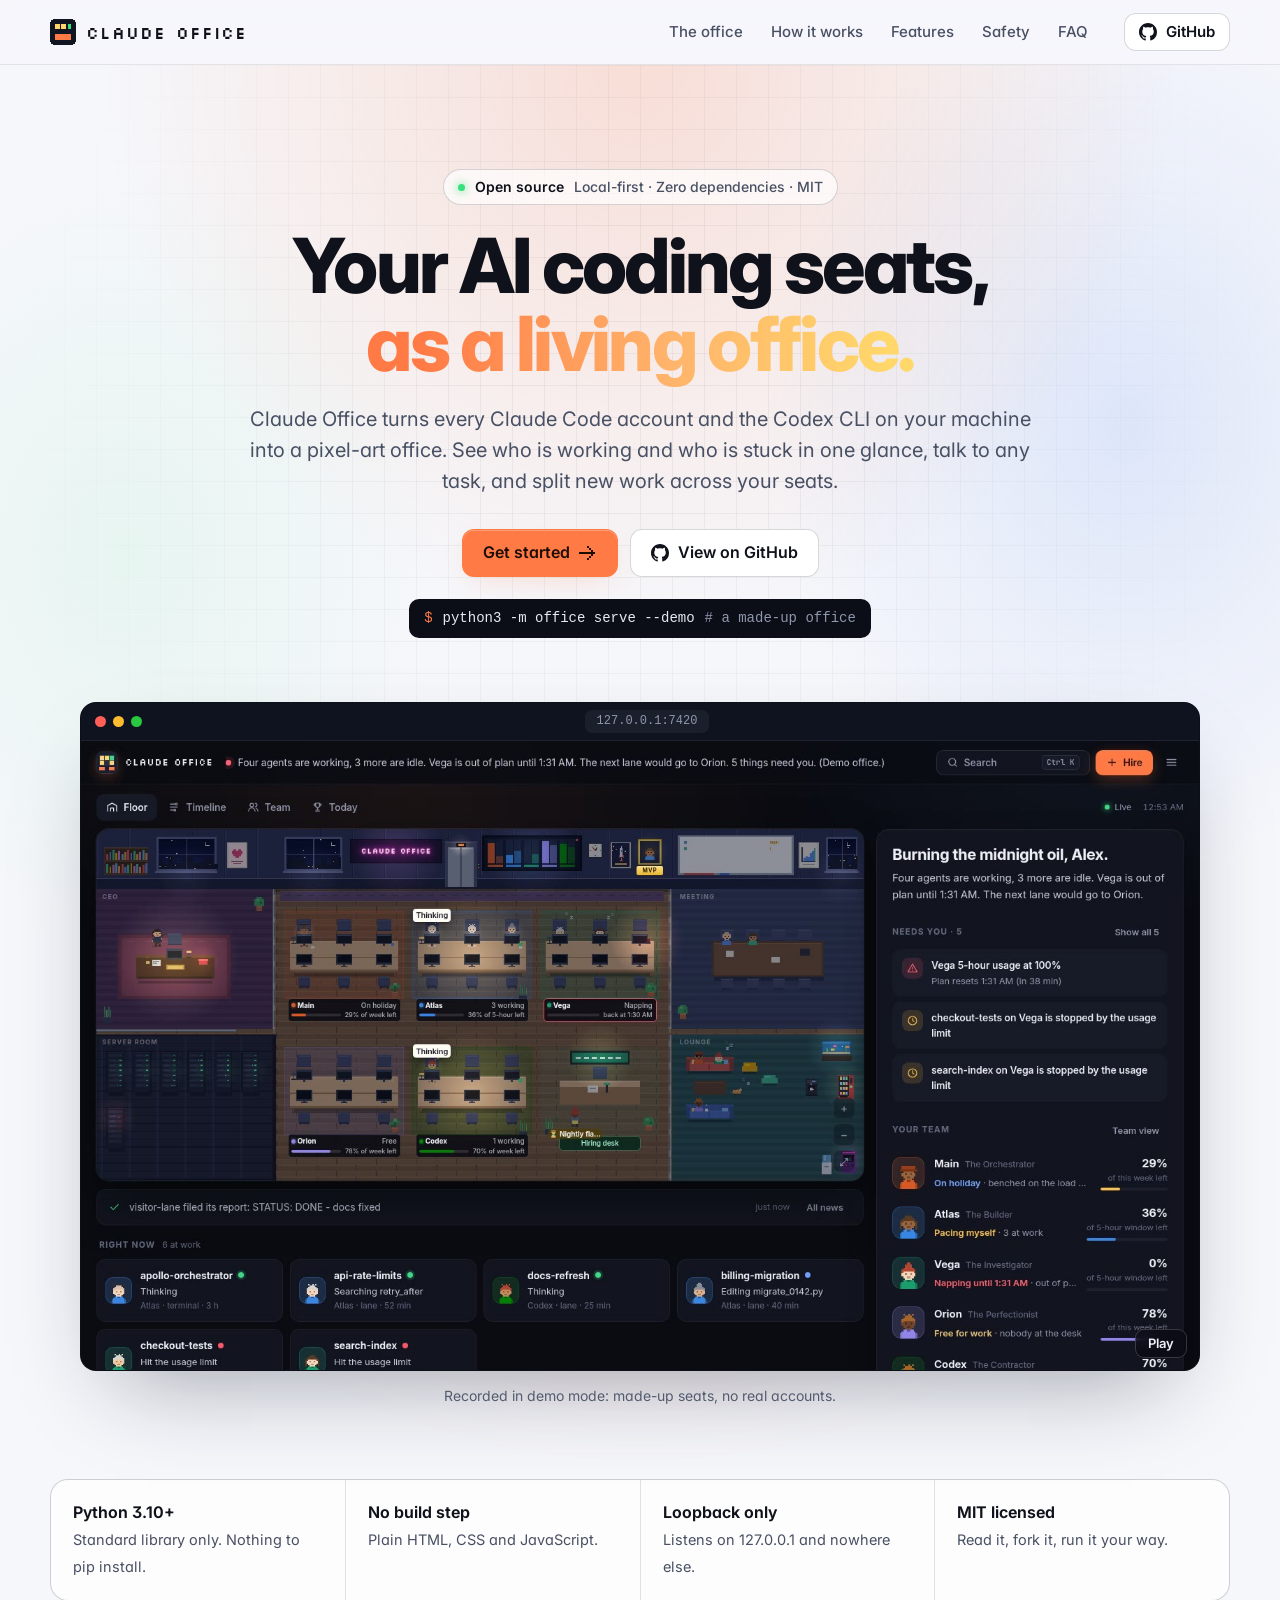
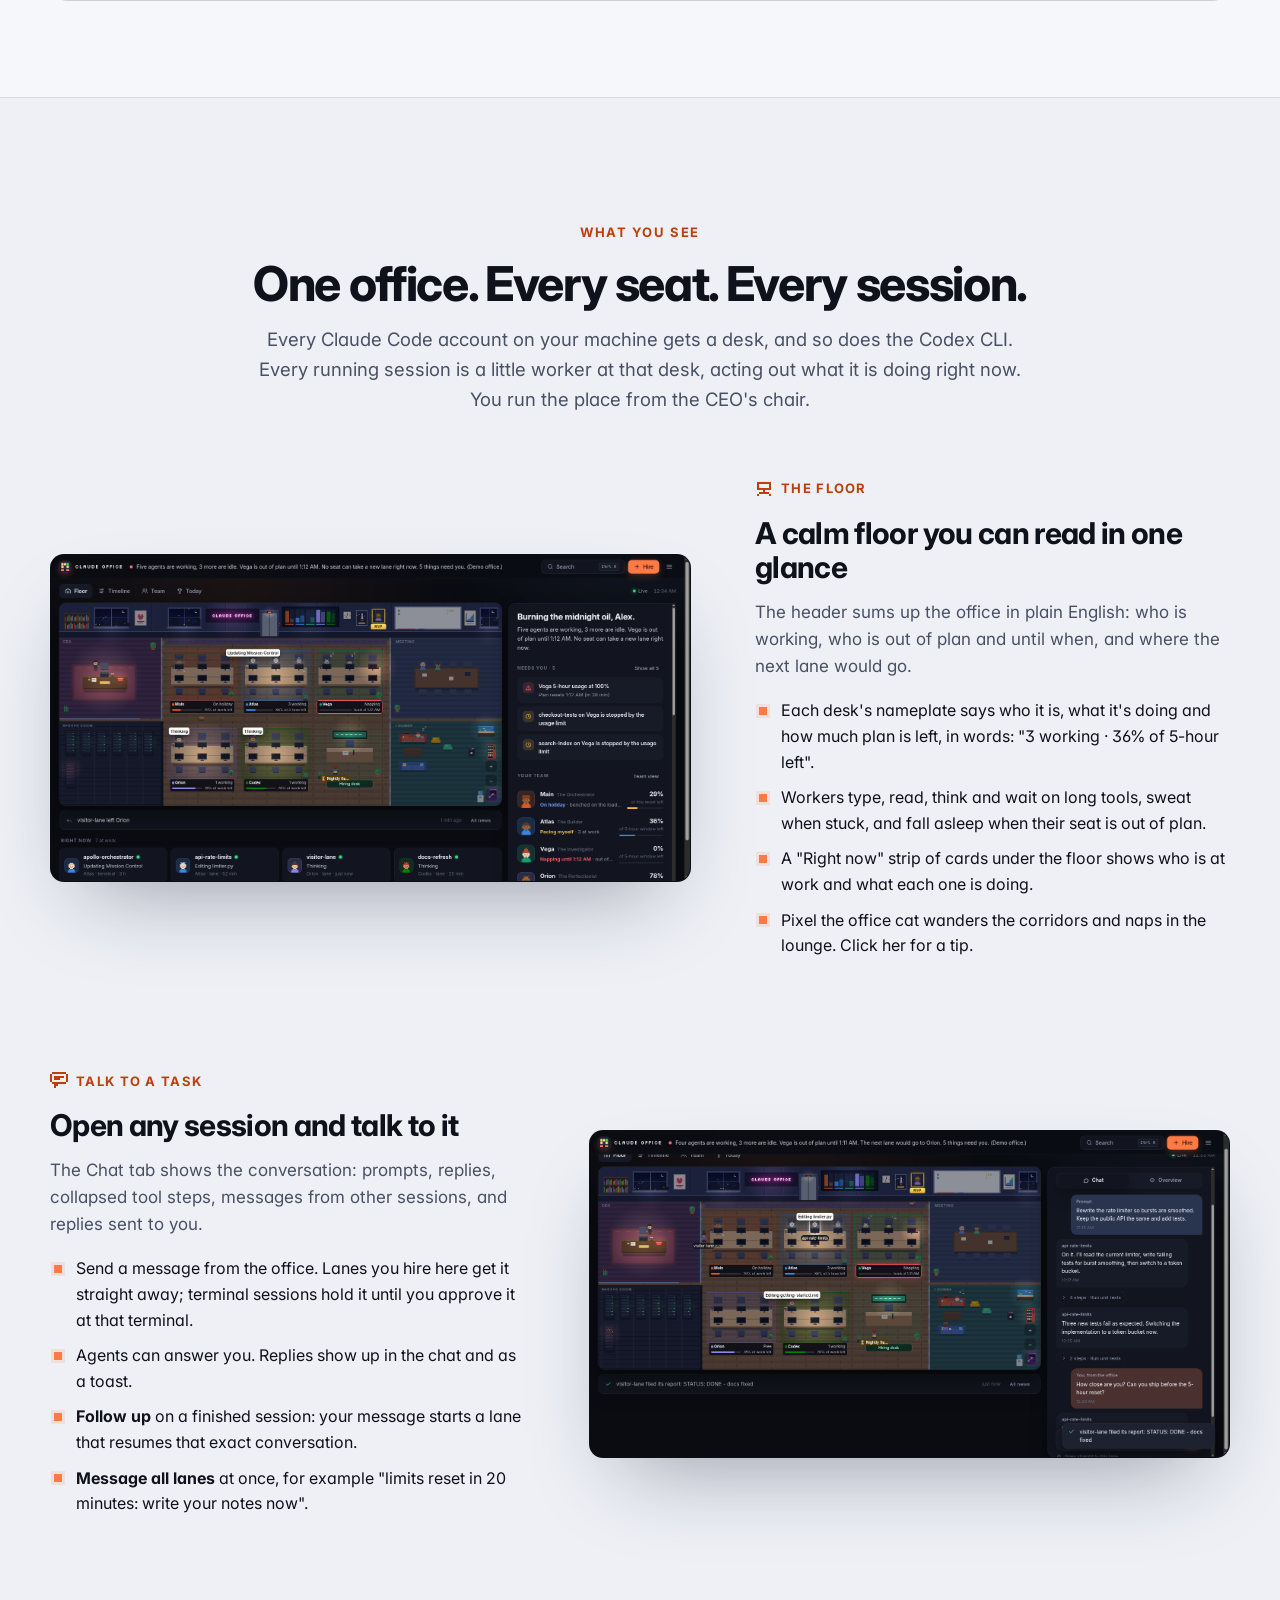
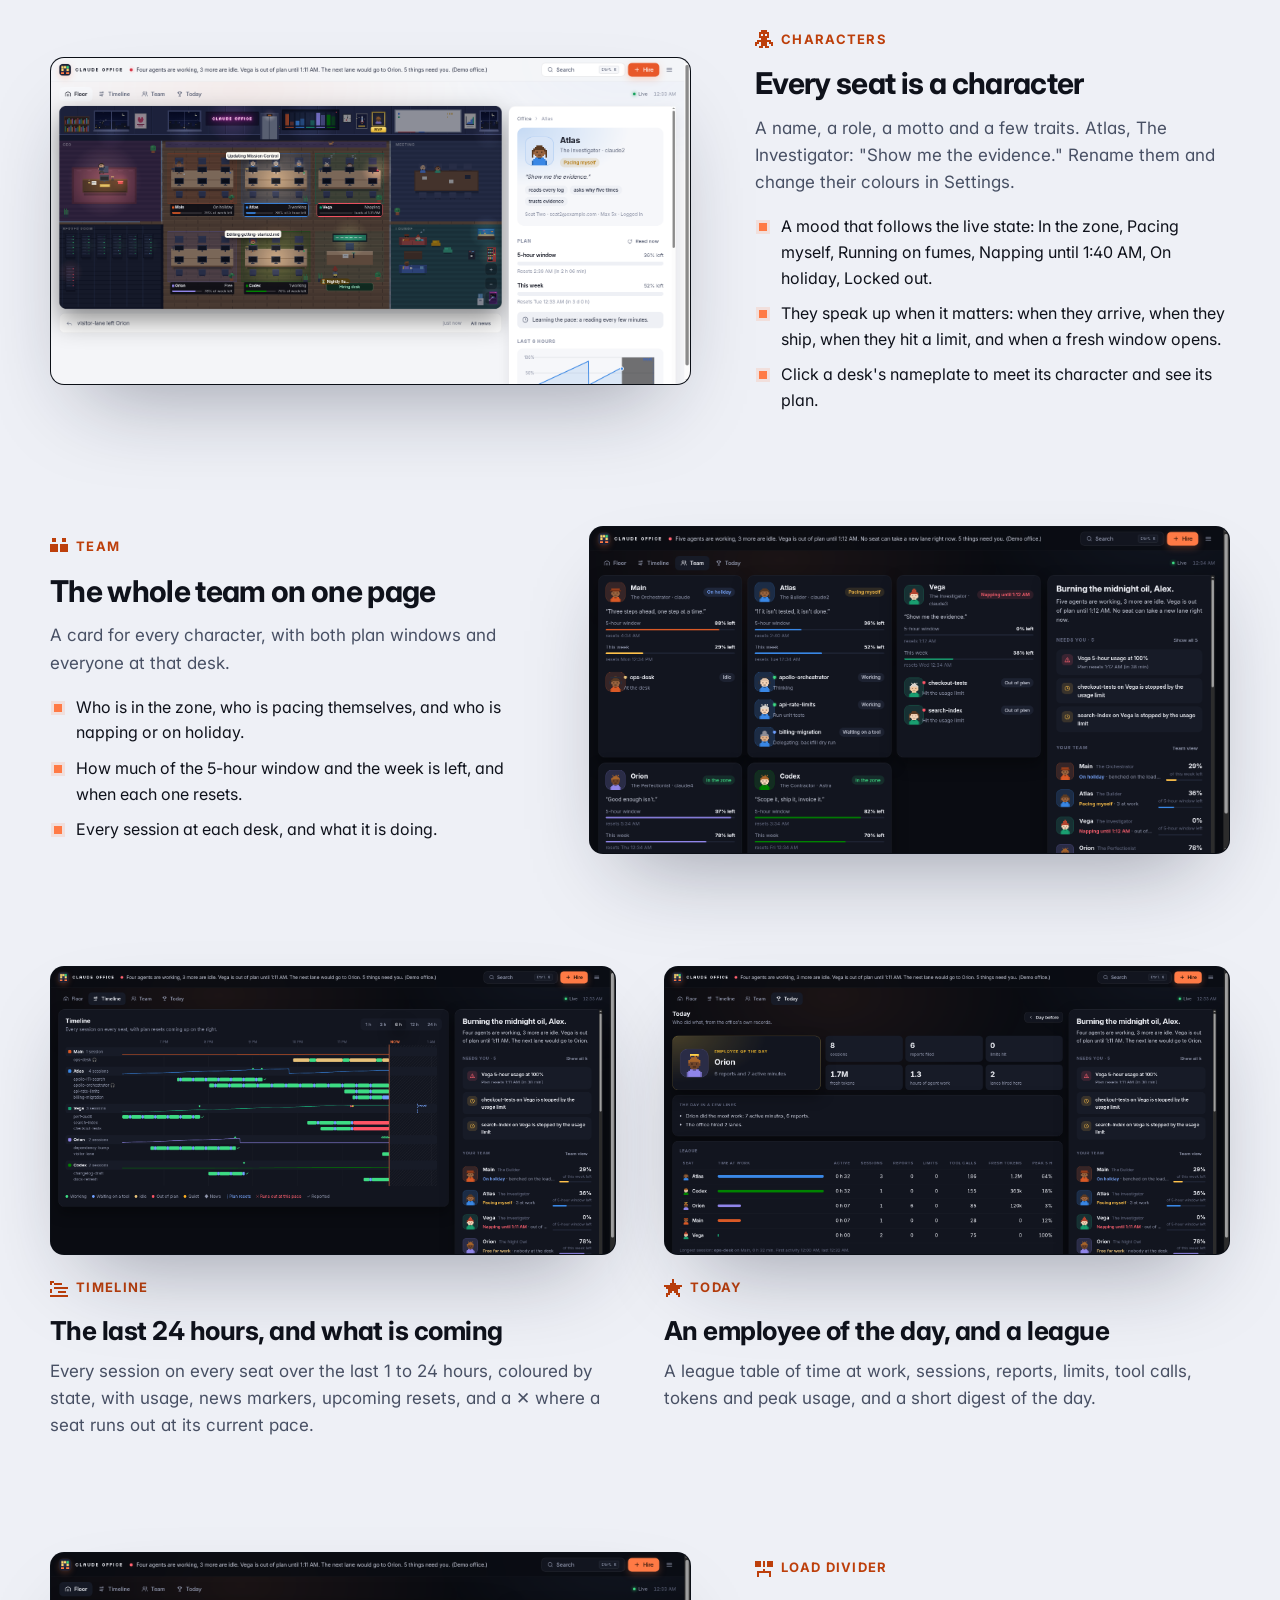
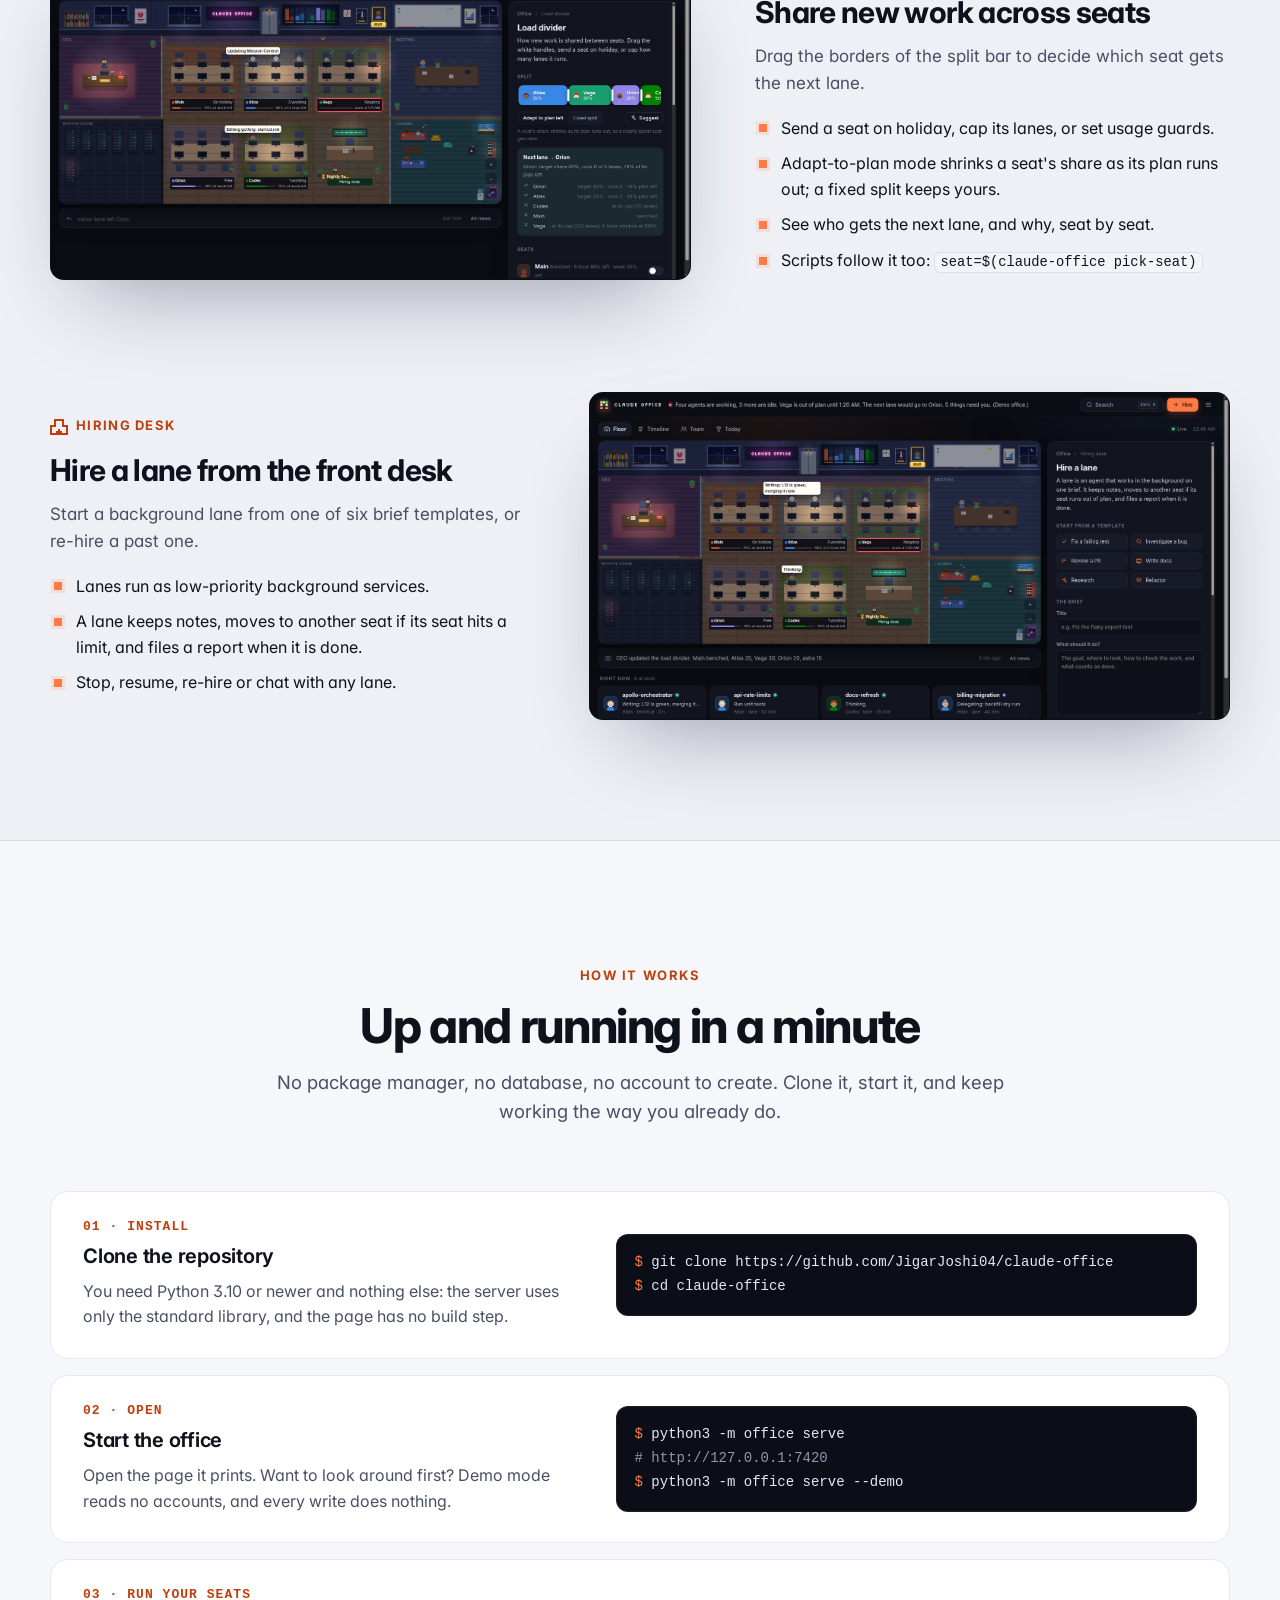
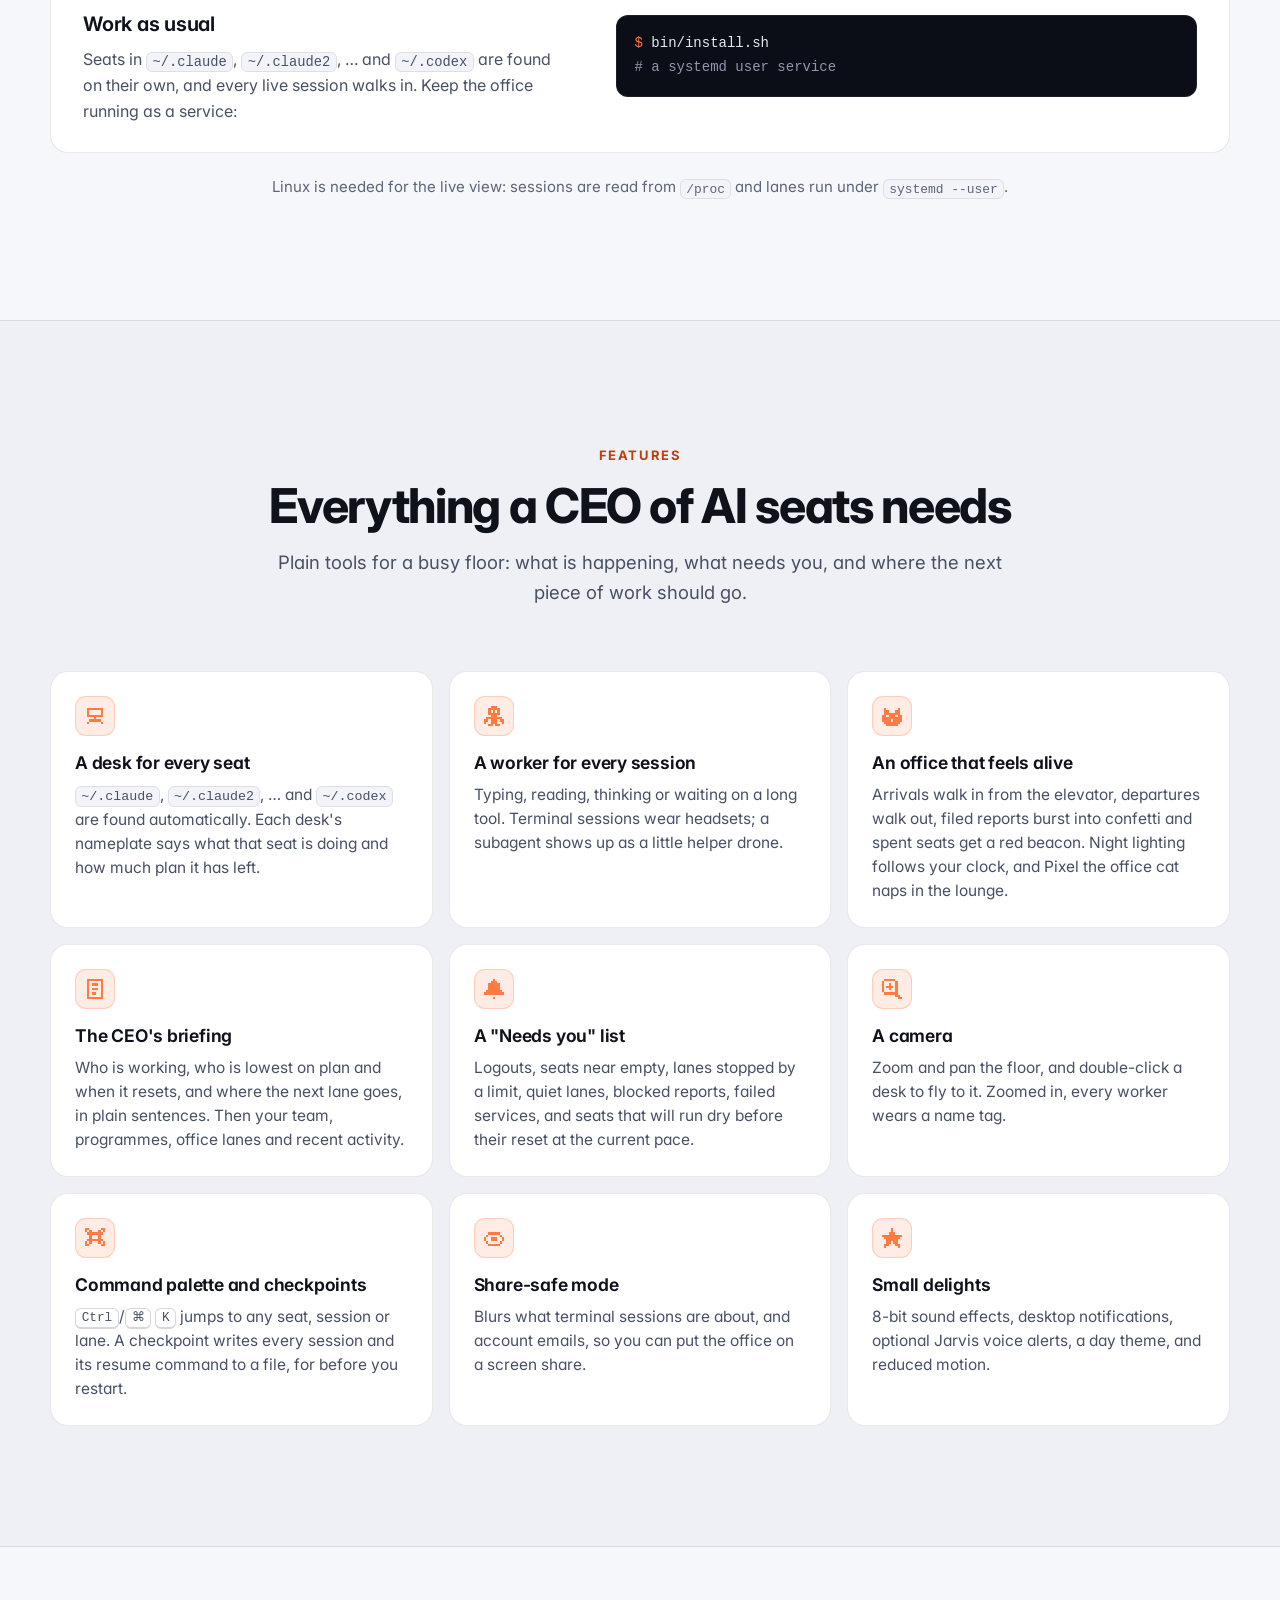
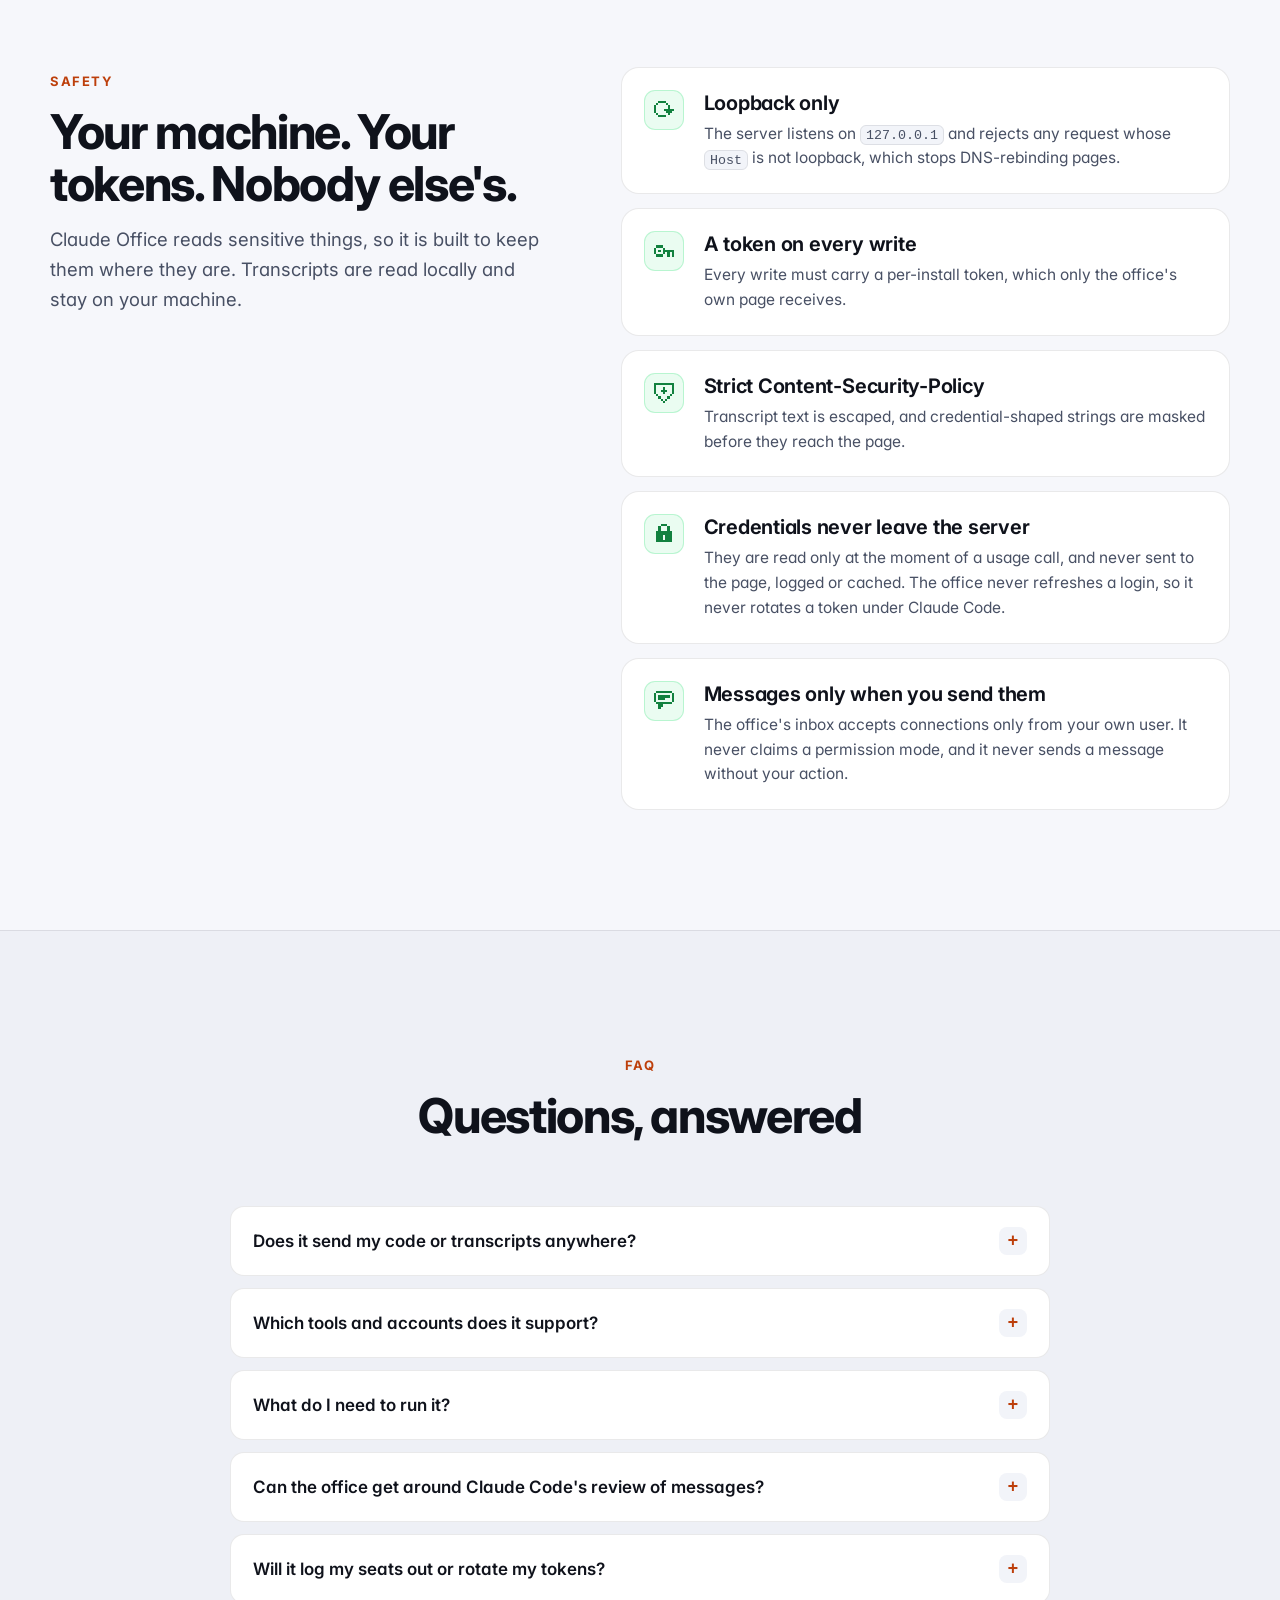
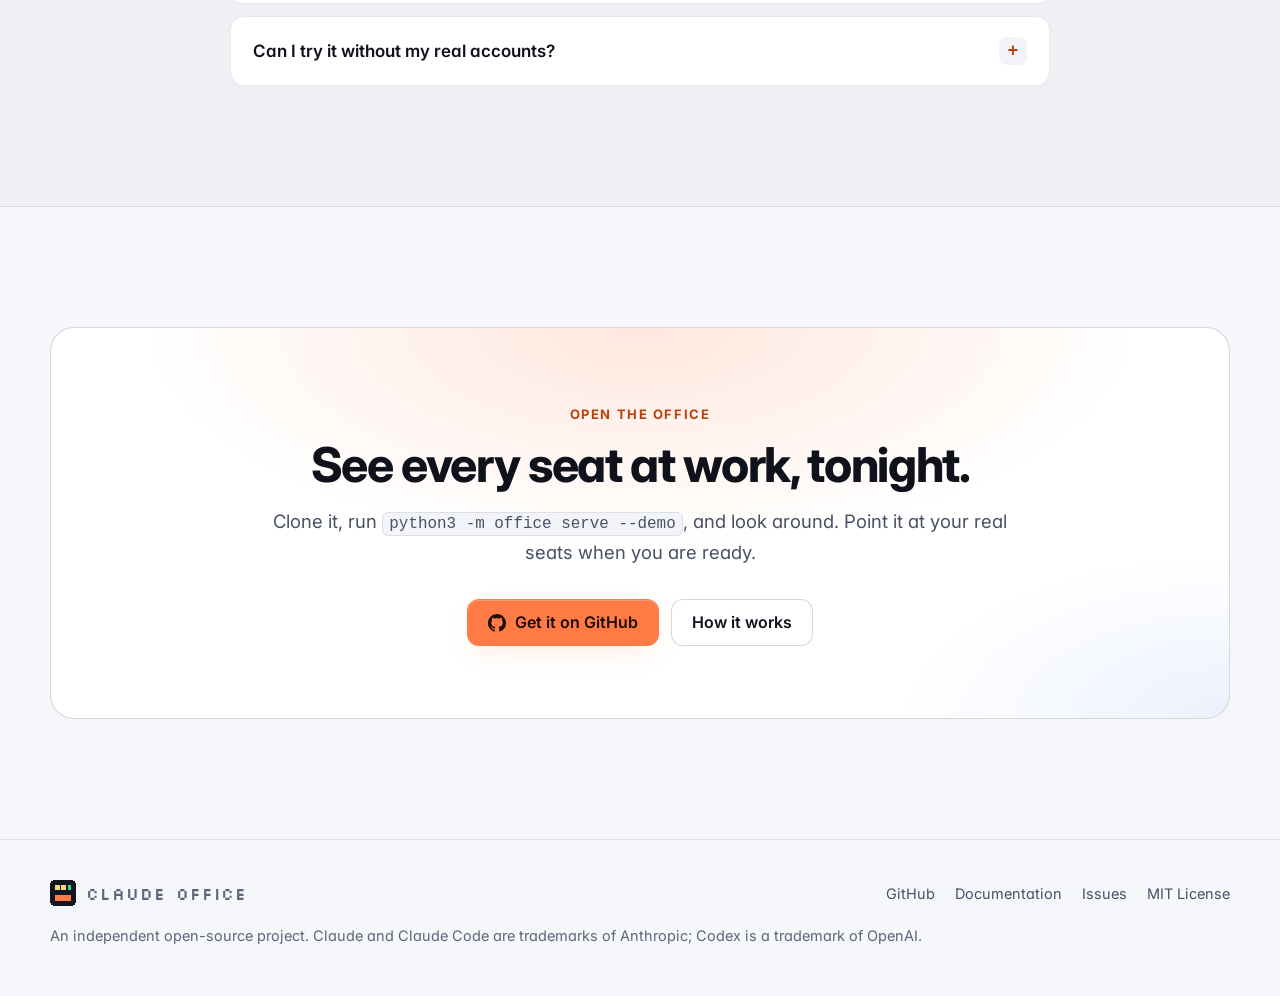
==== docs/index.html @ 2e2979a9 "docs: marketing kit - landing page, demo video and GIF, recorder Squashed from feature/marketing so " ====
<!doctype html>
<html lang="en">
<head>
<meta charset="utf-8">
<meta name="viewport" content="width=device-width, initial-scale=1">
<title>Claude Office: a pixel office for every AI coding seat</title>
<meta name="description" content="A local dashboard that shows every Claude Code account and the Codex CLI on your machine as a living pixel-art office. See who is working and who is stuck, talk to any task, and split new work across seats. Python standard library only, MIT licensed.">
<meta name="color-scheme" content="dark light">
<meta name="theme-color" content="#090b12" media="(prefers-color-scheme: dark)">
<meta name="theme-color" content="#f6f7fb" media="(prefers-color-scheme: light)">
<meta property="og:type" content="website">
<meta property="og:title" content="Claude Office: a pixel office for every AI coding seat">
<meta property="og:description" content="Every Claude Code account and the Codex CLI on your machine as a living pixel-art office: a character at every seat, a chat with every task. Local-first, zero dependencies, MIT.">
<meta property="og:image" content="https://jigarjoshi04.github.io/claude-office/demo-poster.jpg">
<meta name="twitter:card" content="summary_large_image">
<link rel="icon" href="data:image/svg+xml,%3Csvg xmlns='http://www.w3.org/2000/svg' viewBox='0 0 16 16'%3E%3Crect width='16' height='16' rx='3' fill='%23121522'/%3E%3Crect x='3' y='3' width='3' height='3' fill='%23ffd76a'/%3E%3Crect x='7' y='3' width='3' height='3' fill='%23ffd76a'/%3E%3Crect x='11' y='3' width='2' height='3' fill='%2338e07b'/%3E%3Crect x='3' y='9' width='10' height='4' fill='%23ff7a45'/%3E%3C/svg%3E">
<link rel="preconnect" href="https://fonts.googleapis.com">
<link rel="preconnect" href="https://fonts.gstatic.com" crossorigin>
<link rel="stylesheet" href="https://fonts.googleapis.com/css2?family=Inter:wght@400;500;600;700;800&family=Silkscreen&display=swap">
<style>
:root {
  --bg: #090b12;
  --bg-2: #0c0f18;
  --surface: #10141f;
  --surface-2: #151a27;
  --line: rgba(255, 255, 255, .08);
  --line-2: rgba(255, 255, 255, .15);
  --text: #eef1f8;
  --muted: #a6aec0;
  --faint: #838ca2;
  --accent: #ff7a45;
  --accent-ink: #1c0d05;
  --accent-text: #ff8f5f;
  --accent-soft: rgba(255, 122, 69, .12);
  --glow: rgba(255, 122, 69, .30);
  --blue: #5b8def;
  --green: #38e07b;
  --gold: #ffd76a;
  --code-bg: #0b0e16;
  --code-text: #e6e9f2;
  --code-dim: #8e97ad;
  --shadow: 0 40px 100px -30px rgba(0, 0, 0, .75);
  --radius: 18px;
  --gutter: clamp(16px, 4vw, 32px);
  --max: 1180px;
  --mono: ui-monospace, "SF Mono", SFMono-Regular, Menlo, Consolas, "Liberation Mono", monospace;
}
@media (prefers-color-scheme: light) {
  :root {
    --bg: #f6f7fb;
    --bg-2: #eef0f6;
    --surface: #ffffff;
    --surface-2: #f2f4f9;
    --line: rgba(15, 18, 27, .09);
    --line-2: rgba(15, 18, 27, .17);
    --text: #0f121b;
    --muted: #485064;
    --faint: #5d6579;
    --accent-text: #bd3f0b;
    --accent-soft: rgba(255, 122, 69, .14);
    --glow: rgba(255, 122, 69, .22);
    --shadow: 0 40px 90px -35px rgba(20, 26, 48, .40);
  }
}

*, *::before, *::after { box-sizing: border-box; }
html { -webkit-text-size-adjust: 100%; scroll-behavior: smooth; scroll-padding-top: 80px; }
@media (prefers-reduced-motion: reduce) { html { scroll-behavior: auto; } *, *::before, *::after { transition: none !important; animation: none !important; } }
body {
  margin: 0; background: var(--bg); color: var(--text);
  font: 400 17px/1.6 Inter, ui-sans-serif, system-ui, -apple-system, "Segoe UI", Roboto, sans-serif;
  font-feature-settings: "cv11", "ss01"; -webkit-font-smoothing: antialiased; text-rendering: optimizeLegibility;
  overflow-x: clip;
}
img, video, svg { display: block; max-width: 100%; }
a { color: inherit; }
code, pre, kbd { font-family: var(--mono); }
:focus-visible { outline: 2px solid var(--accent); outline-offset: 3px; border-radius: 6px; }
.wrap { width: 100%; max-width: calc(var(--max) + 2 * var(--gutter)); margin: 0 auto; padding: 0 var(--gutter); }
.sr-only { position: absolute; width: 1px; height: 1px; overflow: hidden; clip: rect(0 0 0 0); white-space: nowrap; }
.skip { position: absolute; left: 12px; top: -60px; z-index: 100; padding: 10px 14px; border-radius: 10px; background: var(--accent); color: var(--accent-ink); font-weight: 650; text-decoration: none; }
.skip:focus { top: 12px; }
.ico { width: 18px; height: 18px; fill: currentColor; shape-rendering: crispEdges; flex: none; }

/* ------------------------------------------------------------------ nav */
.nav { position: sticky; top: 0; z-index: 50; border-bottom: 1px solid var(--line);
  background: color-mix(in srgb, var(--bg) 78%, transparent); backdrop-filter: saturate(1.4) blur(14px); -webkit-backdrop-filter: saturate(1.4) blur(14px); }
.nav .wrap { display: flex; align-items: center; gap: 24px; height: 64px; }
.brand { display: inline-flex; align-items: center; gap: 10px; text-decoration: none; border-radius: 8px; }
.brand svg { width: 26px; height: 26px; shape-rendering: crispEdges; }
.wordmark { font-family: Silkscreen, var(--mono); font-size: 17px; letter-spacing: .06em; text-transform: uppercase; line-height: 1; white-space: nowrap; }
.nav-links { display: flex; gap: 4px; margin-left: auto; }
.nav-links a { padding: 8px 12px; border-radius: 10px; color: var(--muted); text-decoration: none; font-size: 15px; font-weight: 500; }
.nav-links a:hover { color: var(--text); background: var(--surface-2); }
.nav .btn { padding: 9px 14px; font-size: 15px; }
@media (max-width: 860px) { .nav-links { display: none; } .nav .gh { margin-left: auto; } }

/* ------------------------------------------------------------------ buttons */
.btn { display: inline-flex; align-items: center; justify-content: center; gap: 9px; padding: 13px 20px; border-radius: 12px;
  font-family: inherit; font-size: 16px; font-weight: 600; line-height: 1.2; text-decoration: none; border: 1px solid transparent; cursor: pointer;
  transition: transform .15s ease, box-shadow .2s ease, background-color .2s ease, border-color .2s ease; }
.btn:hover { transform: translateY(-1px); }
.btn-primary { background: var(--accent); color: var(--accent-ink); box-shadow: 0 10px 30px -10px var(--glow), inset 0 1px 0 rgba(255, 255, 255, .25); }
.btn-primary:hover { background: #ff8a5b; box-shadow: 0 14px 36px -10px var(--glow), inset 0 1px 0 rgba(255, 255, 255, .25); }
.btn-ghost { background: var(--surface); color: var(--text); border-color: var(--line-2); }
.btn-ghost:hover { border-color: color-mix(in srgb, var(--text) 35%, transparent); background: var(--surface-2); }
.btn svg { width: 18px; height: 18px; fill: currentColor; }

/* ------------------------------------------------------------------ hero */
.hero { position: relative; isolation: isolate; padding: clamp(48px, 9vw, 104px) 0 clamp(56px, 8vw, 96px); text-align: center; overflow: clip; }
.hero::before { content: ""; position: absolute; inset: 0; z-index: -2;
  background:
    radial-gradient(60% 50% at 50% 0%, rgba(255, 122, 69, .20), transparent 70%),
    radial-gradient(40% 40% at 88% 22%, rgba(91, 141, 239, .16), transparent 70%),
    radial-gradient(35% 35% at 10% 30%, rgba(56, 224, 123, .08), transparent 70%); }
.hero::after { content: ""; position: absolute; inset: 0; z-index: -1; opacity: .55;
  background-image: linear-gradient(var(--line) 1px, transparent 1px), linear-gradient(90deg, var(--line) 1px, transparent 1px);
  background-size: 32px 32px; -webkit-mask-image: radial-gradient(70% 55% at 50% 20%, #000 20%, transparent 75%); mask-image: radial-gradient(70% 55% at 50% 20%, #000 20%, transparent 75%); }
.pill { display: inline-flex; flex-wrap: wrap; justify-content: center; align-items: center; gap: 6px 10px; padding: 6px 14px; border-radius: 999px;
  border: 1px solid var(--line-2); background: color-mix(in srgb, var(--surface) 70%, transparent); color: var(--muted); font-size: 14px; font-weight: 500; }
.pill b { color: var(--text); font-weight: 600; }
.pill .dot { width: 7px; height: 7px; border-radius: 50%; background: var(--green); box-shadow: 0 0 10px var(--green); }
h1 { margin: 22px auto 0; max-width: 15ch; font-size: clamp(40px, 7.2vw, 76px); line-height: 1.02; letter-spacing: -.035em; font-weight: 800; text-wrap: balance; }
h1 .hl { background: linear-gradient(92deg, #ff7a45 10%, #ffb36b 55%, #ffd76a 95%); -webkit-background-clip: text; background-clip: text; color: transparent; }
.lead { margin: 22px auto 0; max-width: 62ch; color: var(--muted); font-size: clamp(17px, 2.1vw, 20px); line-height: 1.55; text-wrap: pretty; }
.cta { display: flex; flex-wrap: wrap; justify-content: center; gap: 12px; margin-top: 32px; }
.try { margin: 22px auto 0; display: inline-flex; align-items: center; gap: 10px; max-width: 100%; padding: 9px 14px; border-radius: 10px;
  background: var(--code-bg); border: 1px solid var(--line); color: var(--code-text); font: 500 14px/1.4 var(--mono); overflow-x: auto; white-space: nowrap; }
.try .p { color: var(--accent); user-select: none; }
.try .c { color: var(--code-dim); }
@media (max-width: 520px) { .try .c { display: none; } }

.demo { position: relative; margin: clamp(40px, 6vw, 64px) auto 0; max-width: 1120px; }
.demo::before { content: ""; position: absolute; inset: 8% 6% -4%; z-index: -1; background: radial-gradient(closest-side, var(--glow), transparent); filter: blur(30px); }
.window { position: relative; border-radius: 16px; border: 1px solid var(--line-2); background: #0b0e16; box-shadow: var(--shadow); overflow: hidden; }
.window-bar { display: flex; align-items: center; gap: 7px; height: 38px; padding: 0 14px; background: #0f1320; border-bottom: 1px solid rgba(255, 255, 255, .07); }
.window-bar i { width: 11px; height: 11px; border-radius: 50%; background: #2a3042; }
.window-bar i:nth-child(1) { background: #ff5f57; } .window-bar i:nth-child(2) { background: #febc2e; } .window-bar i:nth-child(3) { background: #28c840; }
.window-bar span { margin: 0 auto; padding: 3px 12px; border-radius: 7px; background: rgba(255, 255, 255, .05); color: #8e97ad; font: 500 12px/1.4 var(--mono); transform: translateX(-20px); }
.window video, .window img { width: 100%; height: auto; aspect-ratio: 16 / 9; object-fit: cover; background: #0b0e16; }
.demo-toggle { position: absolute; right: 12px; bottom: 12px; display: inline-flex; align-items: center; gap: 7px; padding: 7px 12px; border-radius: 9px;
  border: 1px solid rgba(255, 255, 255, .18); background: rgba(9, 11, 18, .72); color: #eef1f8; font-family: inherit; font-size: 13px; font-weight: 600; line-height: 1; cursor: pointer; backdrop-filter: blur(6px); }
.demo-toggle:hover { background: rgba(9, 11, 18, .9); }
.demo-toggle[hidden] { display: none; }
.caption { margin-top: 14px; color: var(--faint); font-size: 14px; }

.facts { display: grid; grid-template-columns: repeat(4, minmax(0, 1fr)); gap: 1px; margin-top: clamp(48px, 7vw, 72px); border: 1px solid var(--line); border-radius: var(--radius); overflow: hidden; background: var(--line); text-align: left; }
.facts div { padding: 20px 22px; background: color-mix(in srgb, var(--surface) 92%, transparent); }
.facts b { display: block; font-size: 16px; font-weight: 650; }
.facts span { color: var(--muted); font-size: 14.5px; }
@media (max-width: 900px) { .facts { grid-template-columns: repeat(2, minmax(0, 1fr)); } }
@media (max-width: 480px) { .facts { grid-template-columns: 1fr; } }

/* ------------------------------------------------------------------ sections */
section { padding: clamp(64px, 10vw, 120px) 0; }
.alt { background: var(--bg-2); border-block: 1px solid var(--line); }
.eyebrow { display: inline-flex; align-items: center; gap: 8px; color: var(--accent-text); font-size: 13px; font-weight: 700; letter-spacing: .12em; text-transform: uppercase; }
h2 { margin: 12px 0 0; font-size: clamp(30px, 4.6vw, 48px); line-height: 1.08; letter-spacing: -.028em; font-weight: 750; text-wrap: balance; }
.sub { margin: 16px 0 0; max-width: 64ch; color: var(--muted); font-size: clamp(16.5px, 1.8vw, 18.5px); text-wrap: pretty; }
.head { margin-bottom: clamp(36px, 6vw, 64px); }
.head.center { text-align: center; } .head.center .sub { margin-inline: auto; }
h3 { margin: 0; font-size: 20px; line-height: 1.3; letter-spacing: -.012em; font-weight: 650; }
p { margin: 0; }
code { padding: .12em .4em; border-radius: 6px; background: var(--surface-2); border: 1px solid var(--line); font-size: .86em; overflow-wrap: anywhere; -webkit-box-decoration-break: clone; box-decoration-break: clone; }
kbd { padding: .1em .45em; border-radius: 6px; border: 1px solid var(--line-2); border-bottom-width: 2px; background: var(--surface); font-size: .82em; }

/* What you see */
.shows { display: grid; gap: clamp(56px, 9vw, 112px); }
.show { display: grid; grid-template-columns: minmax(0, 1.35fr) minmax(0, 1fr); gap: clamp(28px, 5vw, 64px); align-items: center; }
.show:nth-child(even) { grid-template-columns: minmax(0, 1fr) minmax(0, 1.35fr); }
.show:nth-child(even) .shot { order: 2; }
.shot { position: relative; margin: 0; border-radius: 14px; border: 1px solid var(--line-2); overflow: hidden; background: #0b0e16; box-shadow: var(--shadow); }
.shot img { width: 100%; height: auto; }
.show .tag, .duo .tag { display: inline-flex; align-items: center; gap: 8px; color: var(--accent-text); font-size: 13px; font-weight: 700; letter-spacing: .1em; text-transform: uppercase; }
.show h3 { margin-top: 10px; font-size: clamp(24px, 3vw, 30px); line-height: 1.15; letter-spacing: -.022em; font-weight: 720; }
.show p { margin-top: 14px; color: var(--muted); }
.ticks { margin: 18px 0 0; padding: 0; list-style: none; display: grid; gap: 10px; }
.ticks li { position: relative; padding-left: 26px; color: var(--text); font-size: 16px; }
.ticks li::before { content: ""; position: absolute; left: 4px; top: .55em; width: 8px; height: 8px; background: var(--accent); box-shadow: 0 0 0 3px var(--accent-soft); }
@media (max-width: 900px) { .show, .show:nth-child(even) { grid-template-columns: 1fr; } .show:nth-child(even) .shot { order: 0; } }
.duo { display: grid; grid-template-columns: repeat(2, minmax(0, 1fr)); gap: clamp(28px, 4vw, 48px); margin: clamp(56px, 9vw, 112px) 0; }
.duo article { display: flex; flex-direction: column; gap: 22px; min-width: 0; }
.duo h3 { margin-top: 10px; font-size: clamp(22px, 2.5vw, 26px); line-height: 1.2; letter-spacing: -.02em; font-weight: 720; }
.duo p { margin-top: 12px; color: var(--muted); }
@media (max-width: 900px) { .duo { grid-template-columns: 1fr; } }

/* How it works */
.steps { display: grid; gap: 16px; margin: 0; padding: 0; list-style: none; }
.step { display: grid; grid-template-columns: minmax(0, 1fr) minmax(0, 1.2fr); gap: 18px 48px; align-items: center; padding: 28px 32px; border-radius: var(--radius); background: var(--surface); border: 1px solid var(--line); }
.step .txt { display: flex; flex-direction: column; gap: 10px; min-width: 0; }
.step .n { font: 700 13px/1 var(--mono); color: var(--accent-text); letter-spacing: .08em; }
.step p { color: var(--muted); font-size: 16px; }
pre { margin: 0; padding: 16px 18px; border-radius: 12px; background: var(--code-bg); border: 1px solid rgba(255, 255, 255, .07); color: var(--code-text);
  font-size: 14px; line-height: 1.7; overflow-x: auto; max-width: 100%; }
pre code { padding: 0; border: 0; background: none; font-size: inherit; overflow-wrap: normal; }
pre .p { color: var(--accent); user-select: none; }
pre .c { color: var(--code-dim); }
.note { margin-top: 22px; color: var(--faint); font-size: 15px; text-align: center; }
@media (max-width: 900px) { .step { grid-template-columns: 1fr; padding: 22px; } pre { font-size: 13px; } }

/* Features */
.grid { display: grid; grid-template-columns: repeat(3, minmax(0, 1fr)); gap: 16px; }
@media (max-width: 980px) { .grid { grid-template-columns: repeat(2, minmax(0, 1fr)); } }
@media (max-width: 620px) { .grid { grid-template-columns: 1fr; } }
.card { padding: 24px; border-radius: var(--radius); background: var(--surface); border: 1px solid var(--line); transition: border-color .2s ease, transform .2s ease; }
.card:hover { border-color: var(--line-2); transform: translateY(-2px); }
.badge { display: grid; place-items: center; width: 40px; height: 40px; margin-bottom: 16px; border-radius: 11px; background: var(--accent-soft); color: var(--accent); border: 1px solid color-mix(in srgb, var(--accent) 28%, transparent); }
.badge .ico { width: 20px; height: 20px; }
.card h3 { font-size: 17.5px; }
.card p { margin-top: 8px; color: var(--muted); font-size: 15.5px; line-height: 1.55; }

/* Safety */
.safe { display: grid; grid-template-columns: minmax(0, .9fr) minmax(0, 1.1fr); gap: clamp(32px, 6vw, 72px); align-items: start; }
.safe .head { margin: 0; position: sticky; top: 96px; }
.safe-list { display: grid; gap: 14px; }
.safe-item { display: grid; grid-template-columns: 44px minmax(0, 1fr); gap: 16px; padding: 22px; border-radius: var(--radius); background: var(--surface); border: 1px solid var(--line); }
.safe-item .badge { margin: 0; color: var(--green); background: rgba(56, 224, 123, .10); border-color: rgba(56, 224, 123, .28); }
@media (prefers-color-scheme: light) { .safe-item .badge { color: #12813f; } }
.safe-item p { margin-top: 6px; color: var(--muted); font-size: 15.5px; }
@media (max-width: 900px) { .safe { grid-template-columns: 1fr; } .safe .head { position: static; } }

/* FAQ */
.faq { max-width: 820px; margin: 0 auto; display: grid; gap: 12px; }
.faq details { border-radius: 14px; background: var(--surface); border: 1px solid var(--line); }
.faq details[open] { border-color: var(--line-2); }
.faq summary { display: flex; align-items: center; justify-content: space-between; gap: 16px; padding: 20px 22px; cursor: pointer; list-style: none; font-weight: 600; font-size: 17px; border-radius: 14px; }
.faq summary::-webkit-details-marker { display: none; }
.faq summary::after { content: "+"; flex: none; display: grid; place-items: center; width: 28px; height: 28px; border-radius: 8px; background: var(--surface-2); color: var(--accent-text); font: 600 18px/1 var(--mono); transition: transform .2s ease; }
.faq details[open] summary::after { content: "−"; }
.faq .a { padding: 0 22px 20px; color: var(--muted); font-size: 16px; }
.faq .a p + p { margin-top: 10px; }

/* Closing call to action */
.final { text-align: center; }
.final-box { position: relative; isolation: isolate; overflow: hidden; padding: clamp(40px, 7vw, 72px) var(--gutter); border-radius: 24px; border: 1px solid var(--line-2); background: var(--surface); }
.final-box::before { content: ""; position: absolute; inset: 0; z-index: -1; background: radial-gradient(60% 80% at 50% 0%, rgba(255, 122, 69, .18), transparent 70%), radial-gradient(40% 60% at 100% 100%, rgba(91, 141, 239, .12), transparent 70%); }
.final .sub { margin-inline: auto; }

/* Footer */
footer { padding: 40px 0 48px; border-top: 1px solid var(--line); color: var(--faint); font-size: 14.5px; }
footer .wrap { display: grid; gap: 18px; }
.foot-top { display: flex; flex-wrap: wrap; align-items: center; justify-content: space-between; gap: 16px; }
.foot-links { display: flex; flex-wrap: wrap; gap: 6px 20px; }
.foot-links a { color: var(--muted); text-decoration: none; }
.foot-links a:hover { color: var(--text); text-decoration: underline; text-underline-offset: 3px; }
</style>
</head>
<body>
<a class="skip" href="#main">Skip to content</a>

<svg width="0" height="0" style="position:absolute" aria-hidden="true" focusable="false">
  <symbol id="logo" viewBox="0 0 16 16"><rect width="16" height="16" rx="3" fill="#121522"/><rect x="3" y="3" width="3" height="3" fill="#ffd76a"/><rect x="7" y="3" width="3" height="3" fill="#ffd76a"/><rect x="11" y="3" width="2" height="3" fill="#38e07b"/><rect x="3" y="9" width="10" height="4" fill="#ff7a45"/></symbol>
  <symbol id="i-github" viewBox="0 0 16 16"><path d="M8 0C3.58 0 0 3.58 0 8c0 3.54 2.29 6.53 5.47 7.59.4.07.55-.17.55-.38 0-.19-.01-.82-.01-1.49-2.01.37-2.53-.49-2.69-.94-.09-.23-.48-.94-.82-1.13-.28-.15-.68-.52-.01-.53.63-.01 1.08.58 1.23.82.72 1.21 1.87.87 2.33.66.07-.52.28-.87.51-1.07-1.78-.2-3.64-.89-3.64-3.95 0-.87.31-1.59.82-2.15-.08-.2-.36-1.02.08-2.12 0 0 .67-.21 2.2.82.64-.18 1.32-.27 2-.27.68 0 1.36.09 2 .27 1.53-1.04 2.2-.82 2.2-.82.44 1.1.16 1.92.08 2.12.51.56.82 1.27.82 2.15 0 3.07-1.87 3.75-3.65 3.95.29.25.54.73.54 1.48 0 1.07-.01 1.93-.01 2.2 0 .21.15.46.55.38A8.013 8.013 0 0016 8c0-4.42-3.58-8-8-8z"/></symbol>
  <symbol id="i-arrow" viewBox="0 0 9 9"><path d="M4 1h1v1h-1zM5 2h1v1h-1zM0 4h8v1h-8zM6 3h1v1h-1zM6 5h1v1h-1zM5 6h1v1h-1zM4 7h1v1h-1z"/></symbol>
  <symbol id="i-pod" viewBox="0 0 9 9"><path d="M1 1h7v1h-7zM1 2h1v1h-1zM7 2h1v1h-1zM1 3h1v1h-1zM7 3h1v1h-1zM1 4h7v1h-7zM4 5h1v1h-1zM2 6h5v1h-5zM1 7h1v1h-1zM7 7h1v1h-1z"/></symbol>
  <symbol id="i-worker" viewBox="0 0 9 9"><path d="M3 0h3v1h-3zM2 1h5v1h-5zM2 2h1v1h-1zM4 2h1v1h-1zM6 2h1v1h-1zM2 3h5v1h-5zM3 4h3v1h-3zM1 5h7v1h-7zM0 6h2v1h-2zM3 6h3v1h-3zM7 6h2v1h-2zM0 7h1v1h-1zM3 7h3v1h-3zM8 7h1v1h-1zM2 8h2v1h-2zM5 8h2v1h-2z"/></symbol>
  <symbol id="i-bell" viewBox="0 0 9 9"><path d="M4 0h1v1h-1zM3 1h3v1h-3zM2 2h5v1h-5zM2 3h5v1h-5zM2 4h5v1h-5zM1 5h7v1h-7zM0 6h9v1h-9zM4 8h1v1h-1z"/></symbol>
  <symbol id="i-timeline" viewBox="0 0 9 9"><path d="M0 1h2v1h-2zM0 2h1v1h-1zM2 2h4v1h-4zM2 4h7v1h-7zM0 5h1v1h-1zM0 6h1v1h-1zM4 6h4v1h-4zM0 8h9v1h-9z"/></symbol>
  <symbol id="i-star" viewBox="0 0 9 9"><path d="M4 0h1v1h-1zM4 1h1v1h-1zM3 2h3v1h-3zM0 3h9v1h-9zM1 4h7v1h-7zM2 5h5v1h-5zM2 6h2v1h-2zM5 6h2v1h-2zM1 7h2v1h-2zM6 7h2v1h-2zM1 8h1v1h-1zM7 8h1v1h-1z"/></symbol>
  <symbol id="i-split" viewBox="0 0 9 9"><path d="M0 1h3v1h-3zM4 1h1v1h-1zM6 1h3v1h-3zM0 2h3v1h-3zM4 2h1v1h-1zM6 2h3v1h-3zM0 3h3v1h-3zM4 3h1v1h-1zM6 3h3v1h-3zM4 5h1v1h-1zM1 6h7v1h-7zM1 7h1v1h-1zM7 7h1v1h-1zM1 8h1v1h-1zM7 8h1v1h-1z"/></symbol>
  <symbol id="i-hire" viewBox="0 0 9 9"><path d="M2 1h5v1h-5zM2 2h1v1h-1zM6 2h1v1h-1zM2 3h1v1h-1zM6 3h1v1h-1zM0 4h3v1h-3zM6 4h3v1h-3zM0 5h1v1h-1zM8 5h1v1h-1zM0 6h1v1h-1zM4 6h1v1h-1zM8 6h1v1h-1zM0 7h1v1h-1zM3 7h3v1h-3zM8 7h1v1h-1zM0 8h9v1h-9z"/></symbol>
  <symbol id="i-zoom" viewBox="0 0 9 9"><path d="M1 0h5v1h-5zM0 1h1v1h-1zM6 1h1v1h-1zM0 2h1v1h-1zM3 2h1v1h-1zM6 2h1v1h-1zM0 3h1v1h-1zM2 3h3v1h-3zM6 3h1v1h-1zM0 4h1v1h-1zM3 4h1v1h-1zM6 4h1v1h-1zM0 5h1v1h-1zM6 5h1v1h-1zM1 6h6v1h-6zM6 7h2v1h-2zM7 8h2v1h-2z"/></symbol>
  <symbol id="i-cmd" viewBox="0 0 9 9"><path d="M0 0h2v1h-2zM7 0h2v1h-2zM0 1h1v1h-1zM2 1h1v1h-1zM6 1h1v1h-1zM8 1h1v1h-1zM1 2h7v1h-7zM2 3h1v1h-1zM6 3h1v1h-1zM2 4h1v1h-1zM6 4h1v1h-1zM1 5h7v1h-7zM0 6h1v1h-1zM2 6h1v1h-1zM6 6h1v1h-1zM8 6h1v1h-1zM0 7h2v1h-2zM7 7h2v1h-2z"/></symbol>
  <symbol id="i-eye" viewBox="0 -1 9 9"><path d="M2 1h5v1h-5zM1 2h1v1h-1zM7 2h1v1h-1zM0 3h1v1h-1zM3 3h3v1h-3zM8 3h1v1h-1zM0 4h1v1h-1zM3 4h3v1h-3zM8 4h1v1h-1zM1 5h1v1h-1zM7 5h1v1h-1zM2 6h5v1h-5z"/></symbol>
  <symbol id="i-loop" viewBox="0 0 10 9"><path d="M2 0h4v1h-4zM1 1h1v1h-1zM6 1h1v1h-1zM0 2h1v1h-1zM7 2h1v1h-1zM0 3h1v1h-1zM7 3h1v1h-1zM0 4h1v1h-1zM5 4h5v1h-5zM0 5h1v1h-1zM6 5h3v1h-3zM1 6h1v1h-1zM7 6h1v1h-1zM2 7h4v1h-4z"/></symbol>
  <symbol id="i-key" viewBox="0 -2 9 9"><path d="M1 0h3v1h-3zM0 1h1v1h-1zM4 1h1v1h-1zM0 2h1v1h-1zM2 2h1v1h-1zM4 2h5v1h-5zM0 3h1v1h-1zM4 3h1v1h-1zM6 3h1v1h-1zM8 3h1v1h-1zM1 4h3v1h-3zM6 4h1v1h-1zM8 4h1v1h-1z"/></symbol>
  <symbol id="i-shield" viewBox="0 0 9 9"><path d="M0 0h9v1h-9zM0 1h1v1h-1zM8 1h1v1h-1zM0 2h1v1h-1zM4 2h1v1h-1zM8 2h1v1h-1zM0 3h1v1h-1zM3 3h3v1h-3zM8 3h1v1h-1zM0 4h1v1h-1zM4 4h1v1h-1zM8 4h1v1h-1zM1 5h1v1h-1zM7 5h1v1h-1zM2 6h1v1h-1zM6 6h1v1h-1zM3 7h1v1h-1zM5 7h1v1h-1zM4 8h1v1h-1z"/></symbol>
  <symbol id="i-chat" viewBox="0 0 9 9"><path d="M1 0h7v1h-7zM0 1h1v4h-1zM8 1h1v4h-1zM2 2h5v1h-5zM2 3h3v1h-3zM1 5h7v1h-7zM2 6h2v1h-2zM2 7h1v1h-1z"/></symbol>
  <symbol id="i-cat" viewBox="0 -1 9 9"><path d="M1 0h1v1h-1zM7 0h1v1h-1zM1 1h2v1h-2zM6 1h2v1h-2zM1 2h7v1h-7zM0 3h2v1h-2zM3 3h3v1h-3zM7 3h2v1h-2zM0 4h9v1h-9zM0 5h4v1h-4zM5 5h4v1h-4zM1 6h7v1h-7zM2 7h5v1h-5z"/></symbol>
  <symbol id="i-team" viewBox="0 0 9 9"><path d="M1 0h2v2h-2zM6 0h2v2h-2zM0 3h4v1h-4zM5 3h4v1h-4zM0 4h4v3h-4zM5 4h4v3h-4z"/></symbol>
  <symbol id="i-brief" viewBox="0 0 9 9"><path d="M1 0h7v1h-7zM1 1h1v7h-1zM7 1h1v7h-1zM3 2h3v1h-3zM3 4h3v1h-3zM3 6h2v1h-2zM1 8h7v1h-7z"/></symbol>
  <symbol id="i-lock" viewBox="0 0 9 9"><path d="M3 0h3v1h-3zM2 1h1v1h-1zM6 1h1v1h-1zM2 2h1v1h-1zM6 2h1v1h-1zM1 3h7v1h-7zM1 4h7v1h-7zM1 5h3v1h-3zM5 5h3v1h-3zM1 6h3v1h-3zM5 6h3v1h-3zM1 7h7v1h-7z"/></symbol>
</svg>

<header class="nav">
  <div class="wrap">
    <a class="brand" href="#top" aria-label="Claude Office, back to top">
      <svg aria-hidden="true"><use href="#logo"/></svg>
      <span class="wordmark">Claude Office</span>
    </a>
    <nav class="nav-links" aria-label="Sections">
      <a href="#see">The office</a>
      <a href="#get-started">How it works</a>
      <a href="#features">Features</a>
      <a href="#safety">Safety</a>
      <a href="#faq">FAQ</a>
    </nav>
    <a class="btn btn-ghost gh" href="https://github.com/JigarJoshi04/claude-office"><svg aria-hidden="true"><use href="#i-github"/></svg>GitHub</a>
  </div>
</header>

<main id="main">
  <div class="hero" id="top">
    <div class="wrap">
      <p class="pill"><span class="dot" aria-hidden="true"></span><b>Open source</b> Local-first · Zero dependencies · MIT</p>
      <h1>Your AI coding seats, <span class="hl">as a living office.</span></h1>
      <p class="lead">Claude Office turns every Claude Code account and the Codex CLI on your machine into a pixel-art office. See who is working and who is stuck in one glance, talk to any task, and split new work across your seats.</p>
      <div class="cta">
        <a class="btn btn-primary" href="#get-started">Get started <svg class="ico" aria-hidden="true"><use href="#i-arrow"/></svg></a>
        <a class="btn btn-ghost" href="https://github.com/JigarJoshi04/claude-office"><svg aria-hidden="true"><use href="#i-github"/></svg>View on GitHub</a>
      </div>
      <code class="try"><span class="p" aria-hidden="true">$</span>python3 -m office serve --demo<span class="c" aria-hidden="true"># a made-up office</span></code>

      <figure class="demo" style="margin-bottom:0">
        <div class="window">
          <div class="window-bar" aria-hidden="true"><i></i><i></i><i></i><span>127.0.0.1:7420</span></div>
          <video id="demo" autoplay muted loop playsinline preload="auto" poster="demo-poster.jpg" width="1600" height="900"
                 aria-label="Demo: the office floor at night. A visitor lane walks out of the elevator to Orion's desks while the camera zooms in and Orion's character card opens. The camera zooms back out, a session's Chat opens next to the floor, then the Team view and the Timeline.">
            <source src="demo.mp4" type="video/mp4">
            <img src="demo.gif" width="960" height="540" alt="Demo: the office floor at night. A visitor lane walks out of the elevator to Orion's desks while the camera zooms in and Orion's character card opens. The camera zooms back out, a session's Chat opens next to the floor, then the Team view and the Timeline.">
          </video>
          <button class="demo-toggle" id="demoToggle" type="button" hidden><span>Pause</span></button>
        </div>
        <figcaption class="caption">Recorded in demo mode: made-up seats, no real accounts.</figcaption>
      </figure>

      <div class="facts">
        <div><b>Python 3.10+</b><span>Standard library only. Nothing to pip install.</span></div>
        <div><b>No build step</b><span>Plain HTML, CSS and JavaScript.</span></div>
        <div><b>Loopback only</b><span>Listens on 127.0.0.1 and nowhere else.</span></div>
        <div><b>MIT licensed</b><span>Read it, fork it, run it your way.</span></div>
      </div>
    </div>
  </div>

  <section class="alt" id="see" aria-labelledby="see-h">
    <div class="wrap">
      <div class="head center">
        <span class="eyebrow">What you see</span>
        <h2 id="see-h">One office. Every seat. Every session.</h2>
        <p class="sub">Every Claude Code account on your machine gets a desk, and so does the Codex CLI. Every running session is a little worker at that desk, acting out what it is doing right now. You run the place from the CEO's chair.</p>
      </div>

      <div class="shows">
        <article class="show">
          <figure class="shot"><img src="office.png" width="1680" height="857" loading="lazy" decoding="async" alt="The office floor at night. The header reads: Five agents are working, 3 more are idle. Vega is out of plan until 1:12 AM. Below it, desk pods with a nameplate for each character (Main on holiday, Atlas with 3 working, Vega napping), a CEO office, server room, meeting room and lounge, the Right now strip of session cards under the floor, and the CEO briefing on the right."></figure>
          <div>
            <span class="tag"><svg class="ico" aria-hidden="true"><use href="#i-pod"/></svg>The floor</span>
            <h3>A calm floor you can read in one glance</h3>
            <p>The header sums up the office in plain English: who is working, who is out of plan and until when, and where the next lane would go.</p>
            <ul class="ticks">
              <li>Each desk's nameplate says who it is, what it's doing and how much plan is left, in words: "3 working · 36% of 5-hour left".</li>
              <li>Workers type, read, think and wait on long tools, sweat when stuck, and fall asleep when their seat is out of plan.</li>
              <li>A "Right now" strip of cards under the floor shows who is at work and what each one is doing.</li>
              <li>Pixel the office cat wanders the corridors and naps in the lounge. Click her for a tip.</li>
            </ul>
          </div>
        </article>

        <article class="show" id="talk">
          <figure class="shot"><img src="session.png" width="1680" height="857" loading="lazy" decoding="async" alt="The api-rate-limits session open on its Chat tab next to the floor: the prompt to rewrite the rate limiter, the agent's replies, collapsed tool steps, and a message from the office asking whether it can ship before the 5-hour reset."></figure>
          <div>
            <span class="tag"><svg class="ico" aria-hidden="true"><use href="#i-chat"/></svg>Talk to a task</span>
            <h3>Open any session and talk to it</h3>
            <p>The Chat tab shows the conversation: prompts, replies, collapsed tool steps, messages from other sessions, and replies sent to you.</p>
            <ul class="ticks">
              <li>Send a message from the office. Lanes you hire here get it straight away; terminal sessions hold it until you approve it at that terminal.</li>
              <li>Agents can answer you. Replies show up in the chat and as a toast.</li>
              <li><b>Follow up</b> on a finished session: your message starts a lane that resumes that exact conversation.</li>
              <li><b>Message all lanes</b> at once, for example "limits reset in 20 minutes: write your notes now".</li>
            </ul>
          </div>
        </article>

        <article class="show">
          <figure class="shot"><img src="light.png" width="1680" height="857" loading="lazy" decoding="async" alt="The day theme, with Atlas's card open on the right: The Investigator on seat claude2, in the mood Pacing myself, with the motto Show me the evidence and the traits reads every log, asks why five times and trusts evidence, above its 5-hour and weekly plan windows."></figure>
          <div>
            <span class="tag"><svg class="ico" aria-hidden="true"><use href="#i-worker"/></svg>Characters</span>
            <h3>Every seat is a character</h3>
            <p>A name, a role, a motto and a few traits. Atlas, The Investigator: "Show me the evidence." Rename them and change their colours in Settings.</p>
            <ul class="ticks">
              <li>A mood that follows the live state: In the zone, Pacing myself, Running on fumes, Napping until 1:40 AM, On holiday, Locked out.</li>
              <li>They speak up when it matters: when they arrive, when they ship, when they hit a limit, and when a fresh window opens.</li>
              <li>Click a desk's nameplate to meet its character and see its plan.</li>
            </ul>
          </div>
        </article>

        <article class="show">
          <figure class="shot"><img src="team.png" width="1680" height="857" loading="lazy" decoding="async" alt="The Team view: a card for each character (Main, Atlas, Vega, Orion and Codex) with its role, mood and motto, 5-hour and weekly plan bars with their reset times, and the sessions at that desk."></figure>
          <div>
            <span class="tag"><svg class="ico" aria-hidden="true"><use href="#i-team"/></svg>Team</span>
            <h3>The whole team on one page</h3>
            <p>A card for every character, with both plan windows and everyone at that desk.</p>
            <ul class="ticks">
              <li>Who is in the zone, who is pacing themselves, and who is napping or on holiday.</li>
              <li>How much of the 5-hour window and the week is left, and when each one resets.</li>
              <li>Every session at each desk, and what it is doing.</li>
            </ul>
          </div>
        </article>
      </div>

      <div class="duo">
        <article>
          <figure class="shot"><img src="timeline.png" width="1680" height="857" loading="lazy" decoding="async" alt="The Timeline view: one row per session, grouped by seat and coloured by state over the last six hours, with usage lines, news markers and an upcoming plan reset."></figure>
          <div>
            <span class="tag"><svg class="ico" aria-hidden="true"><use href="#i-timeline"/></svg>Timeline</span>
            <h3>The last 24 hours, and what is coming</h3>
            <p>Every session on every seat over the last 1 to 24 hours, coloured by state, with usage, news markers, upcoming resets, and a ✕ where a seat runs out at its current pace.</p>
          </div>
        </article>
        <article>
          <figure class="shot"><img src="today.png" width="1680" height="857" loading="lazy" decoding="async" alt="The Today view: Orion is employee of the day, next to tiles for sessions, reports, limits, tokens, hours of agent work and lanes hired, a two-line digest, and a league table for every seat."></figure>
          <div>
            <span class="tag"><svg class="ico" aria-hidden="true"><use href="#i-star"/></svg>Today</span>
            <h3>An employee of the day, and a league</h3>
            <p>A league table of time at work, sessions, reports, limits, tool calls, tokens and peak usage, and a short digest of the day.</p>
          </div>
        </article>
      </div>

      <div class="shows">
        <article class="show">
          <figure class="shot"><img src="divider.png" width="1680" height="857" loading="lazy" decoding="async" alt="The load divider panel: a split bar sharing new lanes between Atlas, Vega, Orion and Codex, Adapt to plan left switched on, the next lane going to Orion, and a line for every seat saying whether it can take one and why."></figure>
          <div>
            <span class="tag"><svg class="ico" aria-hidden="true"><use href="#i-split"/></svg>Load divider</span>
            <h3>Share new work across seats</h3>
            <p>Drag the borders of the split bar to decide which seat gets the next lane.</p>
            <ul class="ticks">
              <li>Send a seat on holiday, cap its lanes, or set usage guards.</li>
              <li>Adapt-to-plan mode shrinks a seat's share as its plan runs out; a fixed split keeps yours.</li>
              <li>See who gets the next lane, and why, seat by seat.</li>
              <li>Scripts follow it too: <code>seat=$(claude-office pick-seat)</code></li>
            </ul>
          </div>
        </article>

        <article class="show">
          <figure class="shot"><img src="hire.png" width="1680" height="857" loading="lazy" decoding="async" alt="The hiring desk panel next to the office floor: Hire a lane, with six templates (Fix a failing test, Investigate a bug, Review a PR, Write docs, Research and Refactor), then a title and a box for what the lane should do."></figure>
          <div>
            <span class="tag"><svg class="ico" aria-hidden="true"><use href="#i-hire"/></svg>Hiring desk</span>
            <h3>Hire a lane from the front desk</h3>
            <p>Start a background lane from one of six brief templates, or re-hire a past one.</p>
            <ul class="ticks">
              <li>Lanes run as low-priority background services.</li>
              <li>A lane keeps notes, moves to another seat if its seat hits a limit, and files a report when it is done.</li>
              <li>Stop, resume, re-hire or chat with any lane.</li>
            </ul>
          </div>
        </article>
      </div>
    </div>
  </section>

  <section id="get-started" aria-labelledby="how-h">
    <div class="wrap">
      <div class="head center">
        <span class="eyebrow">How it works</span>
        <h2 id="how-h">Up and running in a minute</h2>
        <p class="sub">No package manager, no database, no account to create. Clone it, start it, and keep working the way you already do.</p>
      </div>
      <ol class="steps">
        <li class="step">
          <div class="txt">
            <span class="n">01 · INSTALL</span>
            <h3>Clone the repository</h3>
            <p>You need Python 3.10 or newer and nothing else: the server uses only the standard library, and the page has no build step.</p>
          </div>
          <pre><code><span class="p" aria-hidden="true">$ </span>git clone https://github.com/JigarJoshi04/claude-office
<span class="p" aria-hidden="true">$ </span>cd claude-office</code></pre>
        </li>
        <li class="step">
          <div class="txt">
            <span class="n">02 · OPEN</span>
            <h3>Start the office</h3>
            <p>Open the page it prints. Want to look around first? Demo mode reads no accounts, and every write does nothing.</p>
          </div>
          <pre><code><span class="p" aria-hidden="true">$ </span>python3 -m office serve
<span class="c"># http://127.0.0.1:7420</span>
<span class="p" aria-hidden="true">$ </span>python3 -m office serve --demo</code></pre>
        </li>
        <li class="step">
          <div class="txt">
            <span class="n">03 · RUN YOUR SEATS</span>
            <h3>Work as usual</h3>
            <p>Seats in <code>~/.claude</code>, <code>~/.claude2</code>, … and <code>~/.codex</code> are found on their own, and every live session walks in. Keep the office running as a service:</p>
          </div>
          <pre><code><span class="p" aria-hidden="true">$ </span>bin/install.sh
<span class="c"># a systemd user service</span></code></pre>
        </li>
      </ol>
      <p class="note">Linux is needed for the live view: sessions are read from <code>/proc</code> and lanes run under <code>systemd --user</code>.</p>
    </div>
  </section>

  <section class="alt" id="features" aria-labelledby="feat-h">
    <div class="wrap">
      <div class="head center">
        <span class="eyebrow">Features</span>
        <h2 id="feat-h">Everything a CEO of AI seats needs</h2>
        <p class="sub">Plain tools for a busy floor: what is happening, what needs you, and where the next piece of work should go.</p>
      </div>
      <div class="grid">
        <div class="card"><div class="badge"><svg class="ico" aria-hidden="true"><use href="#i-pod"/></svg></div><h3>A desk for every seat</h3><p><code>~/.claude</code>, <code>~/.claude2</code>, … and <code>~/.codex</code> are found automatically. Each desk's nameplate says what that seat is doing and how much plan it has left.</p></div>
        <div class="card"><div class="badge"><svg class="ico" aria-hidden="true"><use href="#i-worker"/></svg></div><h3>A worker for every session</h3><p>Typing, reading, thinking or waiting on a long tool. Terminal sessions wear headsets; a subagent shows up as a little helper drone.</p></div>
        <div class="card"><div class="badge"><svg class="ico" aria-hidden="true"><use href="#i-cat"/></svg></div><h3>An office that feels alive</h3><p>Arrivals walk in from the elevator, departures walk out, filed reports burst into confetti and spent seats get a red beacon. Night lighting follows your clock, and Pixel the office cat naps in the lounge.</p></div>
        <div class="card"><div class="badge"><svg class="ico" aria-hidden="true"><use href="#i-brief"/></svg></div><h3>The CEO's briefing</h3><p>Who is working, who is lowest on plan and when it resets, and where the next lane goes, in plain sentences. Then your team, programmes, office lanes and recent activity.</p></div>
        <div class="card"><div class="badge"><svg class="ico" aria-hidden="true"><use href="#i-bell"/></svg></div><h3>A "Needs you" list</h3><p>Logouts, seats near empty, lanes stopped by a limit, quiet lanes, blocked reports, failed services, and seats that will run dry before their reset at the current pace.</p></div>
        <div class="card"><div class="badge"><svg class="ico" aria-hidden="true"><use href="#i-zoom"/></svg></div><h3>A camera</h3><p>Zoom and pan the floor, and double-click a desk to fly to it. Zoomed in, every worker wears a name tag.</p></div>
        <div class="card"><div class="badge"><svg class="ico" aria-hidden="true"><use href="#i-cmd"/></svg></div><h3>Command palette and checkpoints</h3><p><kbd>Ctrl</kbd>/<kbd>⌘</kbd> <kbd>K</kbd> jumps to any seat, session or lane. A checkpoint writes every session and its resume command to a file, for before you restart.</p></div>
        <div class="card"><div class="badge"><svg class="ico" aria-hidden="true"><use href="#i-eye"/></svg></div><h3>Share-safe mode</h3><p>Blurs what terminal sessions are about, and account emails, so you can put the office on a screen share.</p></div>
        <div class="card"><div class="badge"><svg class="ico" aria-hidden="true"><use href="#i-star"/></svg></div><h3>Small delights</h3><p>8-bit sound effects, desktop notifications, optional Jarvis voice alerts, a day theme, and reduced motion.</p></div>
      </div>
    </div>
  </section>

  <section id="safety" aria-labelledby="safe-h">
    <div class="wrap safe">
      <div class="head">
        <span class="eyebrow">Safety</span>
        <h2 id="safe-h">Your machine. Your tokens. Nobody else's.</h2>
        <p class="sub">Claude Office reads sensitive things, so it is built to keep them where they are. Transcripts are read locally and stay on your machine.</p>
      </div>
      <div class="safe-list">
        <div class="safe-item"><div class="badge"><svg class="ico" aria-hidden="true"><use href="#i-loop"/></svg></div><div><h3>Loopback only</h3><p>The server listens on <code>127.0.0.1</code> and rejects any request whose <code>Host</code> is not loopback, which stops DNS-rebinding pages.</p></div></div>
        <div class="safe-item"><div class="badge"><svg class="ico" aria-hidden="true"><use href="#i-key"/></svg></div><div><h3>A token on every write</h3><p>Every write must carry a per-install token, which only the office's own page receives.</p></div></div>
        <div class="safe-item"><div class="badge"><svg class="ico" aria-hidden="true"><use href="#i-shield"/></svg></div><div><h3>Strict Content-Security-Policy</h3><p>Transcript text is escaped, and credential-shaped strings are masked before they reach the page.</p></div></div>
        <div class="safe-item"><div class="badge"><svg class="ico" aria-hidden="true"><use href="#i-lock"/></svg></div><div><h3>Credentials never leave the server</h3><p>They are read only at the moment of a usage call, and never sent to the page, logged or cached. The office never refreshes a login, so it never rotates a token under Claude Code.</p></div></div>
        <div class="safe-item"><div class="badge"><svg class="ico" aria-hidden="true"><use href="#i-chat"/></svg></div><div><h3>Messages only when you send them</h3><p>The office's inbox accepts connections only from your own user. It never claims a permission mode, and it never sends a message without your action.</p></div></div>
      </div>
    </div>
  </section>

  <section class="alt" id="faq" aria-labelledby="faq-h">
    <div class="wrap">
      <div class="head center">
        <span class="eyebrow">FAQ</span>
        <h2 id="faq-h">Questions, answered</h2>
      </div>
      <div class="faq">
        <details>
          <summary>Does it send my code or transcripts anywhere?</summary>
          <div class="a"><p>No. Transcripts are read on your machine, only the new bytes since the last look, and the server listens on 127.0.0.1 only. The one request the server sends off your machine goes to each seat's plan usage endpoint, every few minutes, with that seat's own access token, to show how much plan is left.</p><p>The page loads its fonts from Google Fonts; nothing else leaves the browser.</p></div>
        </details>
        <details>
          <summary>Which tools and accounts does it support?</summary>
          <div class="a"><p>Claude Code accounts in <code>~/.claude</code>, <code>~/.claude2</code>, <code>~/.claude3</code> and so on, plus the Codex CLI in <code>~/.codex</code>. Each folder that holds a login becomes a seat with its own desk pod.</p></div>
        </details>
        <details>
          <summary>What do I need to run it?</summary>
          <div class="a"><p>Python 3.10 or newer, and nothing else: no pip packages, no Node, no build step. Linux is needed for the live view, because sessions are read from <code>/proc</code> and lanes run under <code>systemd --user</code>.</p></div>
        </details>
        <details>
          <summary>Can the office get around Claude Code's review of messages?</summary>
          <div class="a"><p>No. Claude Code sessions listen on a private Unix socket for messages from other sessions, and the office writes the same one-line frame to it, labelled as coming from "Claude Office (CEO)". The receiving session decides what happens:</p><p>A lane hired from the office with "Let me message it" on (the default) is started to accept such messages, so it gets yours straight away. A terminal session holds it until someone approves it at that terminal. A finished session gets a follow-up lane that resumes it with <code>claude --resume</code>. The office never claims a permission mode, so it cannot skip that review.</p></div>
        </details>
        <details>
          <summary>Will it log my seats out or rotate my tokens?</summary>
          <div class="a"><p>No. The office never refreshes a login itself, because a refresh would rotate the token under Claude Code. While a seat's token is expired, it shows the last reading, marked stale.</p></div>
        </details>
        <details>
          <summary>Can I try it without my real accounts?</summary>
          <div class="a"><p>Yes. Run <code>python3 -m office serve --demo</code> for a made-up office: it reads no accounts, and every write does nothing. The video and screenshots on this page are all demo mode.</p></div>
        </details>
      </div>
    </div>
  </section>

  <section class="final" aria-labelledby="final-h">
    <div class="wrap">
      <div class="final-box">
        <span class="eyebrow">Open the office</span>
        <h2 id="final-h">See every seat at work, tonight.</h2>
        <p class="sub">Clone it, run <code>python3 -m office serve --demo</code>, and look around. Point it at your real seats when you are ready.</p>
        <div class="cta">
          <a class="btn btn-primary" href="https://github.com/JigarJoshi04/claude-office"><svg aria-hidden="true"><use href="#i-github"/></svg>Get it on GitHub</a>
          <a class="btn btn-ghost" href="#get-started">How it works</a>
        </div>
      </div>
    </div>
  </section>
</main>

<footer>
  <div class="wrap">
    <div class="foot-top">
      <a class="brand" href="#top" aria-label="Claude Office, back to top"><svg aria-hidden="true"><use href="#logo"/></svg><span class="wordmark">Claude Office</span></a>
      <nav class="foot-links" aria-label="Project">
        <a href="https://github.com/JigarJoshi04/claude-office">GitHub</a>
        <a href="https://github.com/JigarJoshi04/claude-office#readme">Documentation</a>
        <a href="https://github.com/JigarJoshi04/claude-office/issues">Issues</a>
        <a href="https://github.com/JigarJoshi04/claude-office/blob/main/LICENSE">MIT License</a>
      </nav>
    </div>
    <p>An independent open-source project. Claude and Claude Code are trademarks of Anthropic; Codex is a trademark of OpenAI.</p>
  </div>
</footer>

<script>
  // The demo video: a pause button, and no autoplay for people who prefer reduced motion.
  (function () {
    var v = document.getElementById("demo"), b = document.getElementById("demoToggle");
    if (!v || !b || !v.play) return;
    function show() {
      var playing = !v.paused;
      b.firstChild.textContent = playing ? "Pause" : "Play";
      b.setAttribute("aria-label", playing ? "Pause the demo video" : "Play the demo video");
    }
    if (window.matchMedia && matchMedia("(prefers-reduced-motion: reduce)").matches) { v.removeAttribute("autoplay"); v.pause(); }
    b.hidden = false;
    b.addEventListener("click", function () { if (v.paused) v.play(); else v.pause(); });
    v.addEventListener("play", show);
    v.addEventListener("pause", show);
    show();
  })();
</script>
</body>
</html>
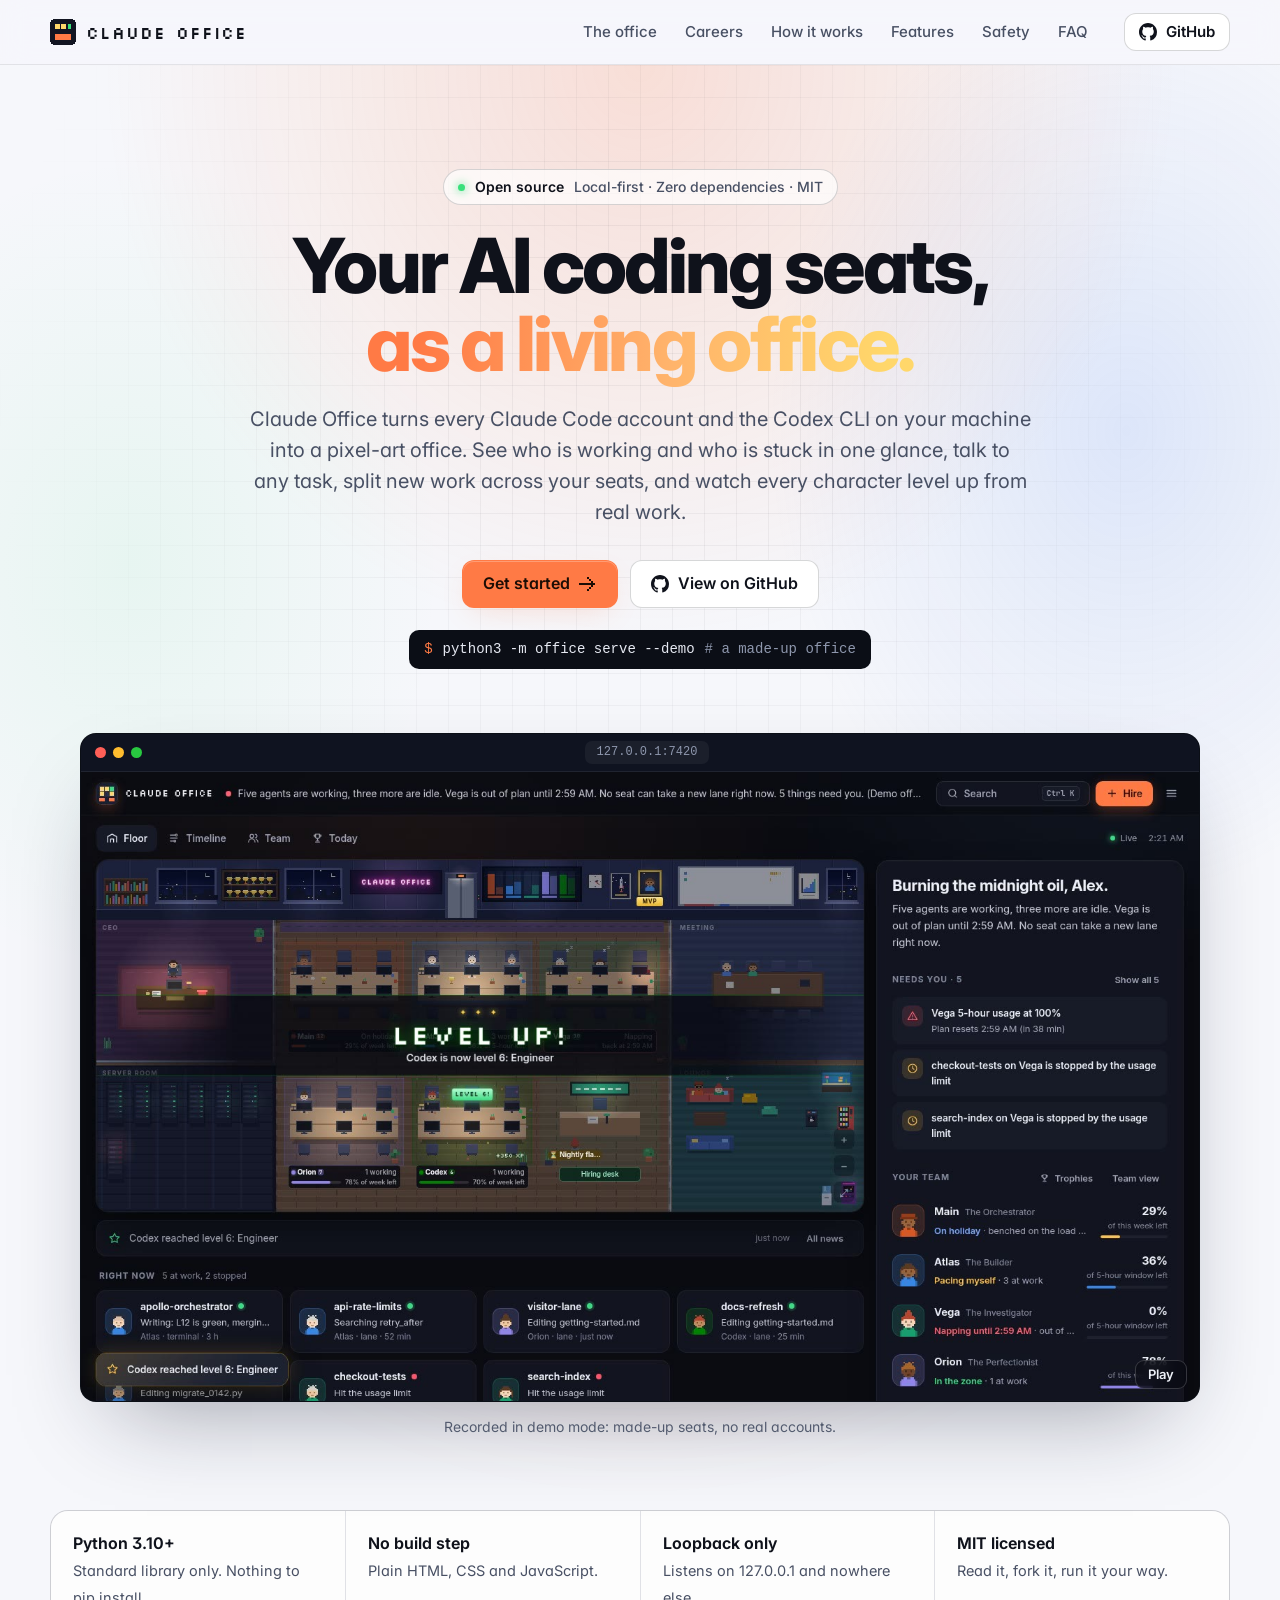
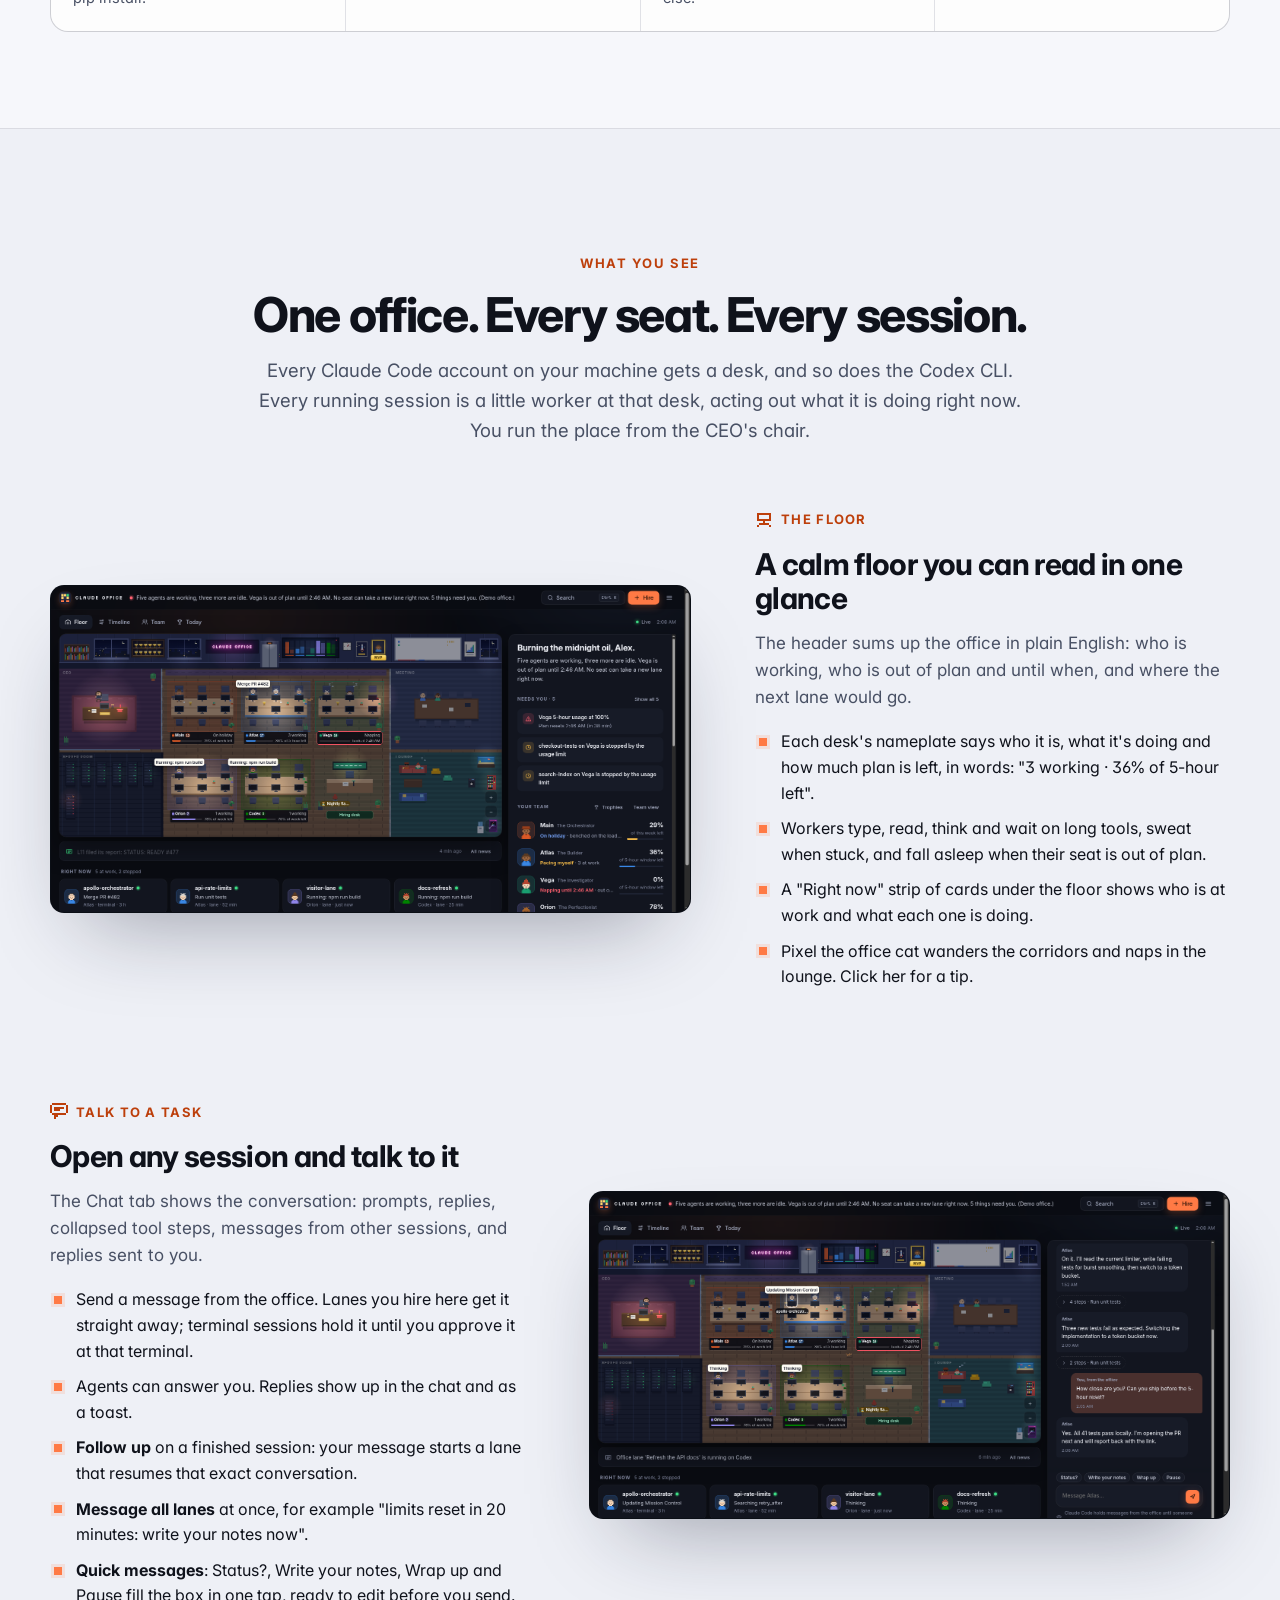
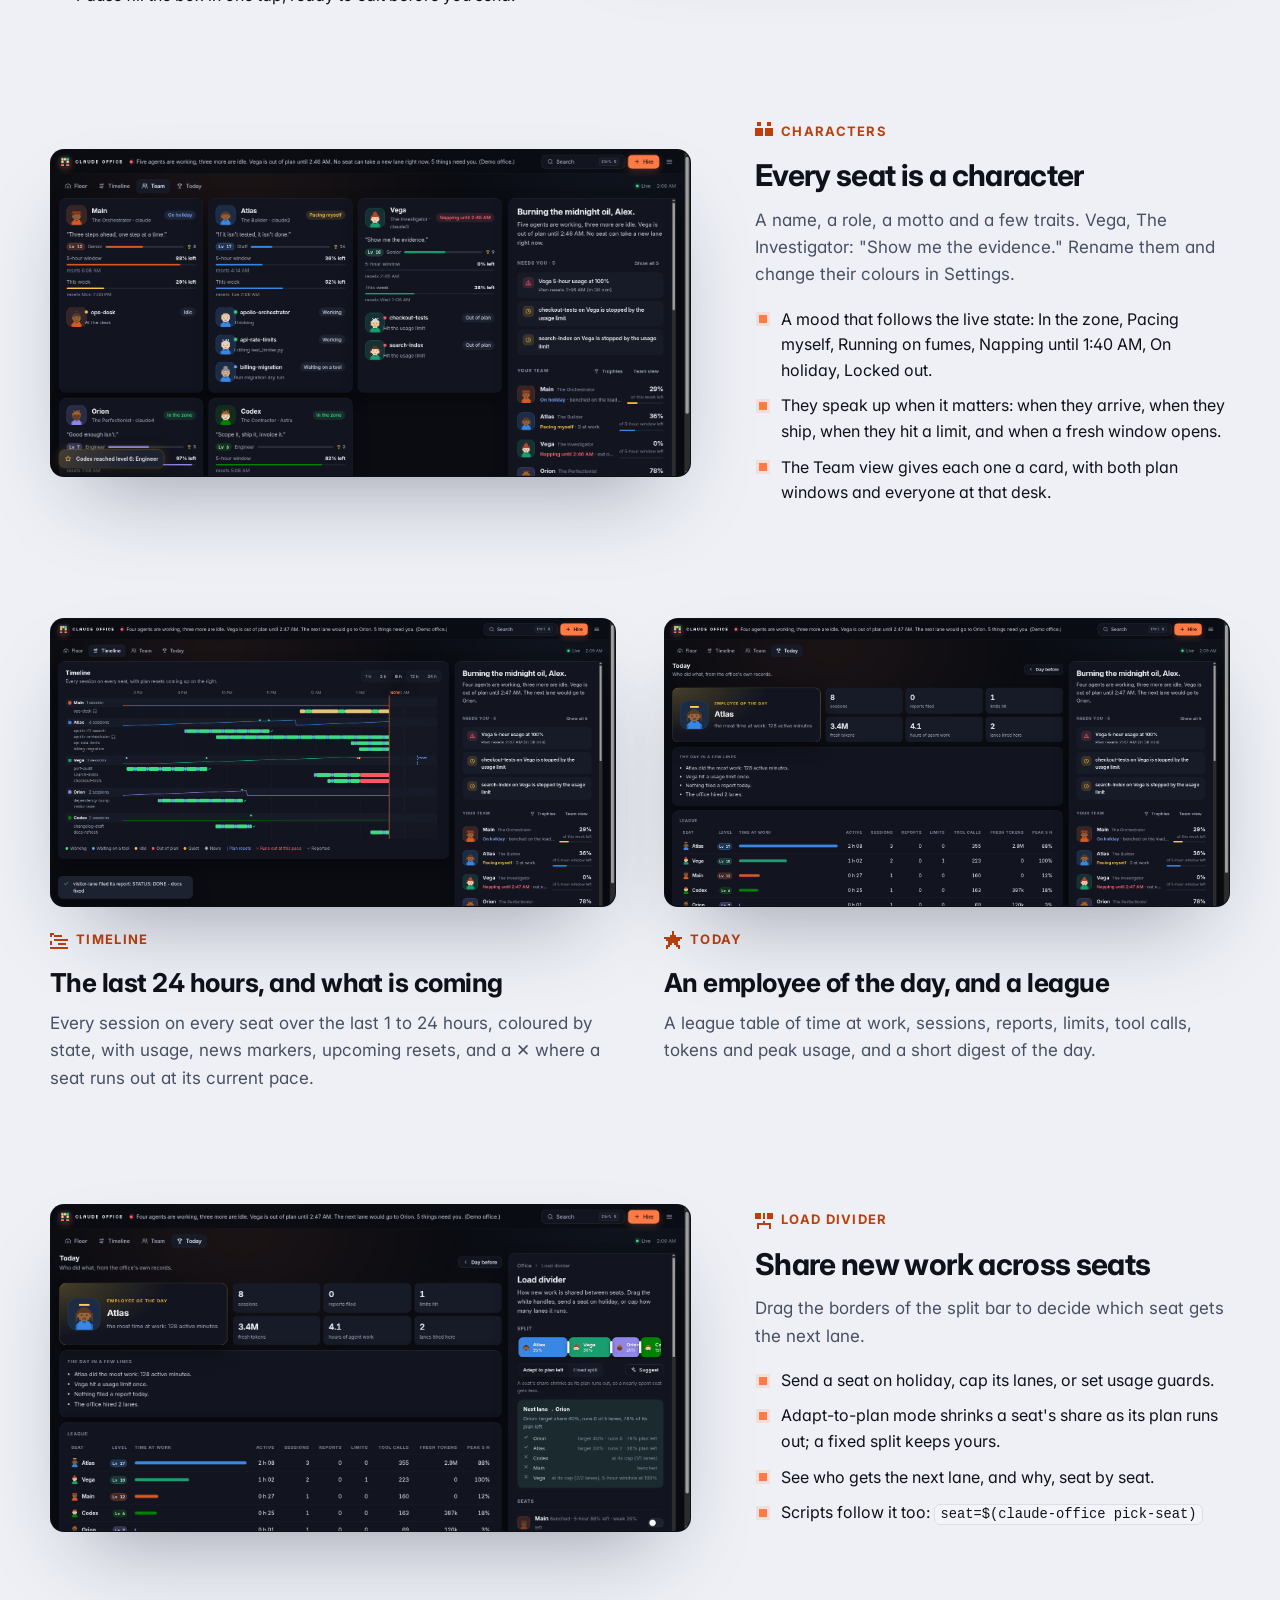
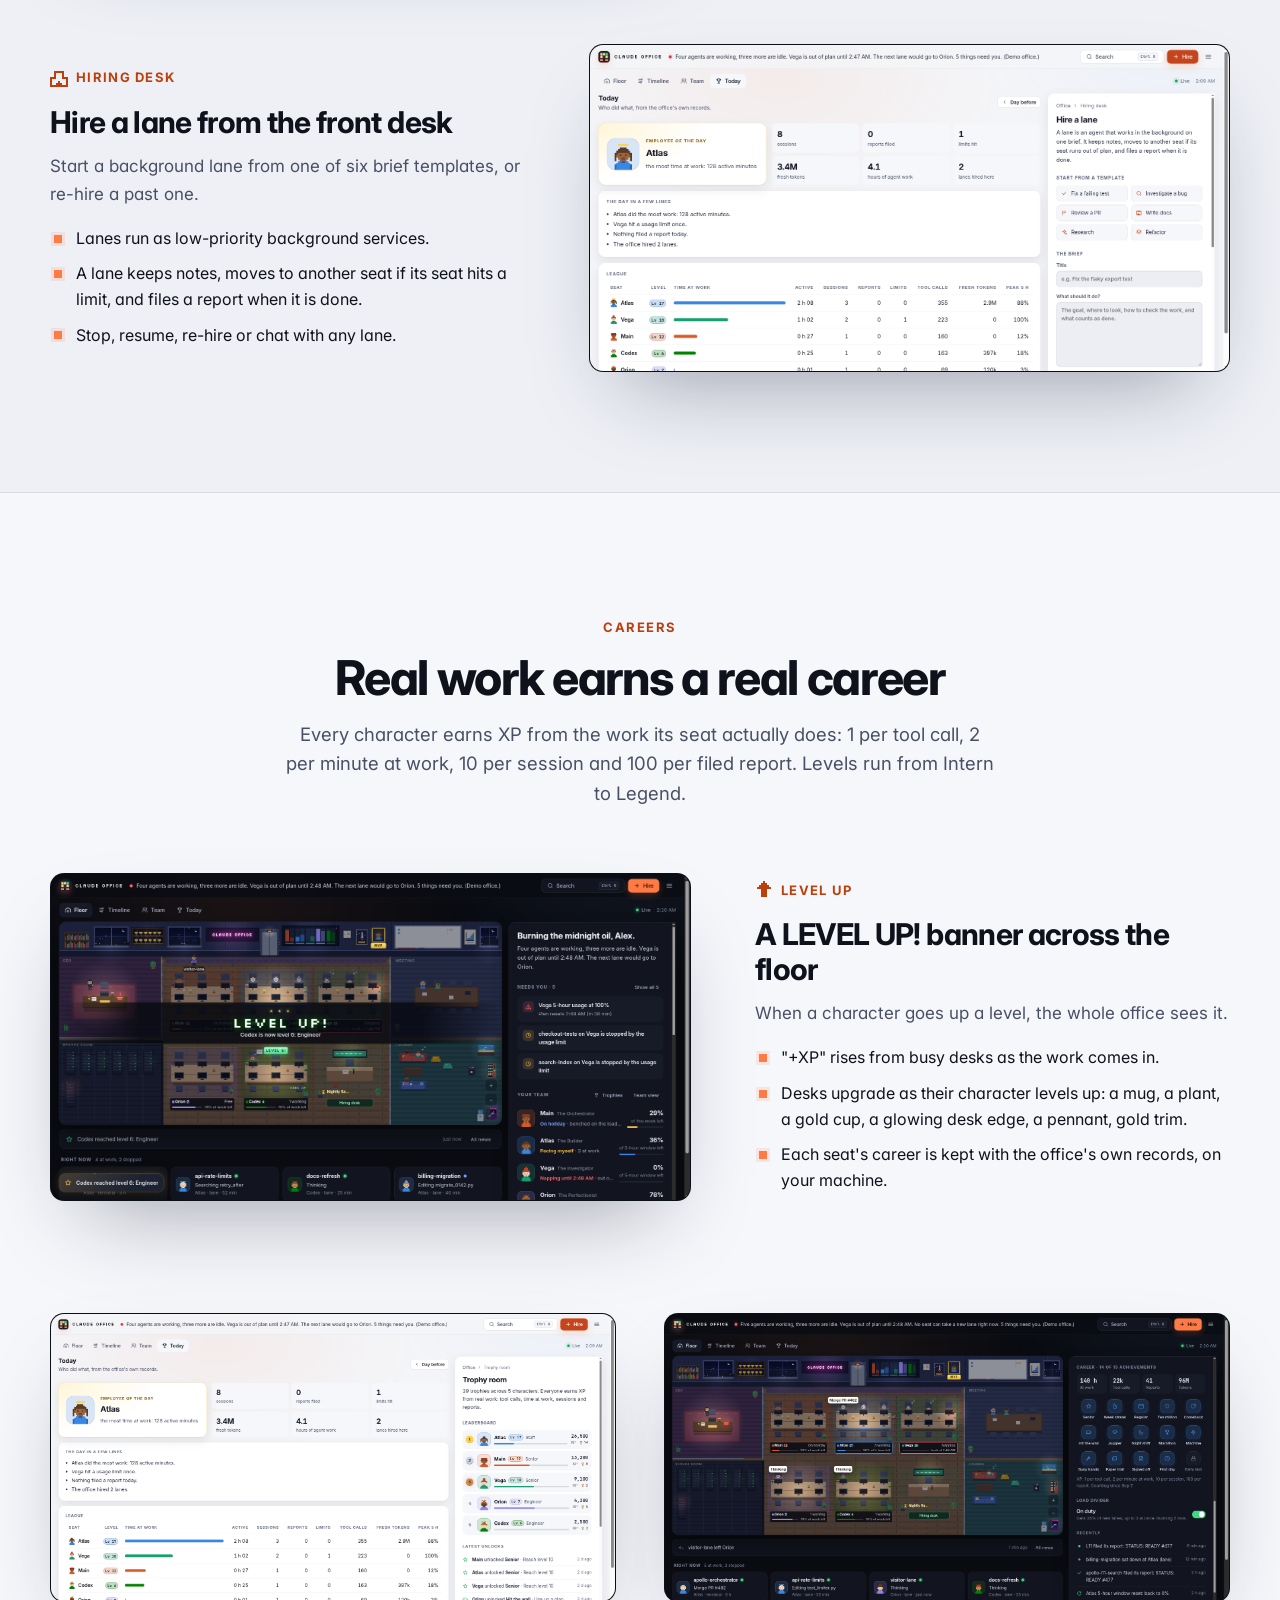
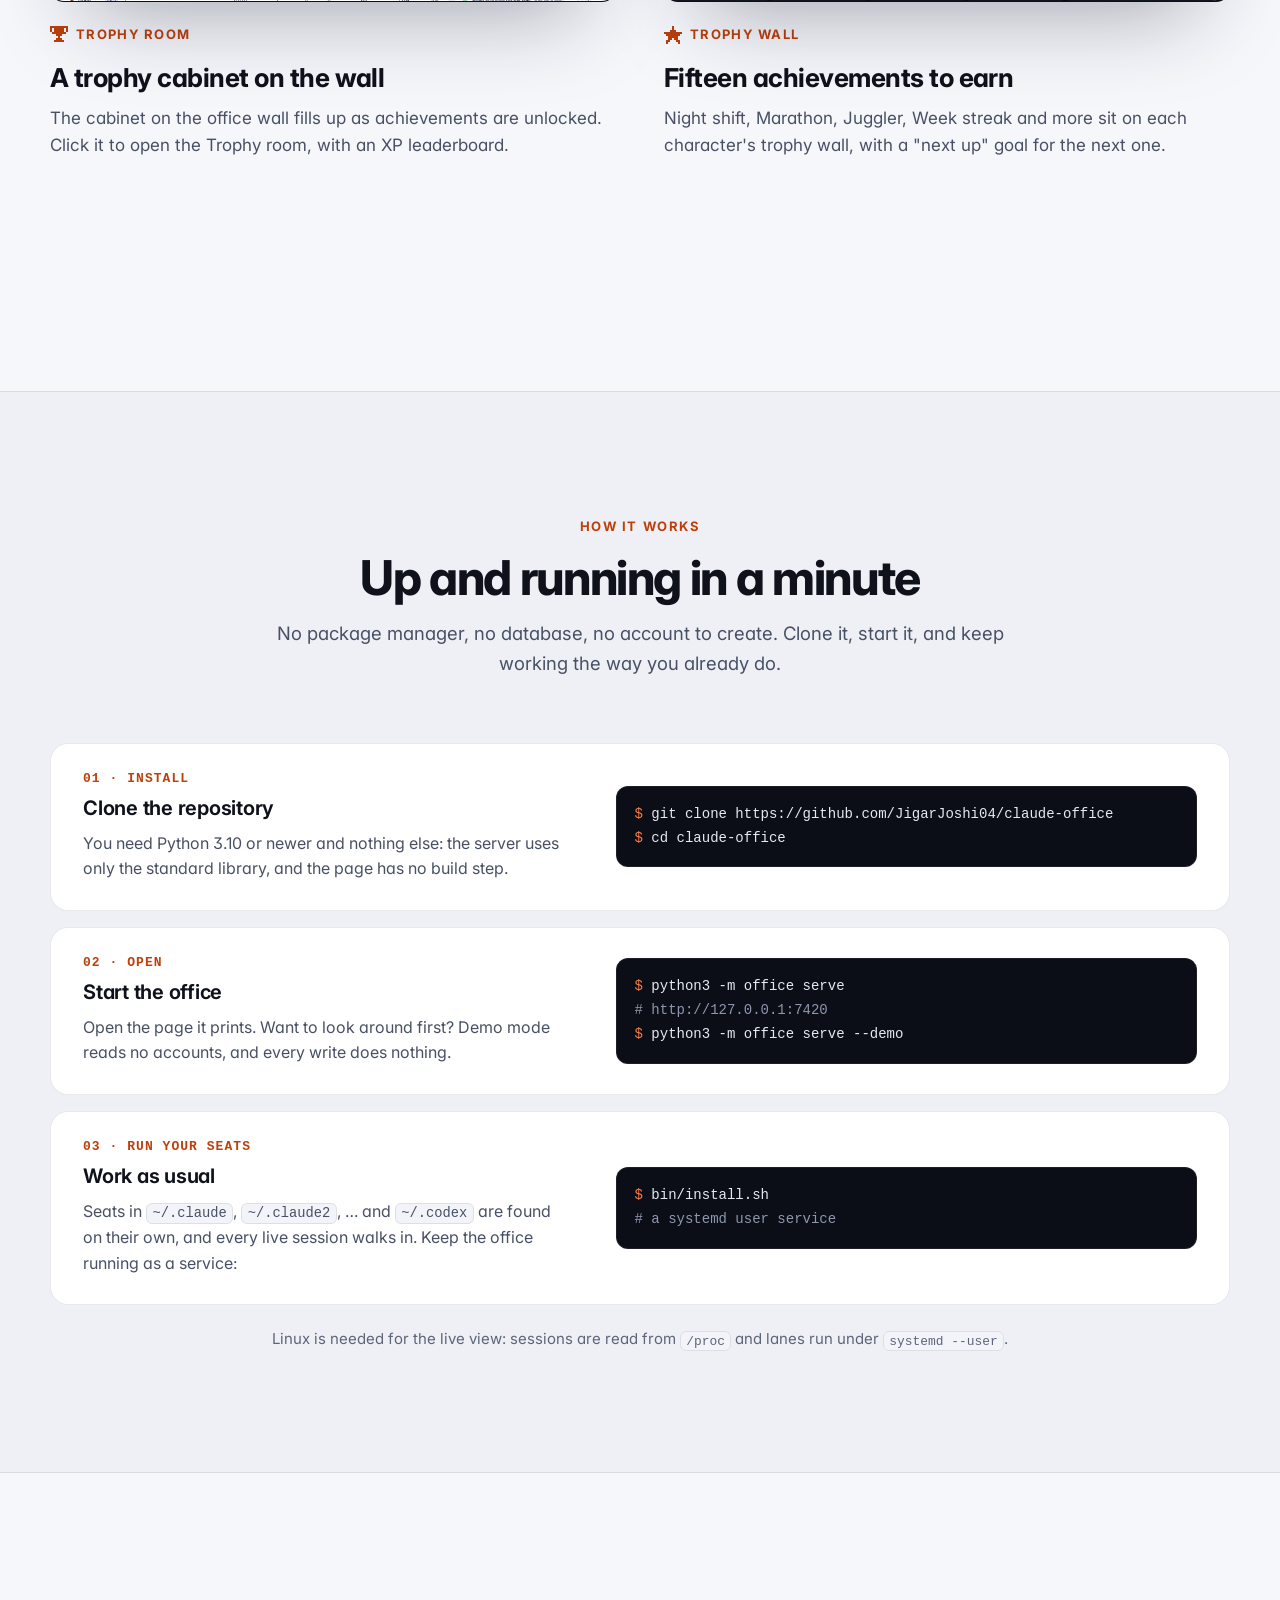
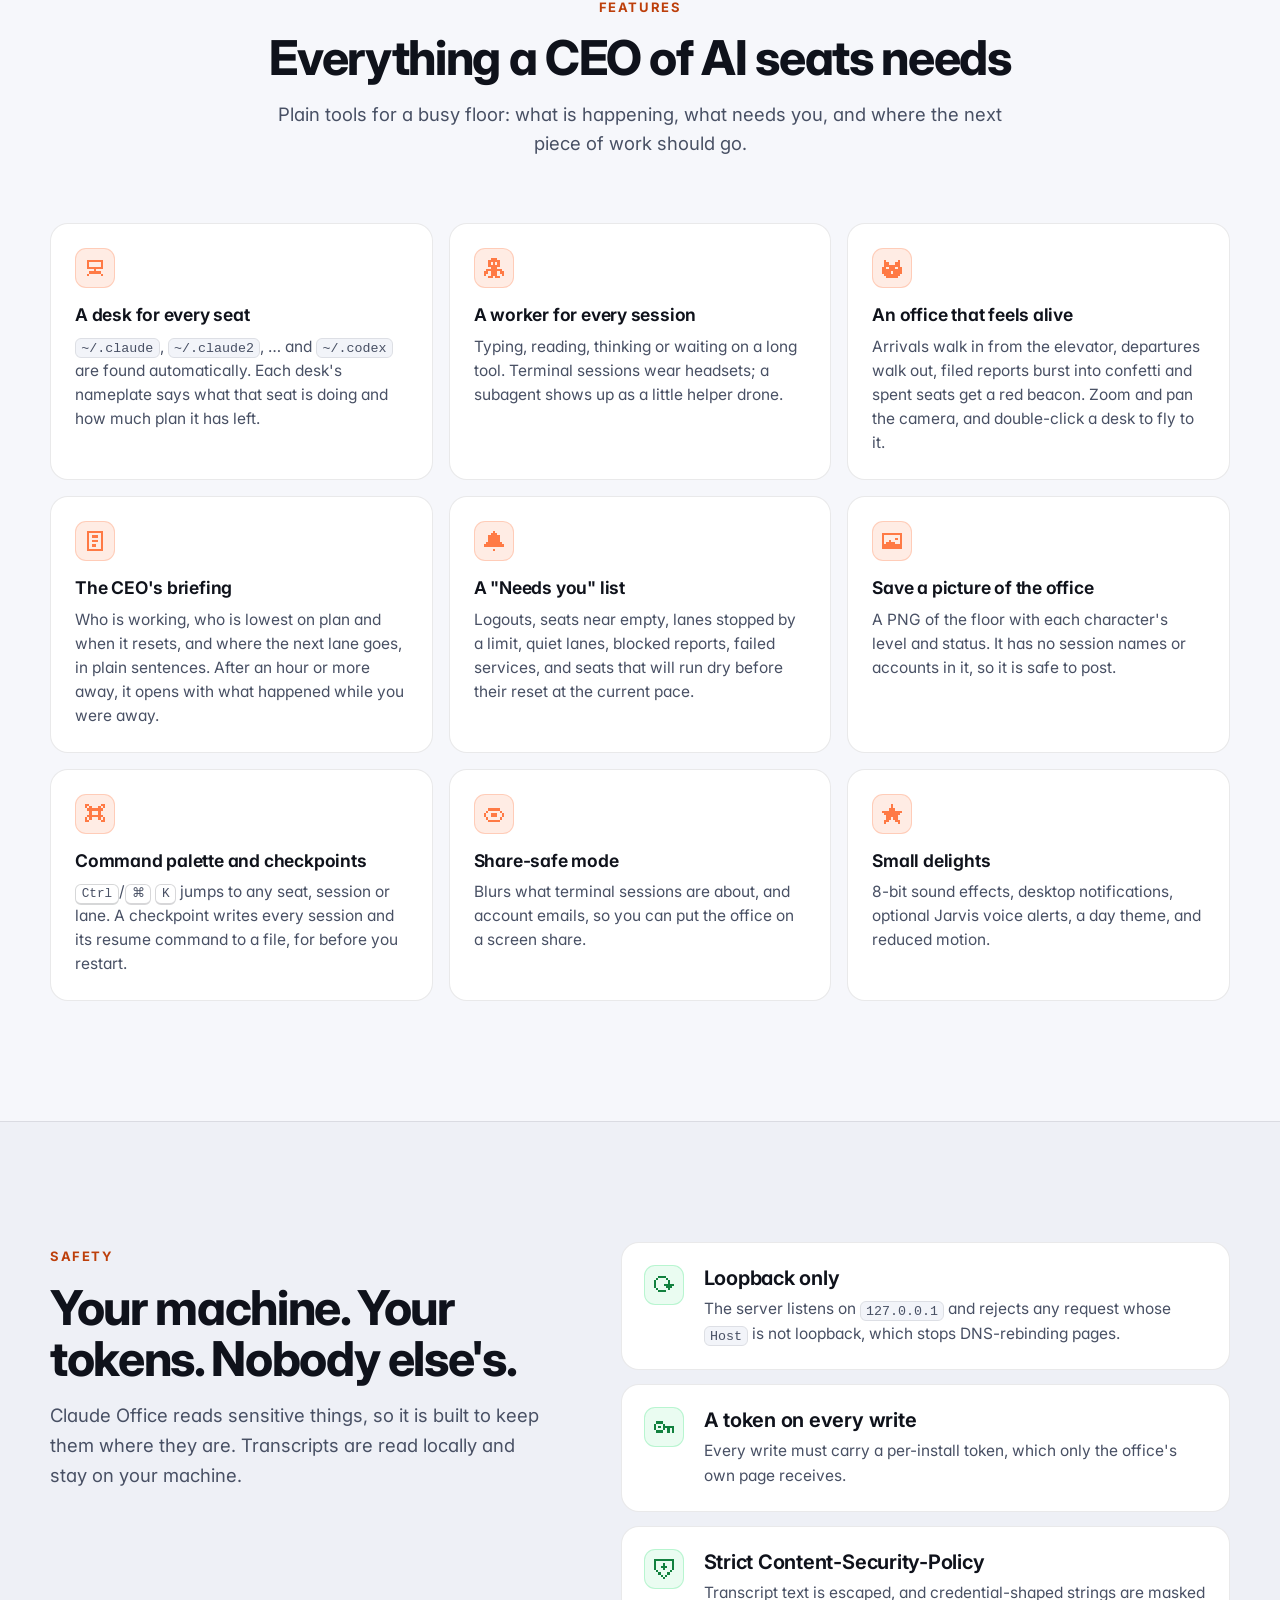
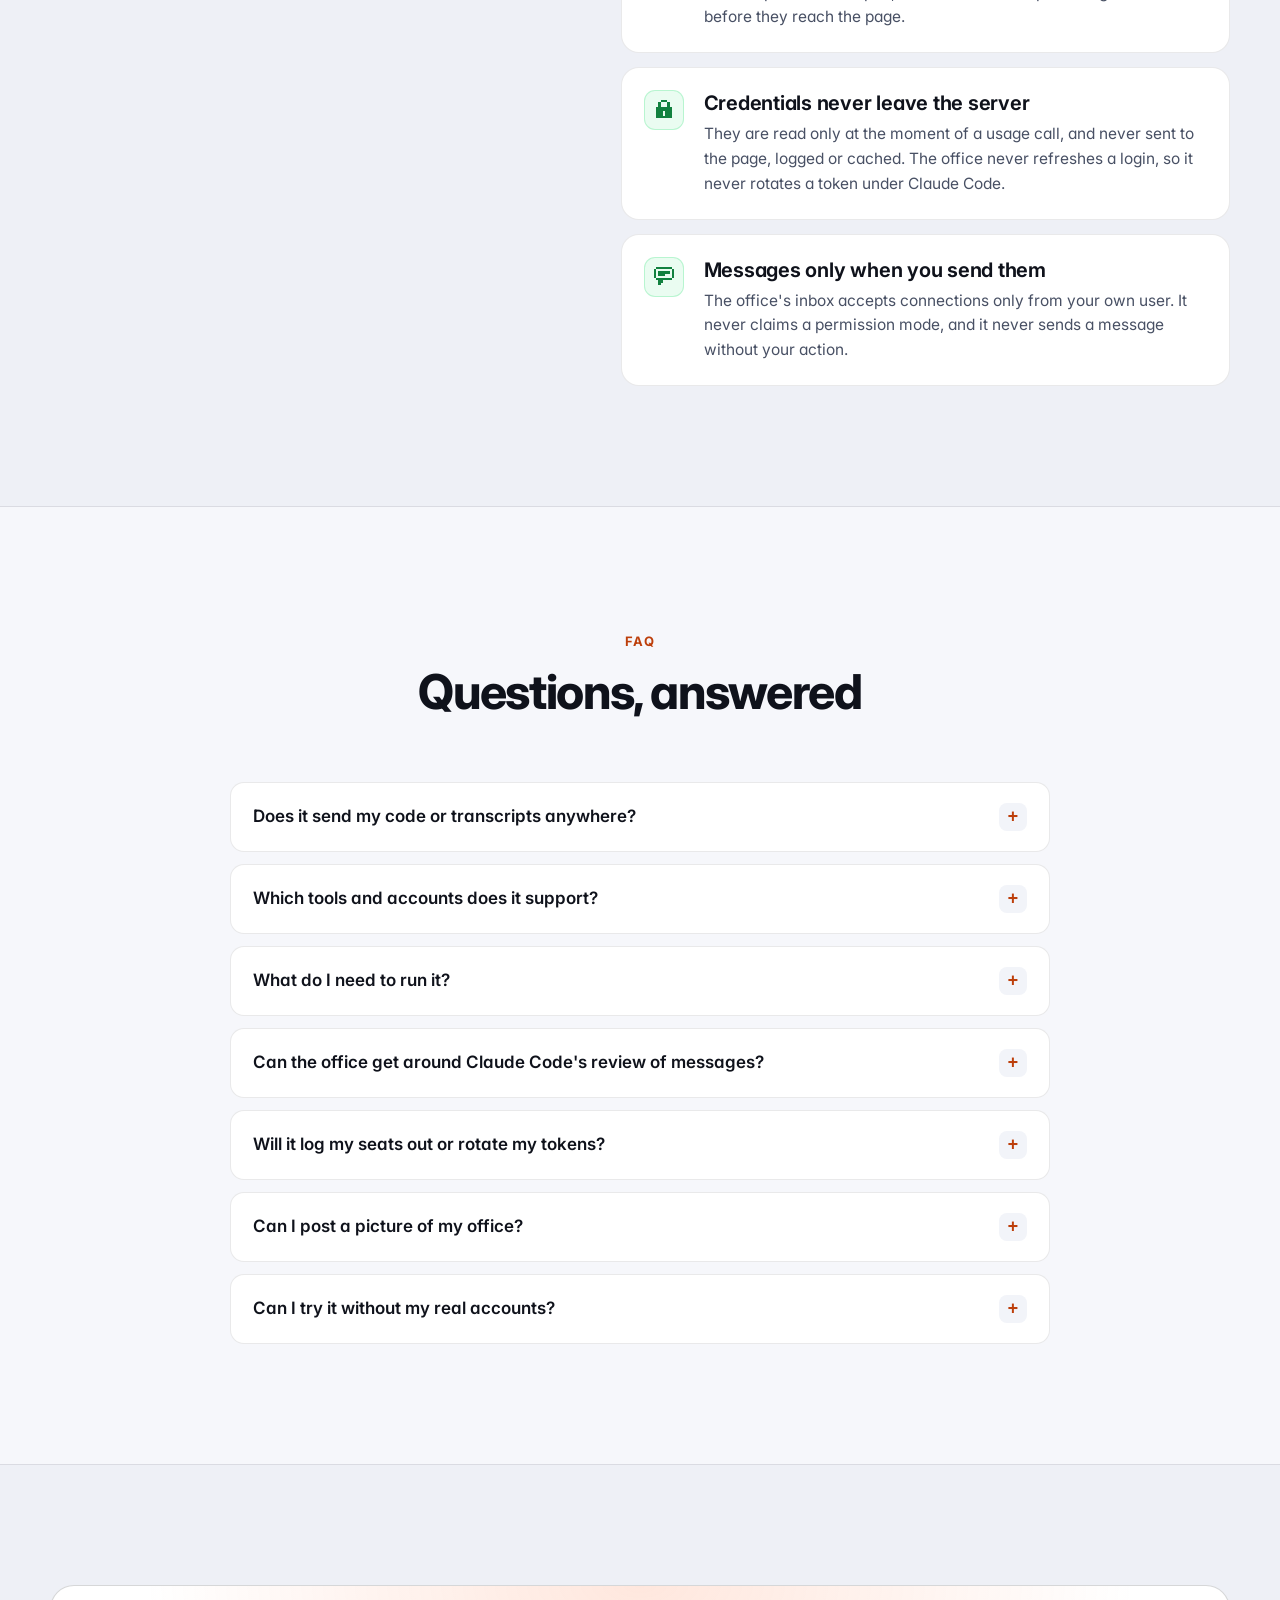
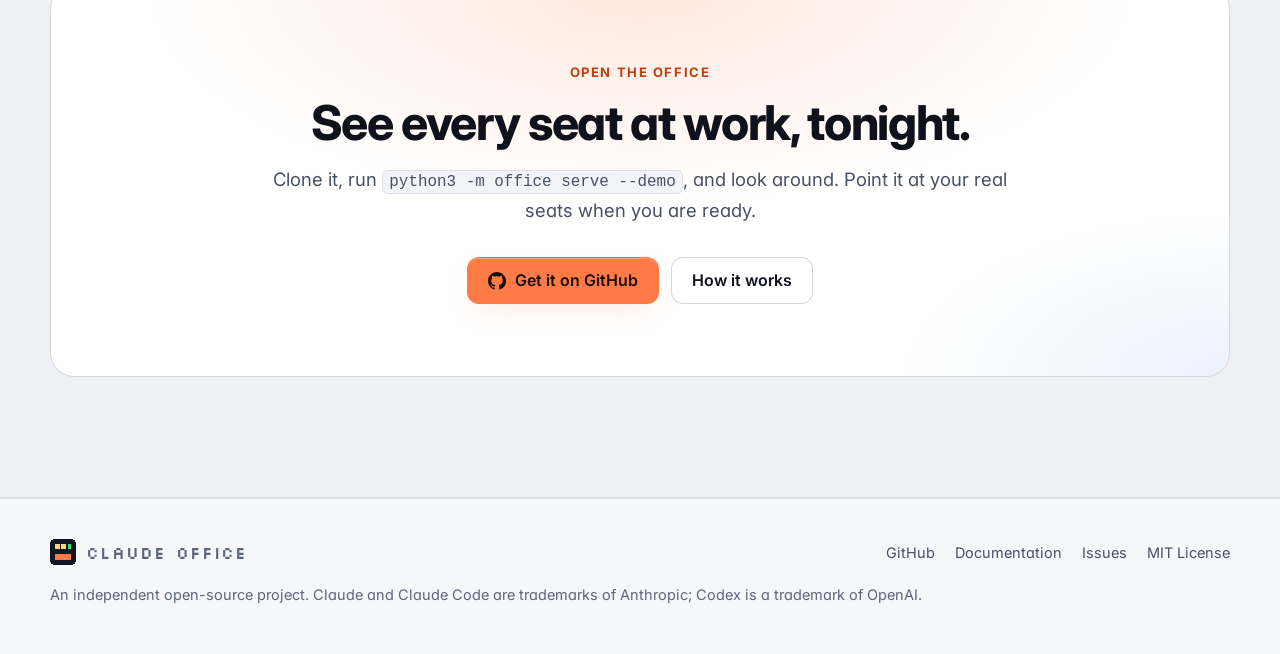
==== commit f5a05b9b: "docs: marketing kit for careers - level-up demo, landing page section Squashed from feature/marketin" ====
--- a/docs/index.html
+++ b/docs/index.html
@@ -4,13 +4,13 @@
 <meta charset="utf-8">
 <meta name="viewport" content="width=device-width, initial-scale=1">
 <title>Claude Office: a pixel office for every AI coding seat</title>
-<meta name="description" content="A local dashboard that shows every Claude Code account and the Codex CLI on your machine as a living pixel-art office. See who is working and who is stuck, talk to any task, and split new work across seats. Python standard library only, MIT licensed.">
+<meta name="description" content="A local dashboard that shows every Claude Code account and the Codex CLI on your machine as a living pixel-art office. See who is working and who is stuck, talk to any task, split new work across seats, and watch every character level up from real work. Python standard library only, MIT licensed.">
 <meta name="color-scheme" content="dark light">
 <meta name="theme-color" content="#090b12" media="(prefers-color-scheme: dark)">
 <meta name="theme-color" content="#f6f7fb" media="(prefers-color-scheme: light)">
 <meta property="og:type" content="website">
 <meta property="og:title" content="Claude Office: a pixel office for every AI coding seat">
-<meta property="og:description" content="Every Claude Code account and the Codex CLI on your machine as a living pixel-art office: a character at every seat, a chat with every task. Local-first, zero dependencies, MIT.">
+<meta property="og:description" content="Every Claude Code account and the Codex CLI on your machine as a living pixel-art office: a character at every seat, a chat with every task, and careers earned from real work. Local-first, zero dependencies, MIT.">
 <meta property="og:image" content="https://jigarjoshi04.github.io/claude-office/demo-poster.jpg">
 <meta name="twitter:card" content="summary_large_image">
 <link rel="icon" href="data:image/svg+xml,%3Csvg xmlns='http://www.w3.org/2000/svg' viewBox='0 0 16 16'%3E%3Crect width='16' height='16' rx='3' fill='%23121522'/%3E%3Crect x='3' y='3' width='3' height='3' fill='%23ffd76a'/%3E%3Crect x='7' y='3' width='3' height='3' fill='%23ffd76a'/%3E%3Crect x='11' y='3' width='2' height='3' fill='%2338e07b'/%3E%3Crect x='3' y='9' width='10' height='4' fill='%23ff7a45'/%3E%3C/svg%3E">
@@ -90,10 +90,10 @@
 .brand svg { width: 26px; height: 26px; shape-rendering: crispEdges; }
 .wordmark { font-family: Silkscreen, var(--mono); font-size: 17px; letter-spacing: .06em; text-transform: uppercase; line-height: 1; white-space: nowrap; }
 .nav-links { display: flex; gap: 4px; margin-left: auto; }
-.nav-links a { padding: 8px 12px; border-radius: 10px; color: var(--muted); text-decoration: none; font-size: 15px; font-weight: 500; }
+.nav-links a { padding: 8px 12px; border-radius: 10px; color: var(--muted); text-decoration: none; font-size: 15px; font-weight: 500; white-space: nowrap; }
 .nav-links a:hover { color: var(--text); background: var(--surface-2); }
 .nav .btn { padding: 9px 14px; font-size: 15px; }
-@media (max-width: 860px) { .nav-links { display: none; } .nav .gh { margin-left: auto; } }
+@media (max-width: 980px) { .nav-links { display: none; } .nav .gh { margin-left: auto; } }
 
 /* ------------------------------------------------------------------ buttons */
 .btn { display: inline-flex; align-items: center; justify-content: center; gap: 9px; padding: 13px 20px; border-radius: 12px;
@@ -269,6 +269,9 @@
   <symbol id="i-cat" viewBox="0 -1 9 9"><path d="M1 0h1v1h-1zM7 0h1v1h-1zM1 1h2v1h-2zM6 1h2v1h-2zM1 2h7v1h-7zM0 3h2v1h-2zM3 3h3v1h-3zM7 3h2v1h-2zM0 4h9v1h-9zM0 5h4v1h-4zM5 5h4v1h-4zM1 6h7v1h-7zM2 7h5v1h-5z"/></symbol>
   <symbol id="i-team" viewBox="0 0 9 9"><path d="M1 0h2v2h-2zM6 0h2v2h-2zM0 3h4v1h-4zM5 3h4v1h-4zM0 4h4v3h-4zM5 4h4v3h-4z"/></symbol>
   <symbol id="i-brief" viewBox="0 0 9 9"><path d="M1 0h7v1h-7zM1 1h1v7h-1zM7 1h1v7h-1zM3 2h3v1h-3zM3 4h3v1h-3zM3 6h2v1h-2zM1 8h7v1h-7z"/></symbol>
+  <symbol id="i-up" viewBox="0 0 9 9"><path d="M4 0h1v1h-1zM3 1h3v1h-3zM2 2h5v1h-5zM1 3h7v1h-7zM3 4h3v4h-3z"/></symbol>
+  <symbol id="i-trophy" viewBox="0 0 9 9"><path d="M0 0h9v1h-9zM0 1h1v2h-1zM8 1h1v2h-1zM2 1h5v2h-5zM1 3h7v1h-7zM3 4h3v1h-3zM4 5h1v1h-1zM3 6h3v1h-3zM2 7h5v1h-5z"/></symbol>
+  <symbol id="i-photo" viewBox="0 0 9 9"><path d="M0 1h9v1h-9zM0 2h1v5h-1zM8 2h1v5h-1zM0 7h9v1h-9zM6 3h1v1h-1zM3 4h1v1h-1zM2 5h3v1h-3zM5 5h1v1h-1zM1 6h7v1h-7z"/></symbol>
   <symbol id="i-lock" viewBox="0 0 9 9"><path d="M3 0h3v1h-3zM2 1h1v1h-1zM6 1h1v1h-1zM2 2h1v1h-1zM6 2h1v1h-1zM1 3h7v1h-7zM1 4h7v1h-7zM1 5h3v1h-3zM5 5h3v1h-3zM1 6h3v1h-3zM5 6h3v1h-3zM1 7h7v1h-7z"/></symbol>
 </svg>
 
@@ -280,6 +283,7 @@
     </a>
     <nav class="nav-links" aria-label="Sections">
       <a href="#see">The office</a>
+      <a href="#careers">Careers</a>
       <a href="#get-started">How it works</a>
       <a href="#features">Features</a>
       <a href="#safety">Safety</a>
@@ -294,7 +298,7 @@
     <div class="wrap">
       <p class="pill"><span class="dot" aria-hidden="true"></span><b>Open source</b> Local-first · Zero dependencies · MIT</p>
       <h1>Your AI coding seats, <span class="hl">as a living office.</span></h1>
-      <p class="lead">Claude Office turns every Claude Code account and the Codex CLI on your machine into a pixel-art office. See who is working and who is stuck in one glance, talk to any task, and split new work across your seats.</p>
+      <p class="lead">Claude Office turns every Claude Code account and the Codex CLI on your machine into a pixel-art office. See who is working and who is stuck in one glance, talk to any task, split new work across your seats, and watch every character level up from real work.</p>
       <div class="cta">
         <a class="btn btn-primary" href="#get-started">Get started <svg class="ico" aria-hidden="true"><use href="#i-arrow"/></svg></a>
         <a class="btn btn-ghost" href="https://github.com/JigarJoshi04/claude-office"><svg aria-hidden="true"><use href="#i-github"/></svg>View on GitHub</a>
@@ -305,9 +309,9 @@
         <div class="window">
           <div class="window-bar" aria-hidden="true"><i></i><i></i><i></i><span>127.0.0.1:7420</span></div>
           <video id="demo" autoplay muted loop playsinline preload="auto" poster="demo-poster.jpg" width="1600" height="900"
-                 aria-label="Demo: the office floor at night. A visitor lane walks out of the elevator to Orion's desks while the camera zooms in and Orion's character card opens. The camera zooms back out, a session's Chat opens next to the floor, then the Team view and the Timeline.">
+                 aria-label="Demo: the office floor at night. A LEVEL UP! banner sweeps across the floor as Codex reaches level 6. Then a visitor lane walks out of the elevator to Orion's desks while the camera zooms in and Orion's character card opens, the camera zooms back out, a session's Chat opens next to the floor, and the Team view and the Timeline follow.">
             <source src="demo.mp4" type="video/mp4">
-            <img src="demo.gif" width="960" height="540" alt="Demo: the office floor at night. A visitor lane walks out of the elevator to Orion's desks while the camera zooms in and Orion's character card opens. The camera zooms back out, a session's Chat opens next to the floor, then the Team view and the Timeline.">
+            <img src="demo.gif" width="960" height="540" alt="Demo: the office floor at night. A LEVEL UP! banner sweeps across the floor as Codex reaches level 6. Then a visitor lane walks out of the elevator to Orion's desks while the camera zooms in and Orion's character card opens, the camera zooms back out, a session's Chat opens next to the floor, and the Team view and the Timeline follow.">
           </video>
           <button class="demo-toggle" id="demoToggle" type="button" hidden><span>Pause</span></button>
         </div>
@@ -333,7 +337,7 @@
 
       <div class="shows">
         <article class="show">
-          <figure class="shot"><img src="office.png" width="1680" height="857" loading="lazy" decoding="async" alt="The office floor at night. The header reads: Five agents are working, 3 more are idle. Vega is out of plan until 1:12 AM. Below it, desk pods with a nameplate for each character (Main on holiday, Atlas with 3 working, Vega napping), a CEO office, server room, meeting room and lounge, the Right now strip of session cards under the floor, and the CEO briefing on the right."></figure>
+          <figure class="shot"><img src="office.png" width="1680" height="857" loading="lazy" decoding="async" alt="The office floor at night. The header reads: Five agents are working, three more are idle. Vega is out of plan until 2:46 AM. No seat can take a new lane right now. Below it, desk pods with a nameplate for each character and its level (Main on holiday, Atlas with 3 working, Vega napping), a trophy cabinet on the wall, a CEO office, server room, meeting room and lounge, the Right now strip under the floor, and the CEO briefing on the right."></figure>
           <div>
             <span class="tag"><svg class="ico" aria-hidden="true"><use href="#i-pod"/></svg>The floor</span>
             <h3>A calm floor you can read in one glance</h3>
@@ -348,7 +352,7 @@
         </article>
 
         <article class="show" id="talk">
-          <figure class="shot"><img src="session.png" width="1680" height="857" loading="lazy" decoding="async" alt="The api-rate-limits session open on its Chat tab next to the floor: the prompt to rewrite the rate limiter, the agent's replies, collapsed tool steps, and a message from the office asking whether it can ship before the 5-hour reset."></figure>
+          <figure class="shot"><img src="session.png" width="1680" height="857" loading="lazy" decoding="async" alt="A session at Atlas's desk, open on its Chat tab next to the floor: Atlas's replies, collapsed tool steps, a message from the office asking whether it can ship before the 5-hour reset, Atlas's answer, and the quick messages Status?, Write your notes, Wrap up and Pause above the message box."></figure>
           <div>
             <span class="tag"><svg class="ico" aria-hidden="true"><use href="#i-chat"/></svg>Talk to a task</span>
             <h3>Open any session and talk to it</h3>
@@ -358,34 +362,21 @@
               <li>Agents can answer you. Replies show up in the chat and as a toast.</li>
               <li><b>Follow up</b> on a finished session: your message starts a lane that resumes that exact conversation.</li>
               <li><b>Message all lanes</b> at once, for example "limits reset in 20 minutes: write your notes now".</li>
+              <li><b>Quick messages</b>: Status?, Write your notes, Wrap up and Pause fill the box in one tap, ready to edit before you send.</li>
             </ul>
           </div>
         </article>
 
         <article class="show">
-          <figure class="shot"><img src="light.png" width="1680" height="857" loading="lazy" decoding="async" alt="The day theme, with Atlas's card open on the right: The Investigator on seat claude2, in the mood Pacing myself, with the motto Show me the evidence and the traits reads every log, asks why five times and trusts evidence, above its 5-hour and weekly plan windows."></figure>
-          <div>
-            <span class="tag"><svg class="ico" aria-hidden="true"><use href="#i-worker"/></svg>Characters</span>
+          <figure class="shot"><img src="team.png" width="1680" height="857" loading="lazy" decoding="async" alt="The Team view: a card for each character (Main, Atlas, Vega, Orion and Codex) with its role, mood, motto, level and trophies, 5-hour and weekly plan bars with their reset times, and the sessions at that desk."></figure>
+          <div>
+            <span class="tag"><svg class="ico" aria-hidden="true"><use href="#i-team"/></svg>Characters</span>
             <h3>Every seat is a character</h3>
-            <p>A name, a role, a motto and a few traits. Atlas, The Investigator: "Show me the evidence." Rename them and change their colours in Settings.</p>
+            <p>A name, a role, a motto and a few traits. Vega, The Investigator: "Show me the evidence." Rename them and change their colours in Settings.</p>
             <ul class="ticks">
               <li>A mood that follows the live state: In the zone, Pacing myself, Running on fumes, Napping until 1:40 AM, On holiday, Locked out.</li>
               <li>They speak up when it matters: when they arrive, when they ship, when they hit a limit, and when a fresh window opens.</li>
-              <li>Click a desk's nameplate to meet its character and see its plan.</li>
-            </ul>
-          </div>
-        </article>
-
-        <article class="show">
-          <figure class="shot"><img src="team.png" width="1680" height="857" loading="lazy" decoding="async" alt="The Team view: a card for each character (Main, Atlas, Vega, Orion and Codex) with its role, mood and motto, 5-hour and weekly plan bars with their reset times, and the sessions at that desk."></figure>
-          <div>
-            <span class="tag"><svg class="ico" aria-hidden="true"><use href="#i-team"/></svg>Team</span>
-            <h3>The whole team on one page</h3>
-            <p>A card for every character, with both plan windows and everyone at that desk.</p>
-            <ul class="ticks">
-              <li>Who is in the zone, who is pacing themselves, and who is napping or on holiday.</li>
-              <li>How much of the 5-hour window and the week is left, and when each one resets.</li>
-              <li>Every session at each desk, and what it is doing.</li>
+              <li>The Team view gives each one a card, with both plan windows and everyone at that desk.</li>
             </ul>
           </div>
         </article>
@@ -401,7 +392,7 @@
           </div>
         </article>
         <article>
-          <figure class="shot"><img src="today.png" width="1680" height="857" loading="lazy" decoding="async" alt="The Today view: Orion is employee of the day, next to tiles for sessions, reports, limits, tokens, hours of agent work and lanes hired, a two-line digest, and a league table for every seat."></figure>
+          <figure class="shot"><img src="today.png" width="1680" height="857" loading="lazy" decoding="async" alt="The Today view: Atlas is employee of the day with 128 active minutes, next to tiles for sessions, reports, limits, tokens, hours of agent work and lanes hired, a four-line digest, and a league table with each seat's level."></figure>
           <div>
             <span class="tag"><svg class="ico" aria-hidden="true"><use href="#i-star"/></svg>Today</span>
             <h3>An employee of the day, and a league</h3>
@@ -412,7 +403,7 @@
 
       <div class="shows">
         <article class="show">
-          <figure class="shot"><img src="divider.png" width="1680" height="857" loading="lazy" decoding="async" alt="The load divider panel: a split bar sharing new lanes between Atlas, Vega, Orion and Codex, Adapt to plan left switched on, the next lane going to Orion, and a line for every seat saying whether it can take one and why."></figure>
+          <figure class="shot"><img src="divider.png" width="1680" height="857" loading="lazy" decoding="async" alt="The load divider panel next to the Today view: a split bar sharing new lanes between Atlas, Vega, Orion and Codex, Adapt to plan left switched on, the next lane going to Orion, and a line for every seat saying whether it can take one and why."></figure>
           <div>
             <span class="tag"><svg class="ico" aria-hidden="true"><use href="#i-split"/></svg>Load divider</span>
             <h3>Share new work across seats</h3>
@@ -427,7 +418,7 @@
         </article>
 
         <article class="show">
-          <figure class="shot"><img src="hire.png" width="1680" height="857" loading="lazy" decoding="async" alt="The hiring desk panel next to the office floor: Hire a lane, with six templates (Fix a failing test, Investigate a bug, Review a PR, Write docs, Research and Refactor), then a title and a box for what the lane should do."></figure>
+          <figure class="shot"><img src="hire.png" width="1680" height="857" loading="lazy" decoding="async" alt="In the day theme, the hiring desk next to the Today view: Hire a lane, with six templates (Fix a failing test, Investigate a bug, Review a PR, Write docs, Research and Refactor), then a title and a box for what the lane should do."></figure>
           <div>
             <span class="tag"><svg class="ico" aria-hidden="true"><use href="#i-hire"/></svg>Hiring desk</span>
             <h3>Hire a lane from the front desk</h3>
@@ -443,7 +434,52 @@
     </div>
   </section>
 
-  <section id="get-started" aria-labelledby="how-h">
+  <section id="careers" aria-labelledby="career-h">
+    <div class="wrap">
+      <div class="head center">
+        <span class="eyebrow">Careers</span>
+        <h2 id="career-h">Real work earns a real career</h2>
+        <p class="sub">Every character earns XP from the work its seat actually does: 1 per tool call, 2 per minute at work, 10 per session and 100 per filed report. Levels run from Intern to Legend.</p>
+      </div>
+
+      <div class="shows">
+        <article class="show">
+          <figure class="shot"><img src="levelup.png" width="1680" height="857" loading="lazy" decoding="async" alt="A LEVEL UP! banner across the office floor reading Codex is now level 6: Engineer. A LEVEL 6! badge and +350 XP rise from Codex's desk, every nameplate shows its character's level, and a toast says Codex reached level 6: Engineer."></figure>
+          <div>
+            <span class="tag"><svg class="ico" aria-hidden="true"><use href="#i-up"/></svg>Level up</span>
+            <h3>A LEVEL UP! banner across the floor</h3>
+            <p>When a character goes up a level, the whole office sees it.</p>
+            <ul class="ticks">
+              <li>"+XP" rises from busy desks as the work comes in.</li>
+              <li>Desks upgrade as their character levels up: a mug, a plant, a gold cup, a glowing desk edge, a pennant, gold trim.</li>
+              <li>Each seat's career is kept with the office's own records, on your machine.</li>
+            </ul>
+          </div>
+        </article>
+      </div>
+
+      <div class="duo">
+        <article>
+          <figure class="shot"><img src="trophies.png" width="1680" height="857" loading="lazy" decoding="async" alt="In the day theme, the Trophy room next to the Today view: 39 trophies across 5 characters, an XP leaderboard led by Atlas at level 17 (Staff, 26,500 XP) ahead of Main, Vega, Orion and Codex, and the latest unlocks."></figure>
+          <div>
+            <span class="tag"><svg class="ico" aria-hidden="true"><use href="#i-trophy"/></svg>Trophy room</span>
+            <h3>A trophy cabinet on the wall</h3>
+            <p>The cabinet on the office wall fills up as achievements are unlocked. Click it to open the Trophy room, with an XP leaderboard.</p>
+          </div>
+        </article>
+        <article>
+          <figure class="shot"><img src="career.png" width="1680" height="857" loading="lazy" decoding="async" alt="Atlas's career next to the floor: 14 of 15 achievements, 140 hours at work, 22k tool calls, 41 reports and 96M tokens, a wall of badges from Senior and Week streak to Night shift and Marathon with Early bird still locked, and how XP is counted."></figure>
+          <div>
+            <span class="tag"><svg class="ico" aria-hidden="true"><use href="#i-star"/></svg>Trophy wall</span>
+            <h3>Fifteen achievements to earn</h3>
+            <p>Night shift, Marathon, Juggler, Week streak and more sit on each character's trophy wall, with a "next up" goal for the next one.</p>
+          </div>
+        </article>
+      </div>
+    </div>
+  </section>
+
+  <section class="alt" id="get-started" aria-labelledby="how-h">
     <div class="wrap">
       <div class="head center">
         <span class="eyebrow">How it works</span>
@@ -484,7 +520,7 @@
     </div>
   </section>
 
-  <section class="alt" id="features" aria-labelledby="feat-h">
+  <section id="features" aria-labelledby="feat-h">
     <div class="wrap">
       <div class="head center">
         <span class="eyebrow">Features</span>
@@ -494,10 +530,10 @@
       <div class="grid">
         <div class="card"><div class="badge"><svg class="ico" aria-hidden="true"><use href="#i-pod"/></svg></div><h3>A desk for every seat</h3><p><code>~/.claude</code>, <code>~/.claude2</code>, … and <code>~/.codex</code> are found automatically. Each desk's nameplate says what that seat is doing and how much plan it has left.</p></div>
         <div class="card"><div class="badge"><svg class="ico" aria-hidden="true"><use href="#i-worker"/></svg></div><h3>A worker for every session</h3><p>Typing, reading, thinking or waiting on a long tool. Terminal sessions wear headsets; a subagent shows up as a little helper drone.</p></div>
-        <div class="card"><div class="badge"><svg class="ico" aria-hidden="true"><use href="#i-cat"/></svg></div><h3>An office that feels alive</h3><p>Arrivals walk in from the elevator, departures walk out, filed reports burst into confetti and spent seats get a red beacon. Night lighting follows your clock, and Pixel the office cat naps in the lounge.</p></div>
-        <div class="card"><div class="badge"><svg class="ico" aria-hidden="true"><use href="#i-brief"/></svg></div><h3>The CEO's briefing</h3><p>Who is working, who is lowest on plan and when it resets, and where the next lane goes, in plain sentences. Then your team, programmes, office lanes and recent activity.</p></div>
+        <div class="card"><div class="badge"><svg class="ico" aria-hidden="true"><use href="#i-cat"/></svg></div><h3>An office that feels alive</h3><p>Arrivals walk in from the elevator, departures walk out, filed reports burst into confetti and spent seats get a red beacon. Zoom and pan the camera, and double-click a desk to fly to it.</p></div>
+        <div class="card"><div class="badge"><svg class="ico" aria-hidden="true"><use href="#i-brief"/></svg></div><h3>The CEO's briefing</h3><p>Who is working, who is lowest on plan and when it resets, and where the next lane goes, in plain sentences. After an hour or more away, it opens with what happened while you were away.</p></div>
         <div class="card"><div class="badge"><svg class="ico" aria-hidden="true"><use href="#i-bell"/></svg></div><h3>A "Needs you" list</h3><p>Logouts, seats near empty, lanes stopped by a limit, quiet lanes, blocked reports, failed services, and seats that will run dry before their reset at the current pace.</p></div>
-        <div class="card"><div class="badge"><svg class="ico" aria-hidden="true"><use href="#i-zoom"/></svg></div><h3>A camera</h3><p>Zoom and pan the floor, and double-click a desk to fly to it. Zoomed in, every worker wears a name tag.</p></div>
+        <div class="card"><div class="badge"><svg class="ico" aria-hidden="true"><use href="#i-photo"/></svg></div><h3>Save a picture of the office</h3><p>A PNG of the floor with each character's level and status. It has no session names or accounts in it, so it is safe to post.</p></div>
         <div class="card"><div class="badge"><svg class="ico" aria-hidden="true"><use href="#i-cmd"/></svg></div><h3>Command palette and checkpoints</h3><p><kbd>Ctrl</kbd>/<kbd>⌘</kbd> <kbd>K</kbd> jumps to any seat, session or lane. A checkpoint writes every session and its resume command to a file, for before you restart.</p></div>
         <div class="card"><div class="badge"><svg class="ico" aria-hidden="true"><use href="#i-eye"/></svg></div><h3>Share-safe mode</h3><p>Blurs what terminal sessions are about, and account emails, so you can put the office on a screen share.</p></div>
         <div class="card"><div class="badge"><svg class="ico" aria-hidden="true"><use href="#i-star"/></svg></div><h3>Small delights</h3><p>8-bit sound effects, desktop notifications, optional Jarvis voice alerts, a day theme, and reduced motion.</p></div>
@@ -505,7 +541,7 @@
     </div>
   </section>
 
-  <section id="safety" aria-labelledby="safe-h">
+  <section class="alt" id="safety" aria-labelledby="safe-h">
     <div class="wrap safe">
       <div class="head">
         <span class="eyebrow">Safety</span>
@@ -522,7 +558,7 @@
     </div>
   </section>
 
-  <section class="alt" id="faq" aria-labelledby="faq-h">
+  <section id="faq" aria-labelledby="faq-h">
     <div class="wrap">
       <div class="head center">
         <span class="eyebrow">FAQ</span>
@@ -550,6 +586,10 @@
           <div class="a"><p>No. The office never refreshes a login itself, because a refresh would rotate the token under Claude Code. While a seat's token is expired, it shows the last reading, marked stale.</p></div>
         </details>
         <details>
+          <summary>Can I post a picture of my office?</summary>
+          <div class="a"><p>Yes. "Save a picture of the office", in the menu or the command palette, makes a PNG of the floor with each character's level and status. It has no session names or accounts in it, so it is safe to post.</p></div>
+        </details>
+        <details>
           <summary>Can I try it without my real accounts?</summary>
           <div class="a"><p>Yes. Run <code>python3 -m office serve --demo</code> for a made-up office: it reads no accounts, and every write does nothing. The video and screenshots on this page are all demo mode.</p></div>
         </details>
@@ -557,7 +597,7 @@
     </div>
   </section>
 
-  <section class="final" aria-labelledby="final-h">
+  <section class="final alt" aria-labelledby="final-h">
     <div class="wrap">
       <div class="final-box">
         <span class="eyebrow">Open the office</span>
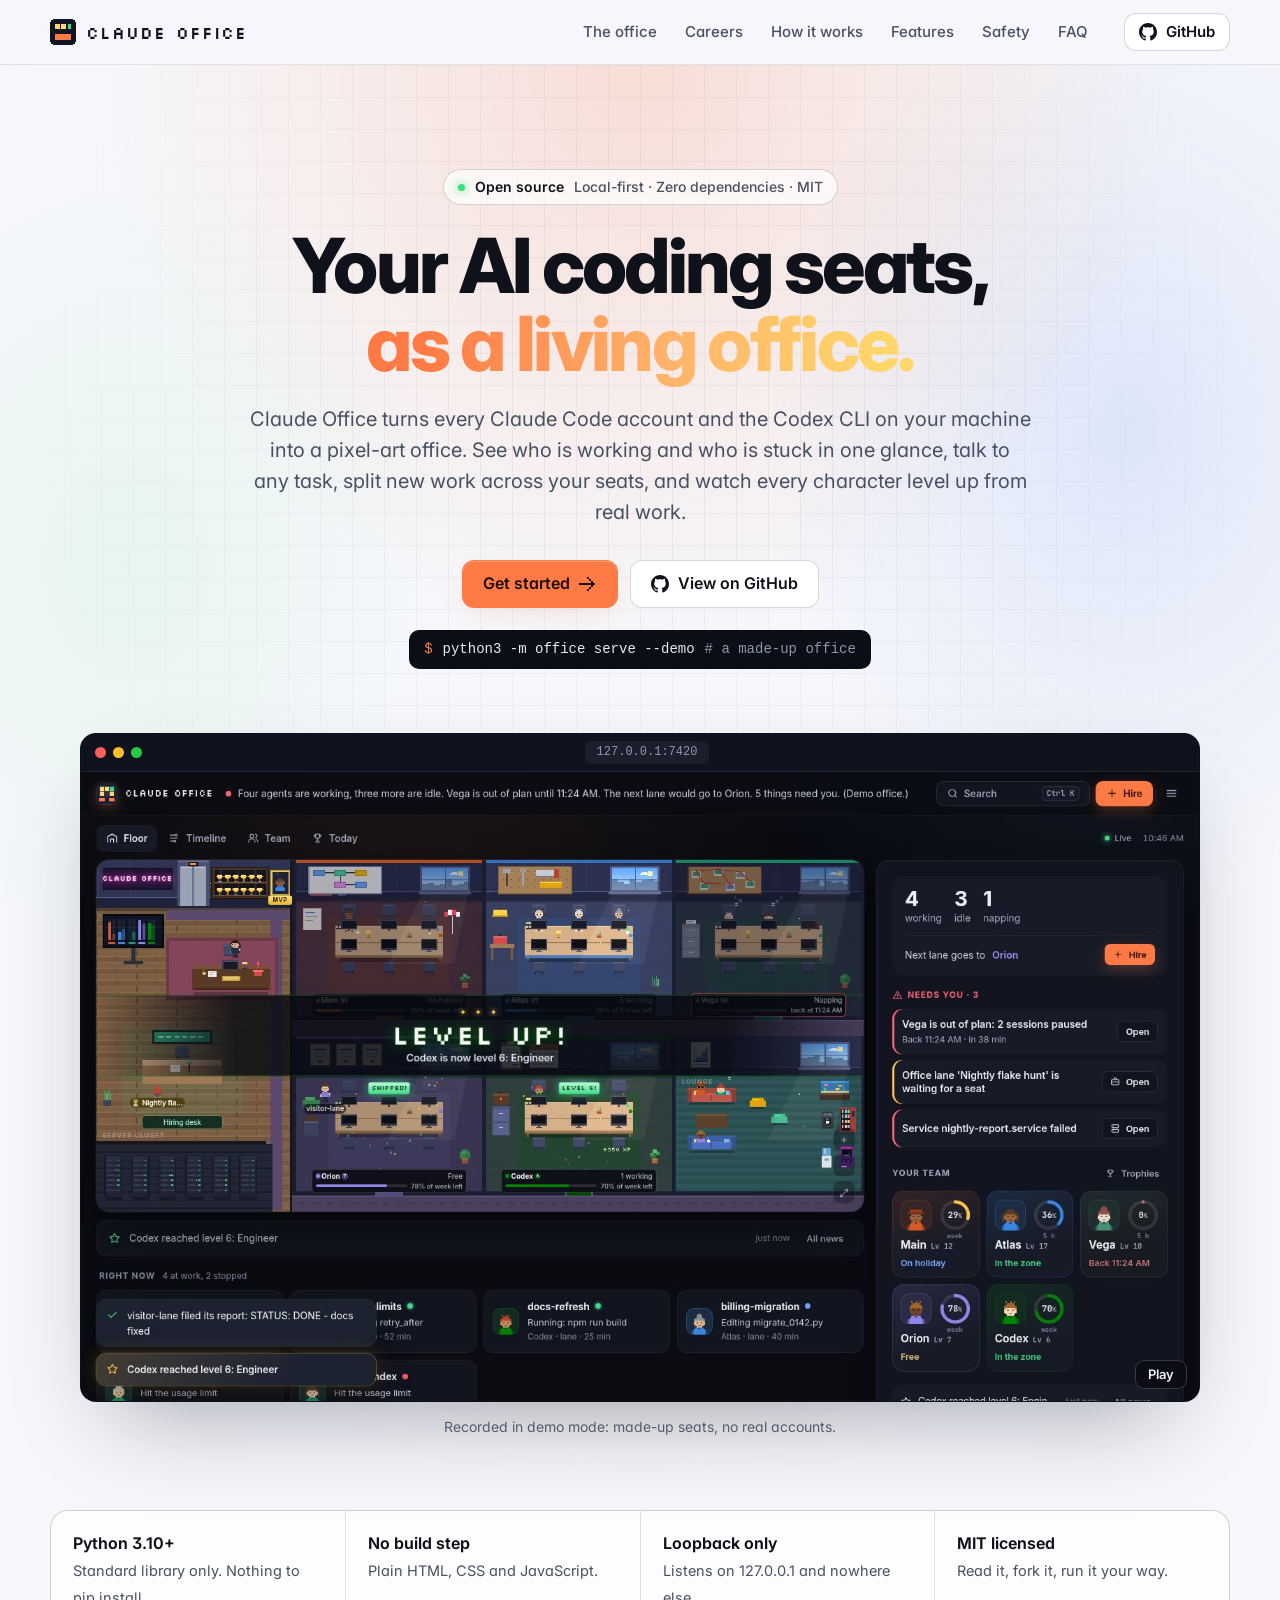
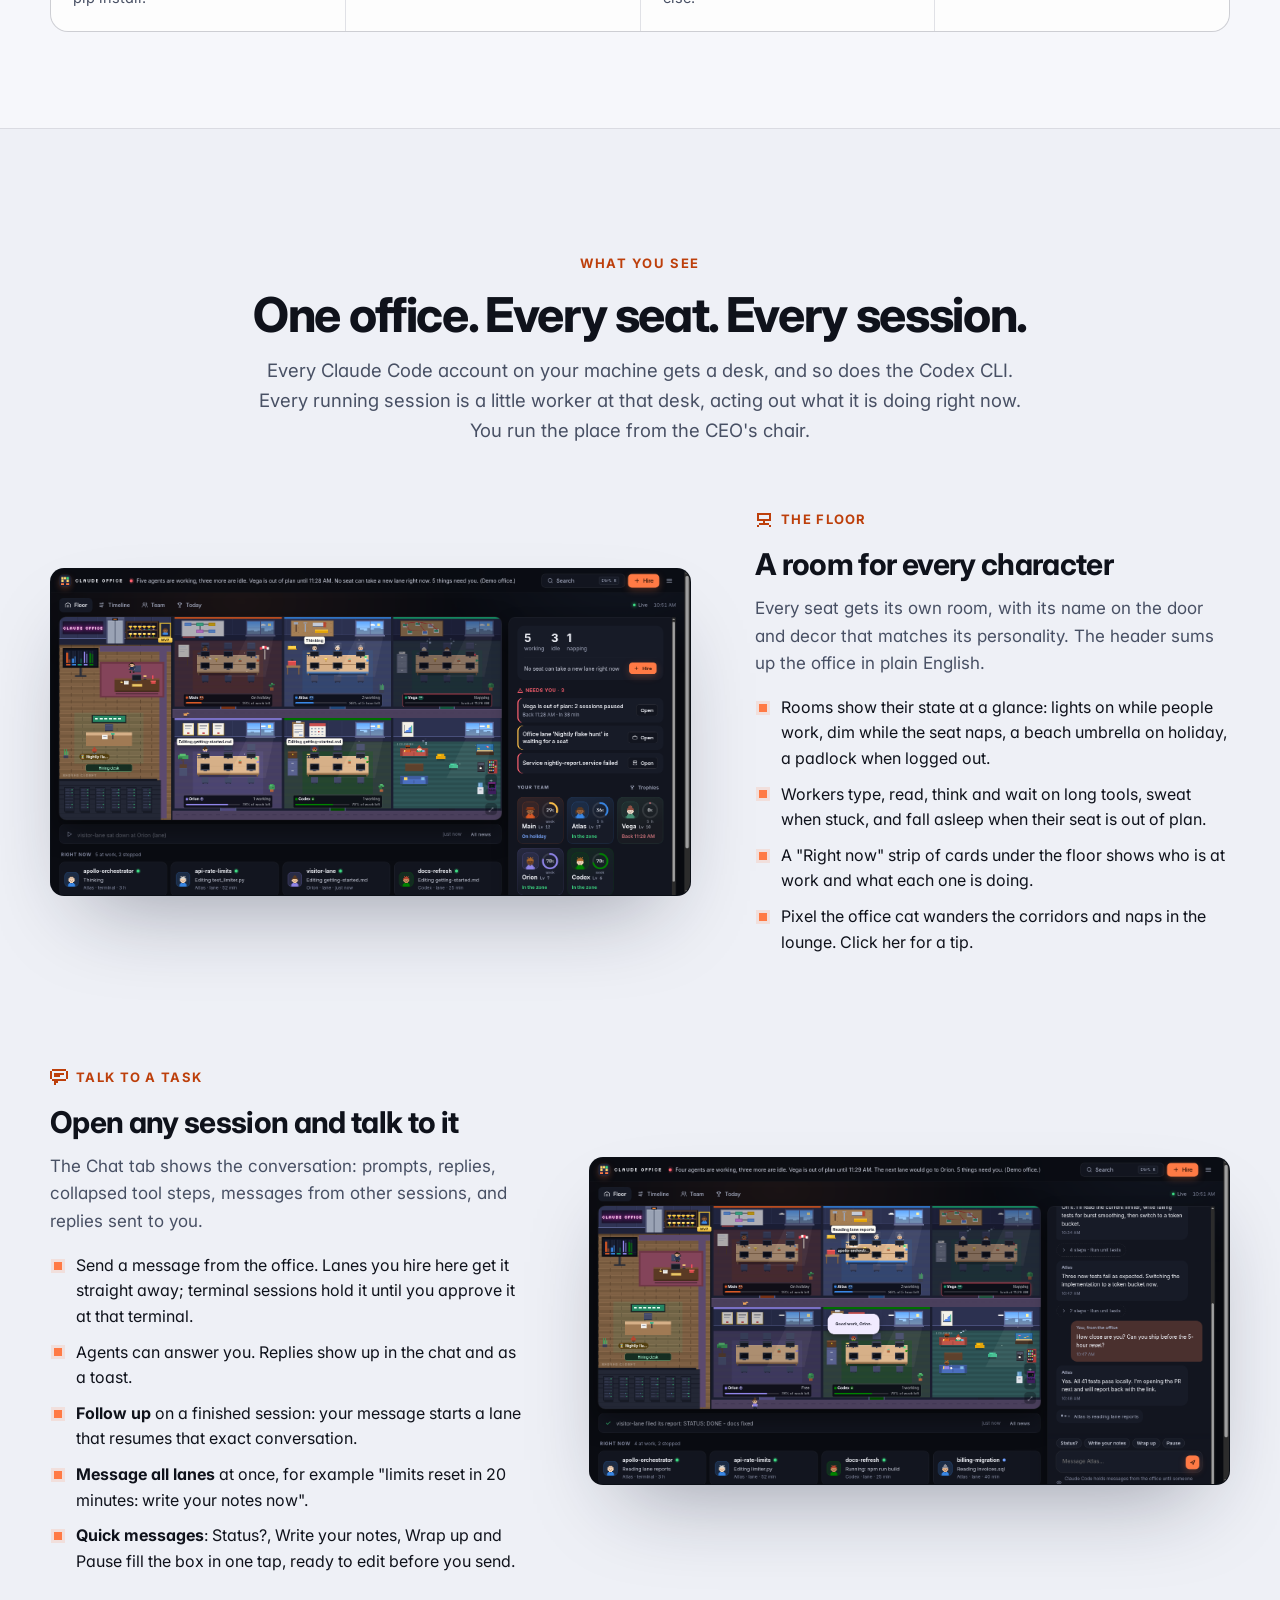
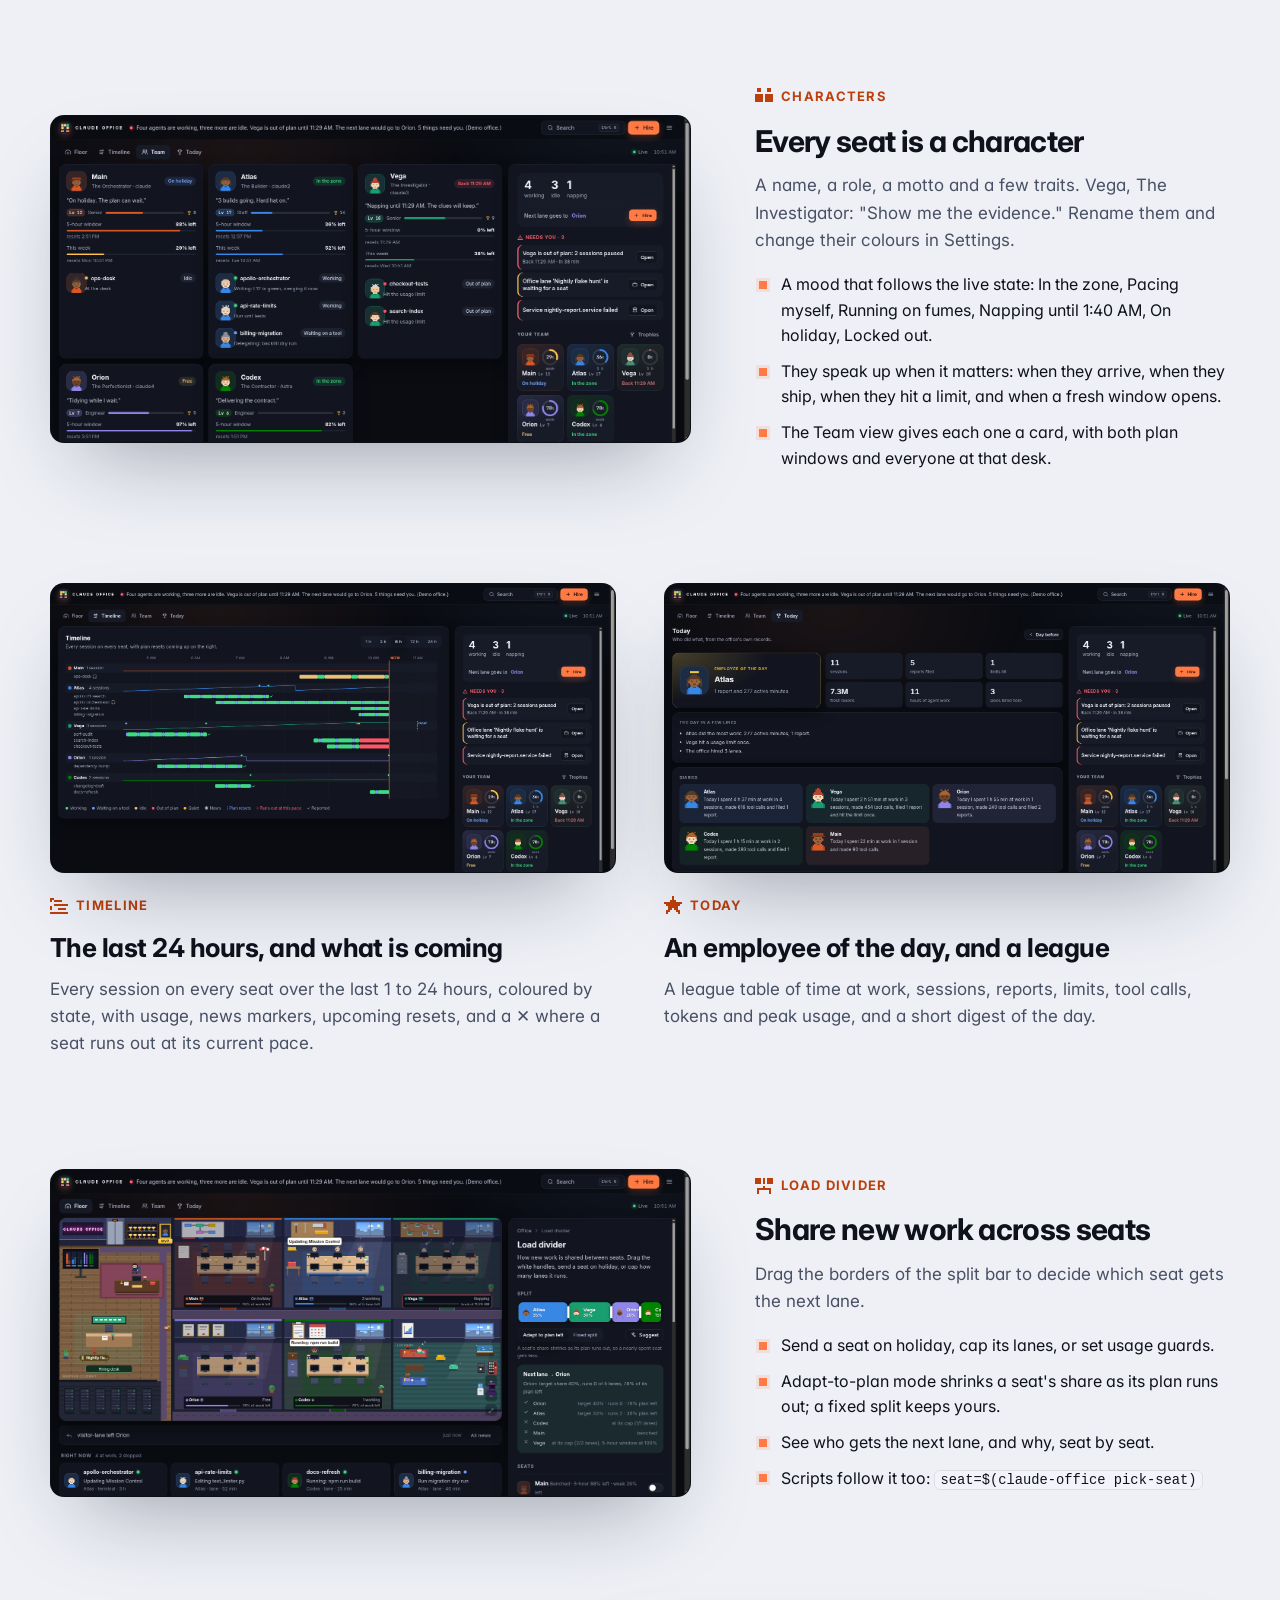
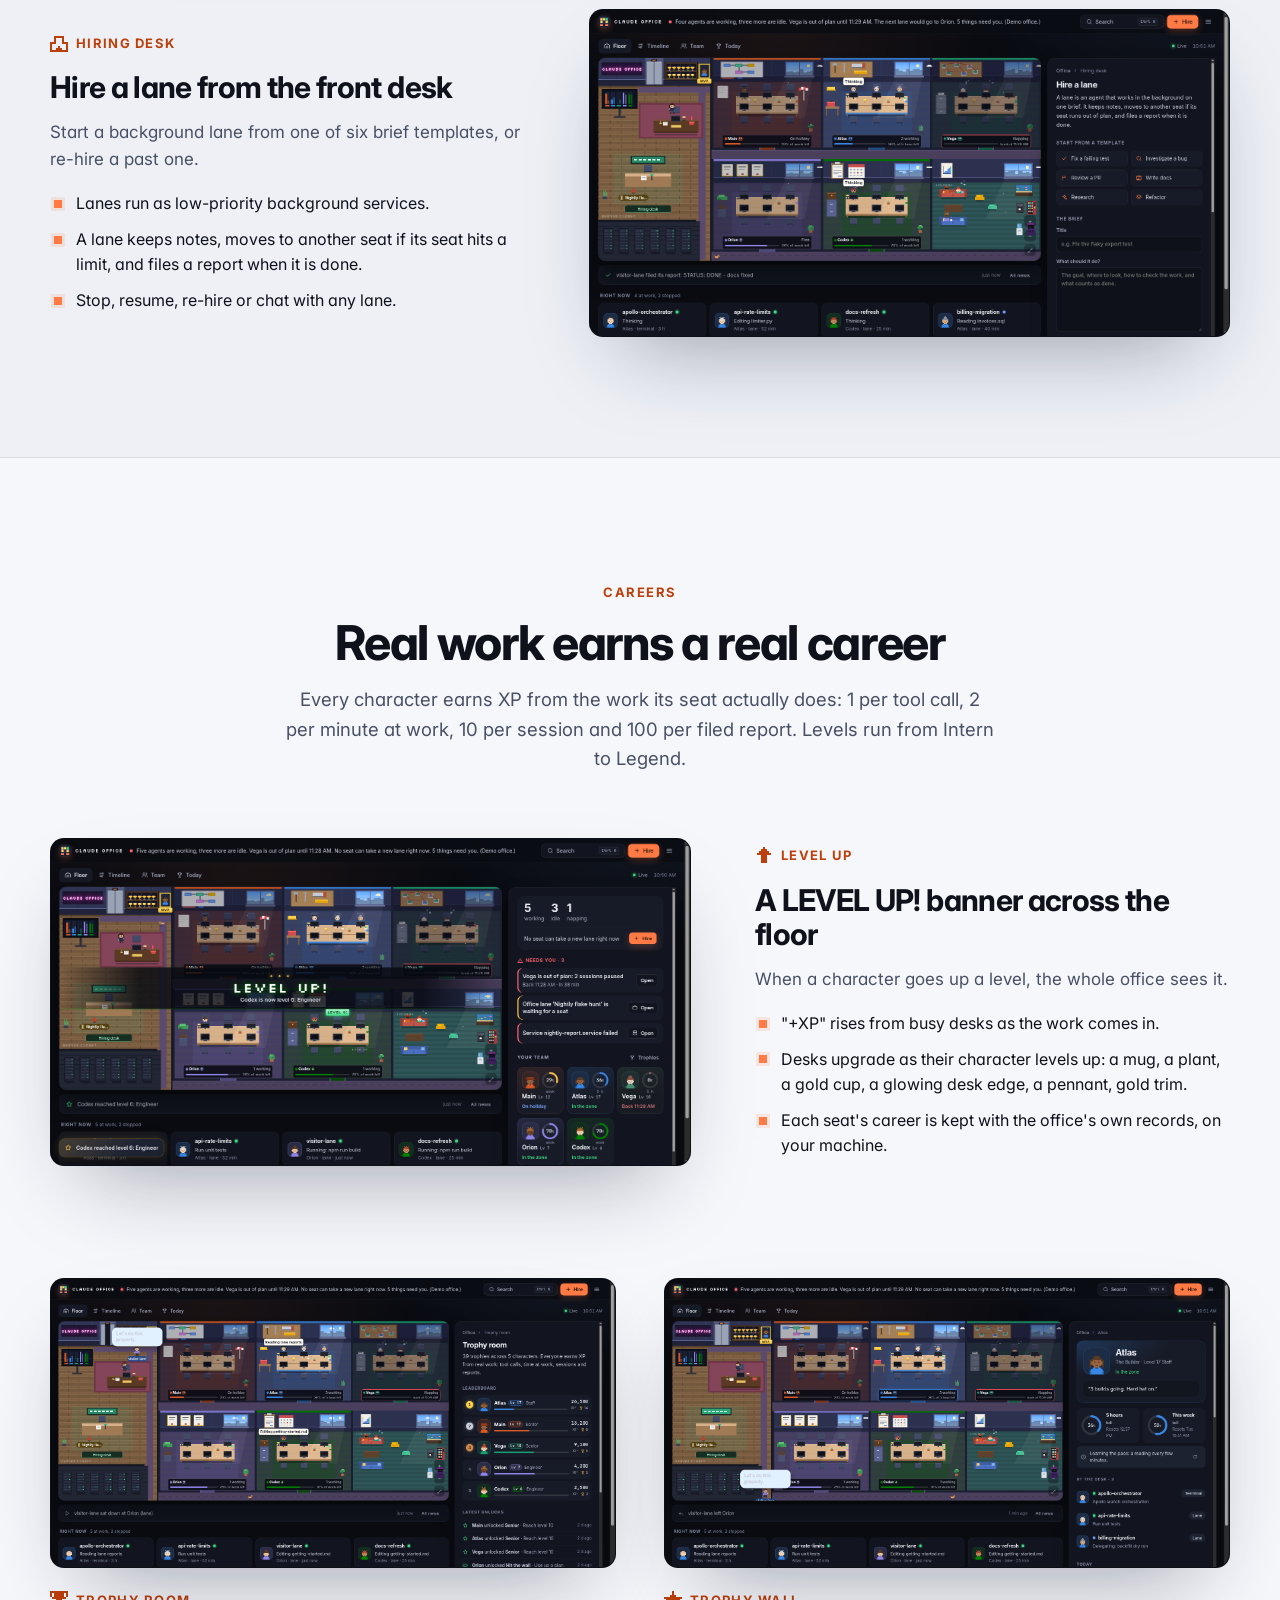
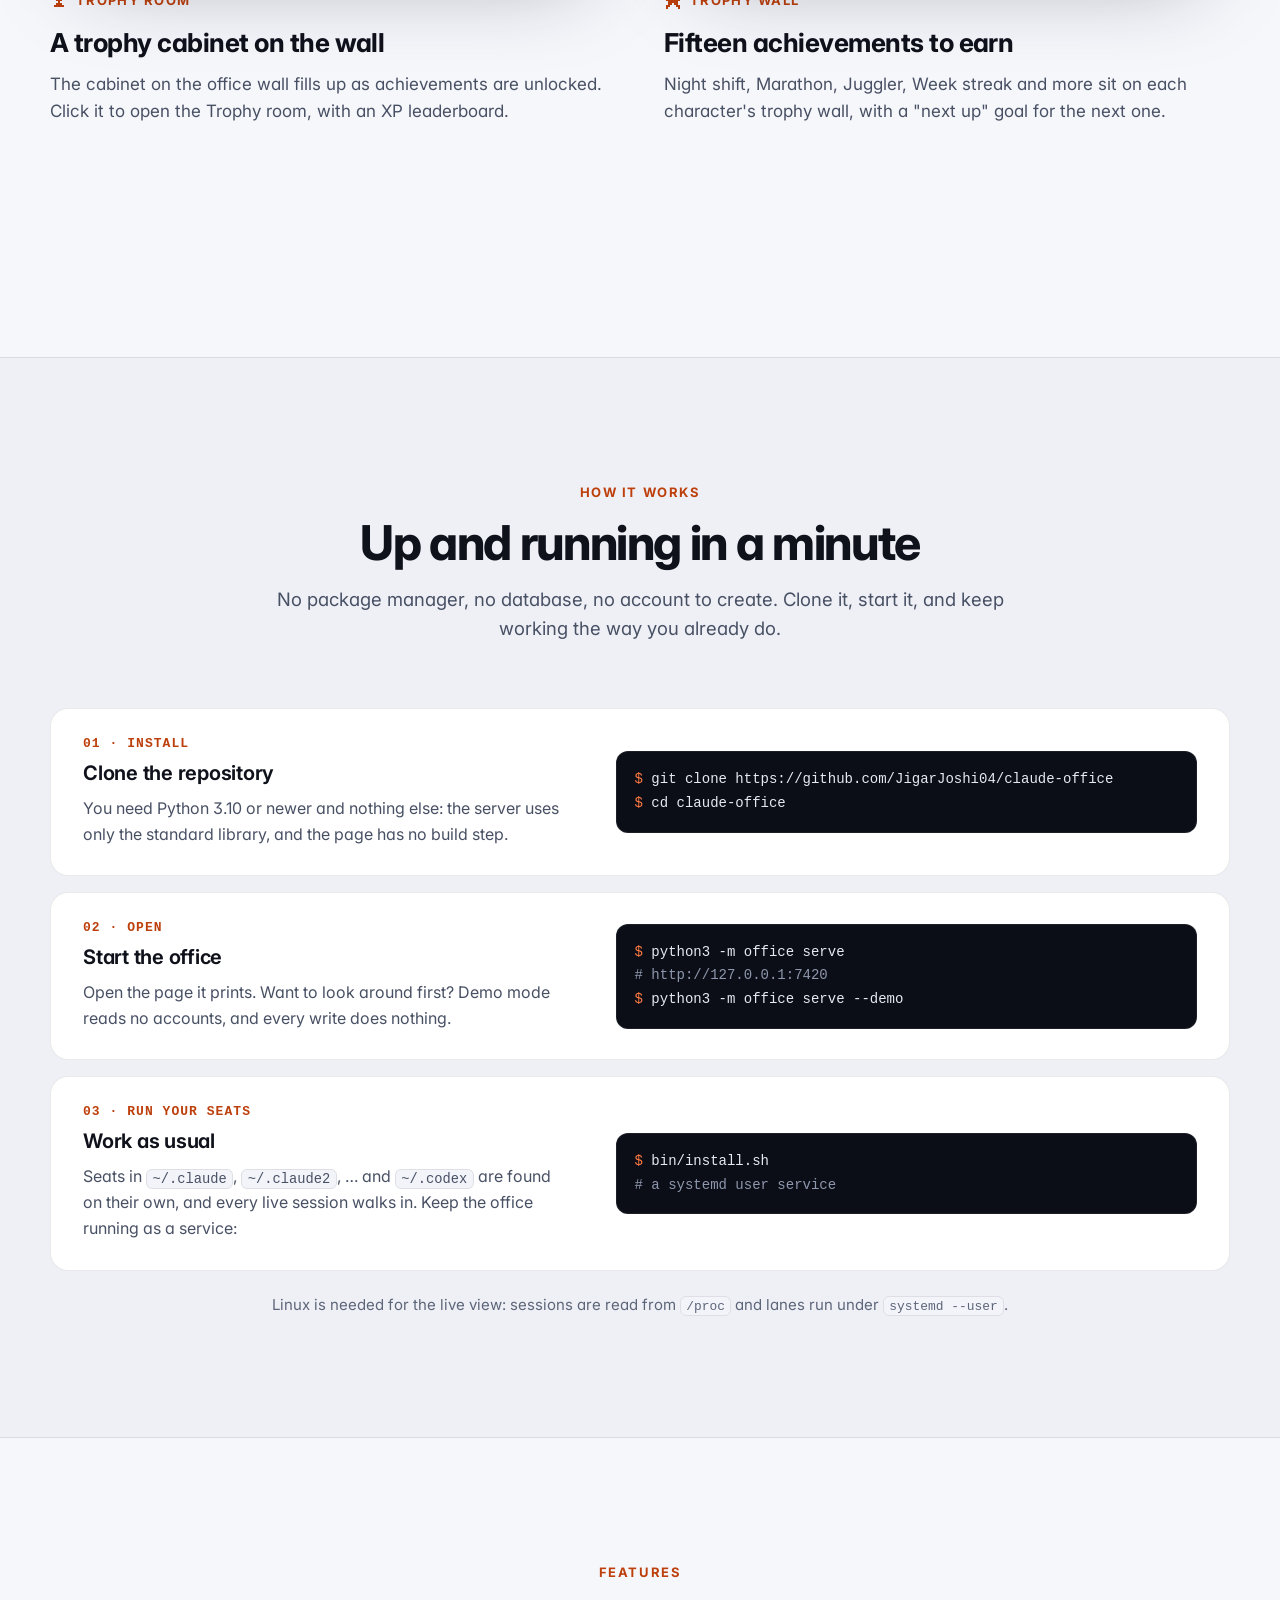
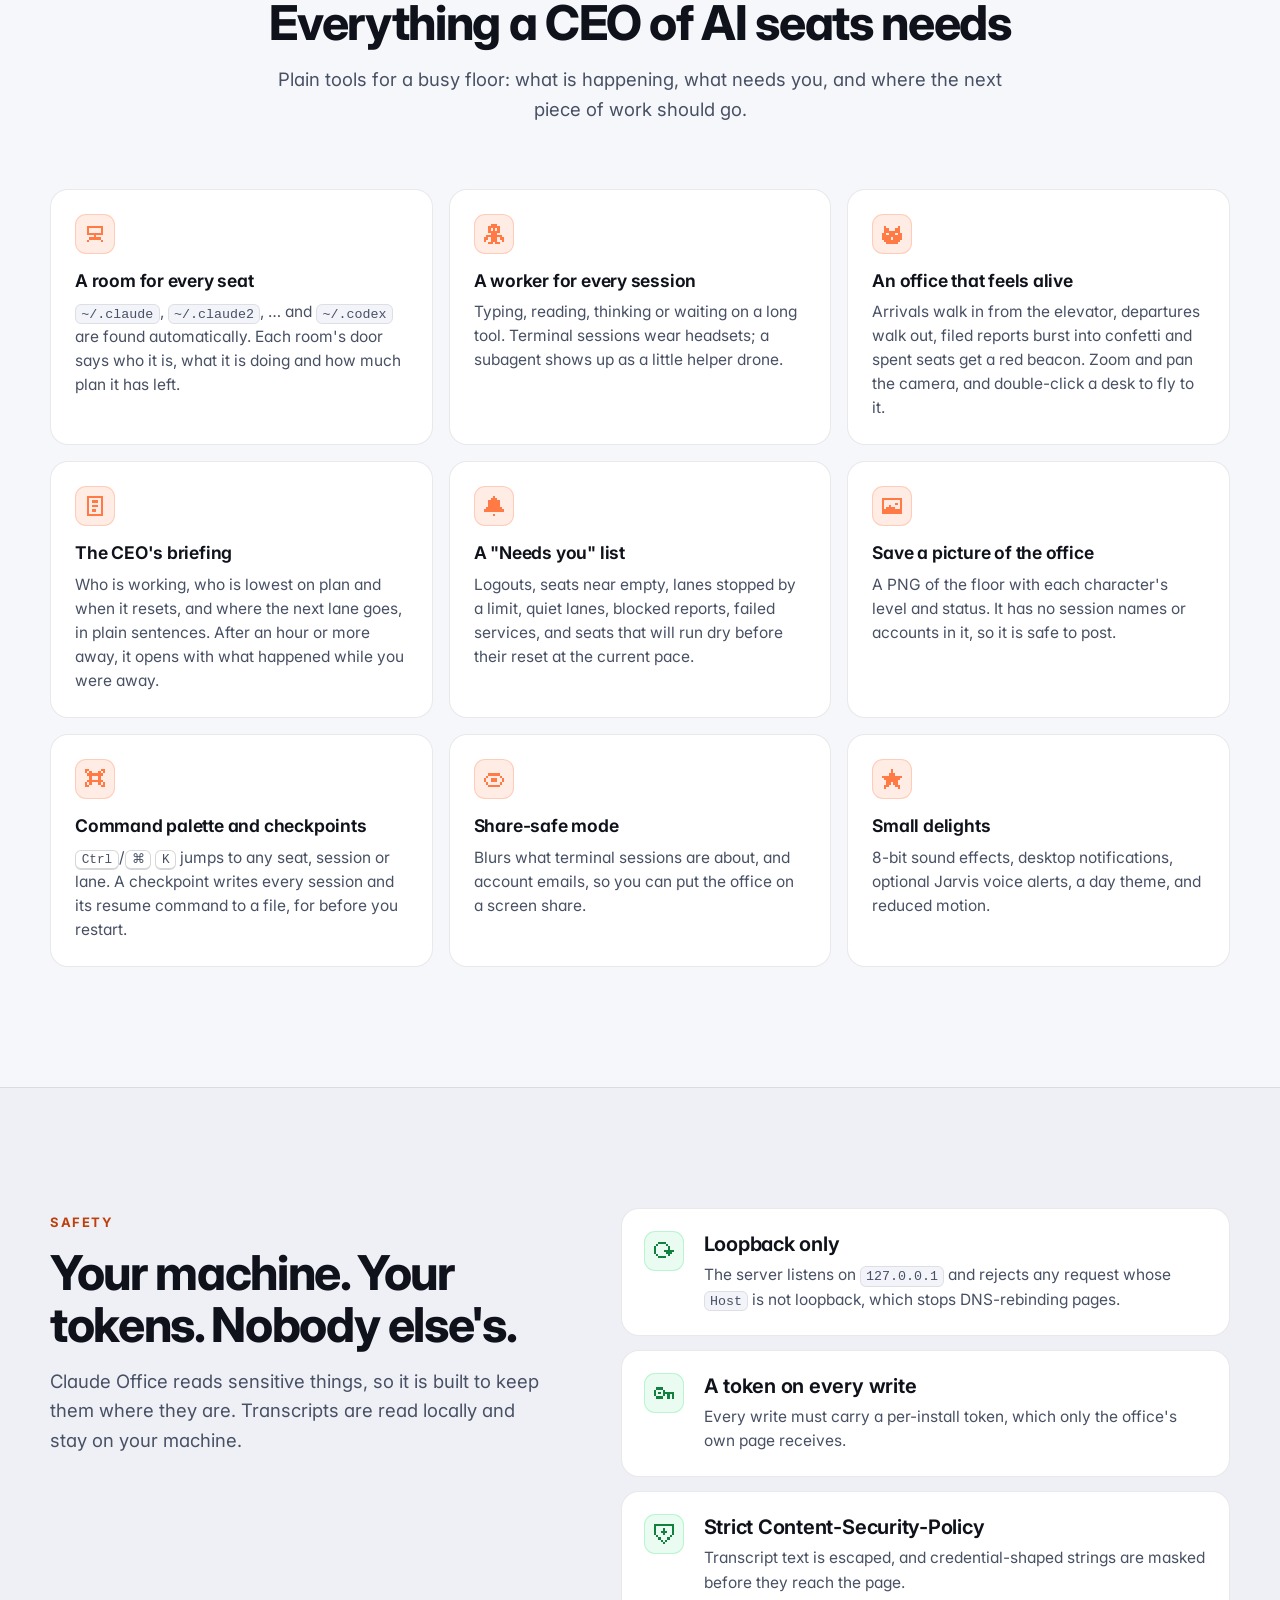
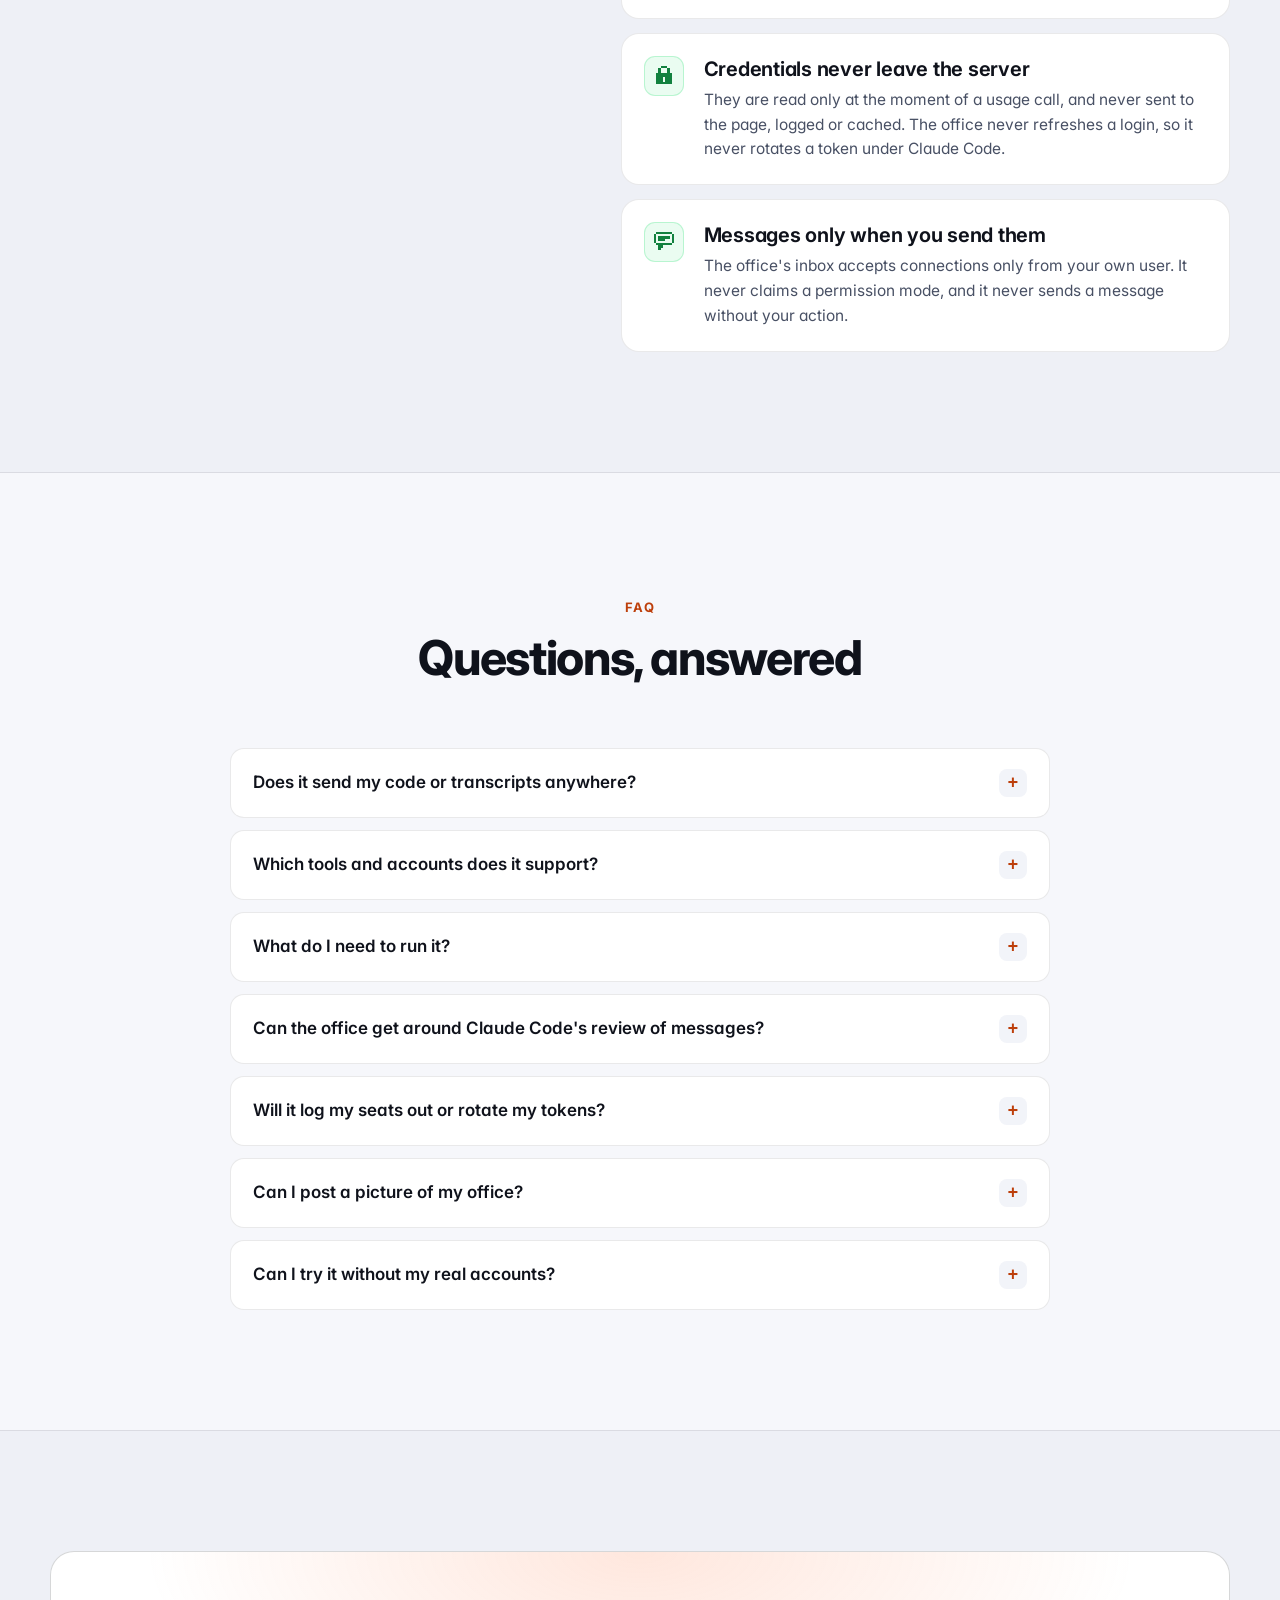
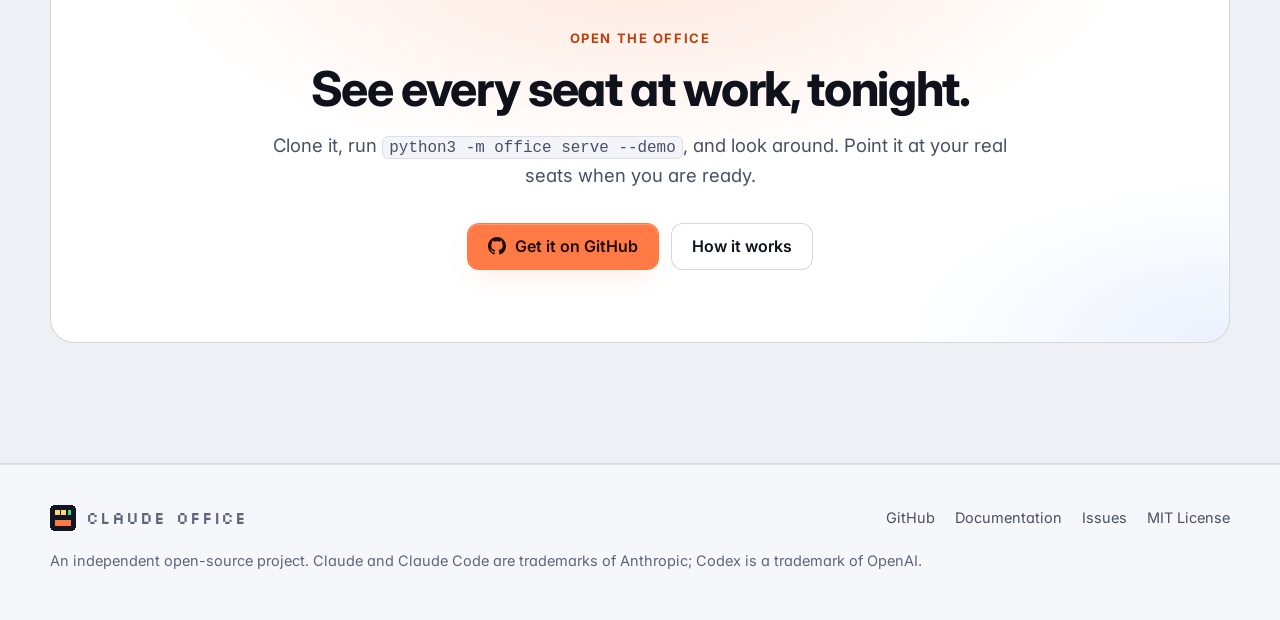
==== commit dbbd27fc: "docs(site): landing page copy for rooms per character" ====
--- a/docs/index.html
+++ b/docs/index.html
@@ -337,13 +337,13 @@
 
       <div class="shows">
         <article class="show">
-          <figure class="shot"><img src="office.png" width="1680" height="857" loading="lazy" decoding="async" alt="The office floor at night. The header reads: Five agents are working, three more are idle. Vega is out of plan until 2:46 AM. No seat can take a new lane right now. Below it, desk pods with a nameplate for each character and its level (Main on holiday, Atlas with 3 working, Vega napping), a trophy cabinet on the wall, a CEO office, server room, meeting room and lounge, the Right now strip under the floor, and the CEO briefing on the right."></figure>
+          <figure class="shot"><img src="office.png" width="1680" height="857" loading="lazy" decoding="async" alt="The office in demo mode: a lobby on the left with the elevator, the trophy cabinet, the CEO desk and the hiring desk, and a room per character on the right, each with decor that matches its personality and a nameplate on its door. The briefing on the right shows how many agents are working, what needs you, and the team as tiles."></figure>
           <div>
             <span class="tag"><svg class="ico" aria-hidden="true"><use href="#i-pod"/></svg>The floor</span>
-            <h3>A calm floor you can read in one glance</h3>
-            <p>The header sums up the office in plain English: who is working, who is out of plan and until when, and where the next lane would go.</p>
+            <h3>A room for every character</h3>
+            <p>Every seat gets its own room, with its name on the door and decor that matches its personality. The header sums up the office in plain English.</p>
             <ul class="ticks">
-              <li>Each desk's nameplate says who it is, what it's doing and how much plan is left, in words: "3 working · 36% of 5-hour left".</li>
+              <li>Rooms show their state at a glance: lights on while people work, dim while the seat naps, a beach umbrella on holiday, a padlock when logged out.</li>
               <li>Workers type, read, think and wait on long tools, sweat when stuck, and fall asleep when their seat is out of plan.</li>
               <li>A "Right now" strip of cards under the floor shows who is at work and what each one is doing.</li>
               <li>Pixel the office cat wanders the corridors and naps in the lounge. Click her for a tip.</li>
@@ -528,7 +528,7 @@
         <p class="sub">Plain tools for a busy floor: what is happening, what needs you, and where the next piece of work should go.</p>
       </div>
       <div class="grid">
-        <div class="card"><div class="badge"><svg class="ico" aria-hidden="true"><use href="#i-pod"/></svg></div><h3>A desk for every seat</h3><p><code>~/.claude</code>, <code>~/.claude2</code>, … and <code>~/.codex</code> are found automatically. Each desk's nameplate says what that seat is doing and how much plan it has left.</p></div>
+        <div class="card"><div class="badge"><svg class="ico" aria-hidden="true"><use href="#i-pod"/></svg></div><h3>A room for every seat</h3><p><code>~/.claude</code>, <code>~/.claude2</code>, … and <code>~/.codex</code> are found automatically. Each room's door says who it is, what it is doing and how much plan it has left.</p></div>
         <div class="card"><div class="badge"><svg class="ico" aria-hidden="true"><use href="#i-worker"/></svg></div><h3>A worker for every session</h3><p>Typing, reading, thinking or waiting on a long tool. Terminal sessions wear headsets; a subagent shows up as a little helper drone.</p></div>
         <div class="card"><div class="badge"><svg class="ico" aria-hidden="true"><use href="#i-cat"/></svg></div><h3>An office that feels alive</h3><p>Arrivals walk in from the elevator, departures walk out, filed reports burst into confetti and spent seats get a red beacon. Zoom and pan the camera, and double-click a desk to fly to it.</p></div>
         <div class="card"><div class="badge"><svg class="ico" aria-hidden="true"><use href="#i-brief"/></svg></div><h3>The CEO's briefing</h3><p>Who is working, who is lowest on plan and when it resets, and where the next lane goes, in plain sentences. After an hour or more away, it opens with what happened while you were away.</p></div>
@@ -571,7 +571,7 @@
         </details>
         <details>
           <summary>Which tools and accounts does it support?</summary>
-          <div class="a"><p>Claude Code accounts in <code>~/.claude</code>, <code>~/.claude2</code>, <code>~/.claude3</code> and so on, plus the Codex CLI in <code>~/.codex</code>. Each folder that holds a login becomes a seat with its own desk pod.</p></div>
+          <div class="a"><p>Claude Code accounts in <code>~/.claude</code>, <code>~/.claude2</code>, <code>~/.claude3</code> and so on, plus the Codex CLI in <code>~/.codex</code>. Each folder that holds a login becomes a seat with its own room.</p></div>
         </details>
         <details>
           <summary>What do I need to run it?</summary>
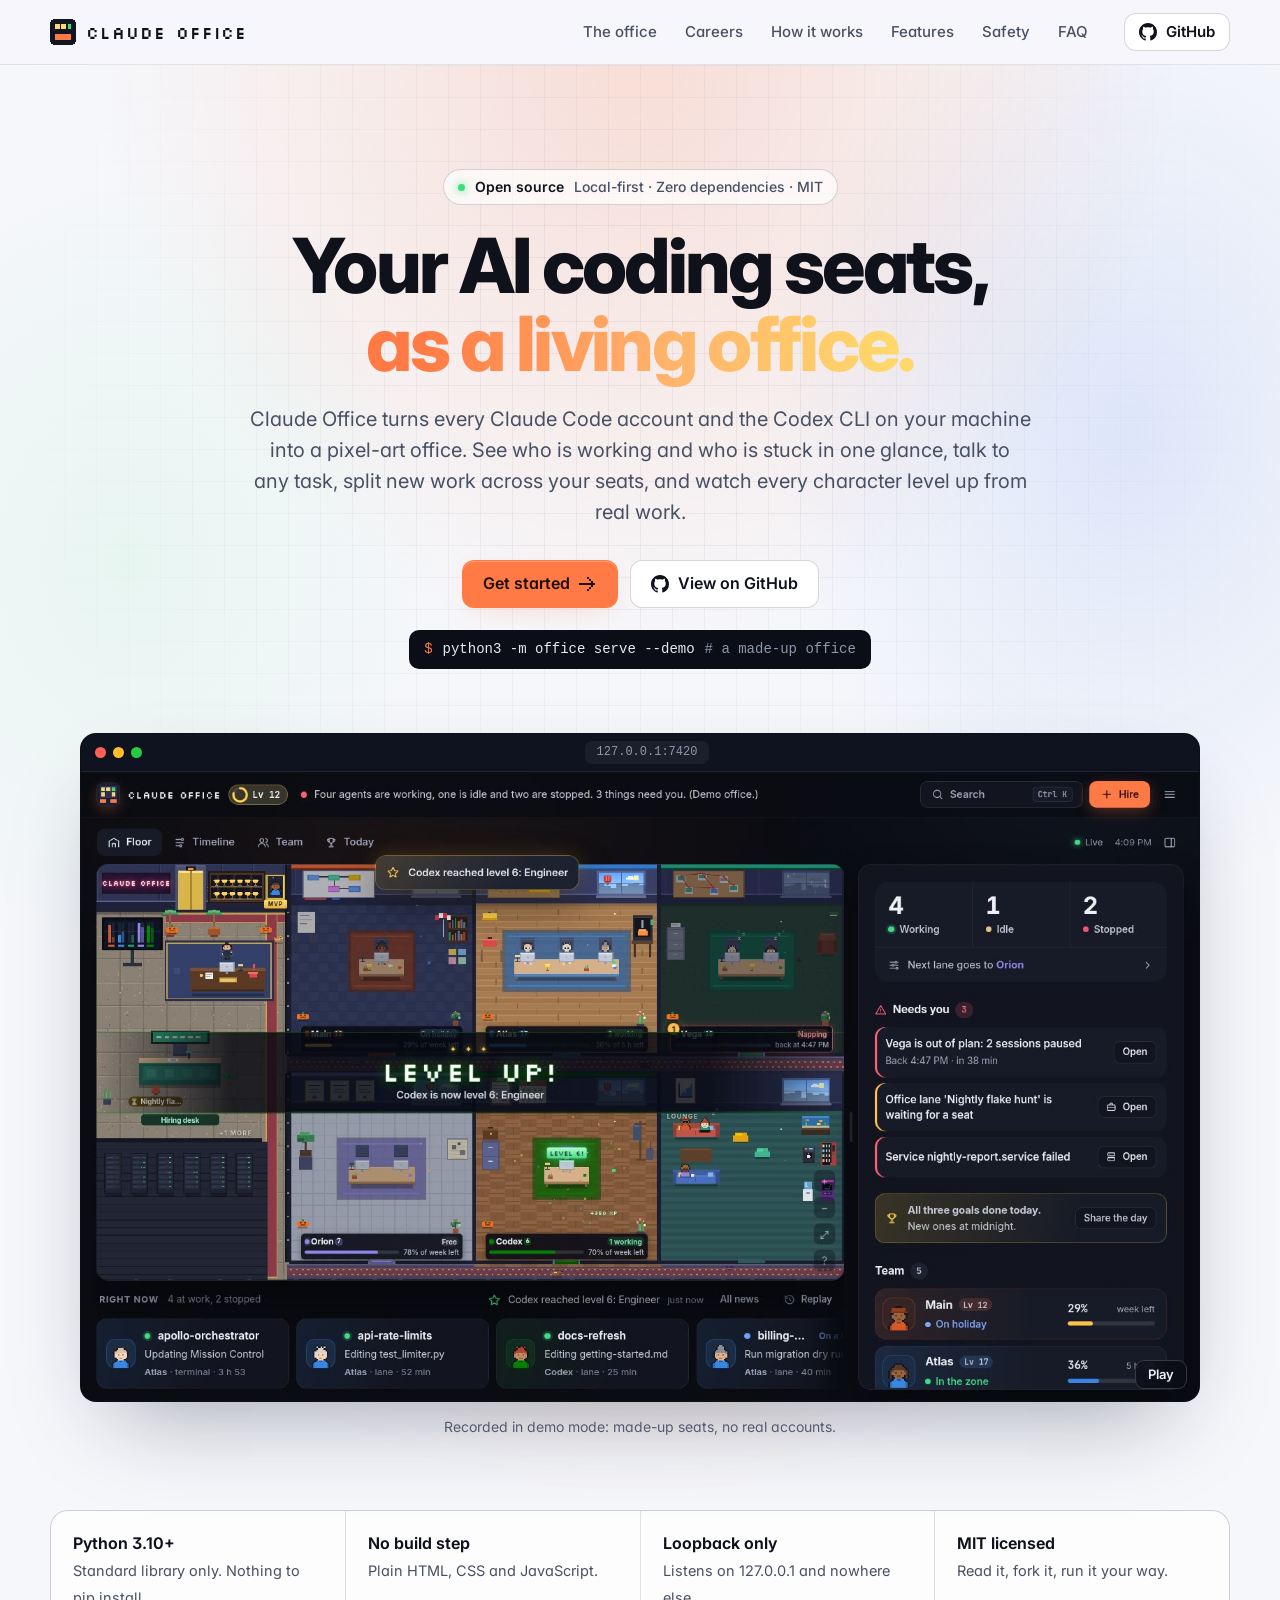
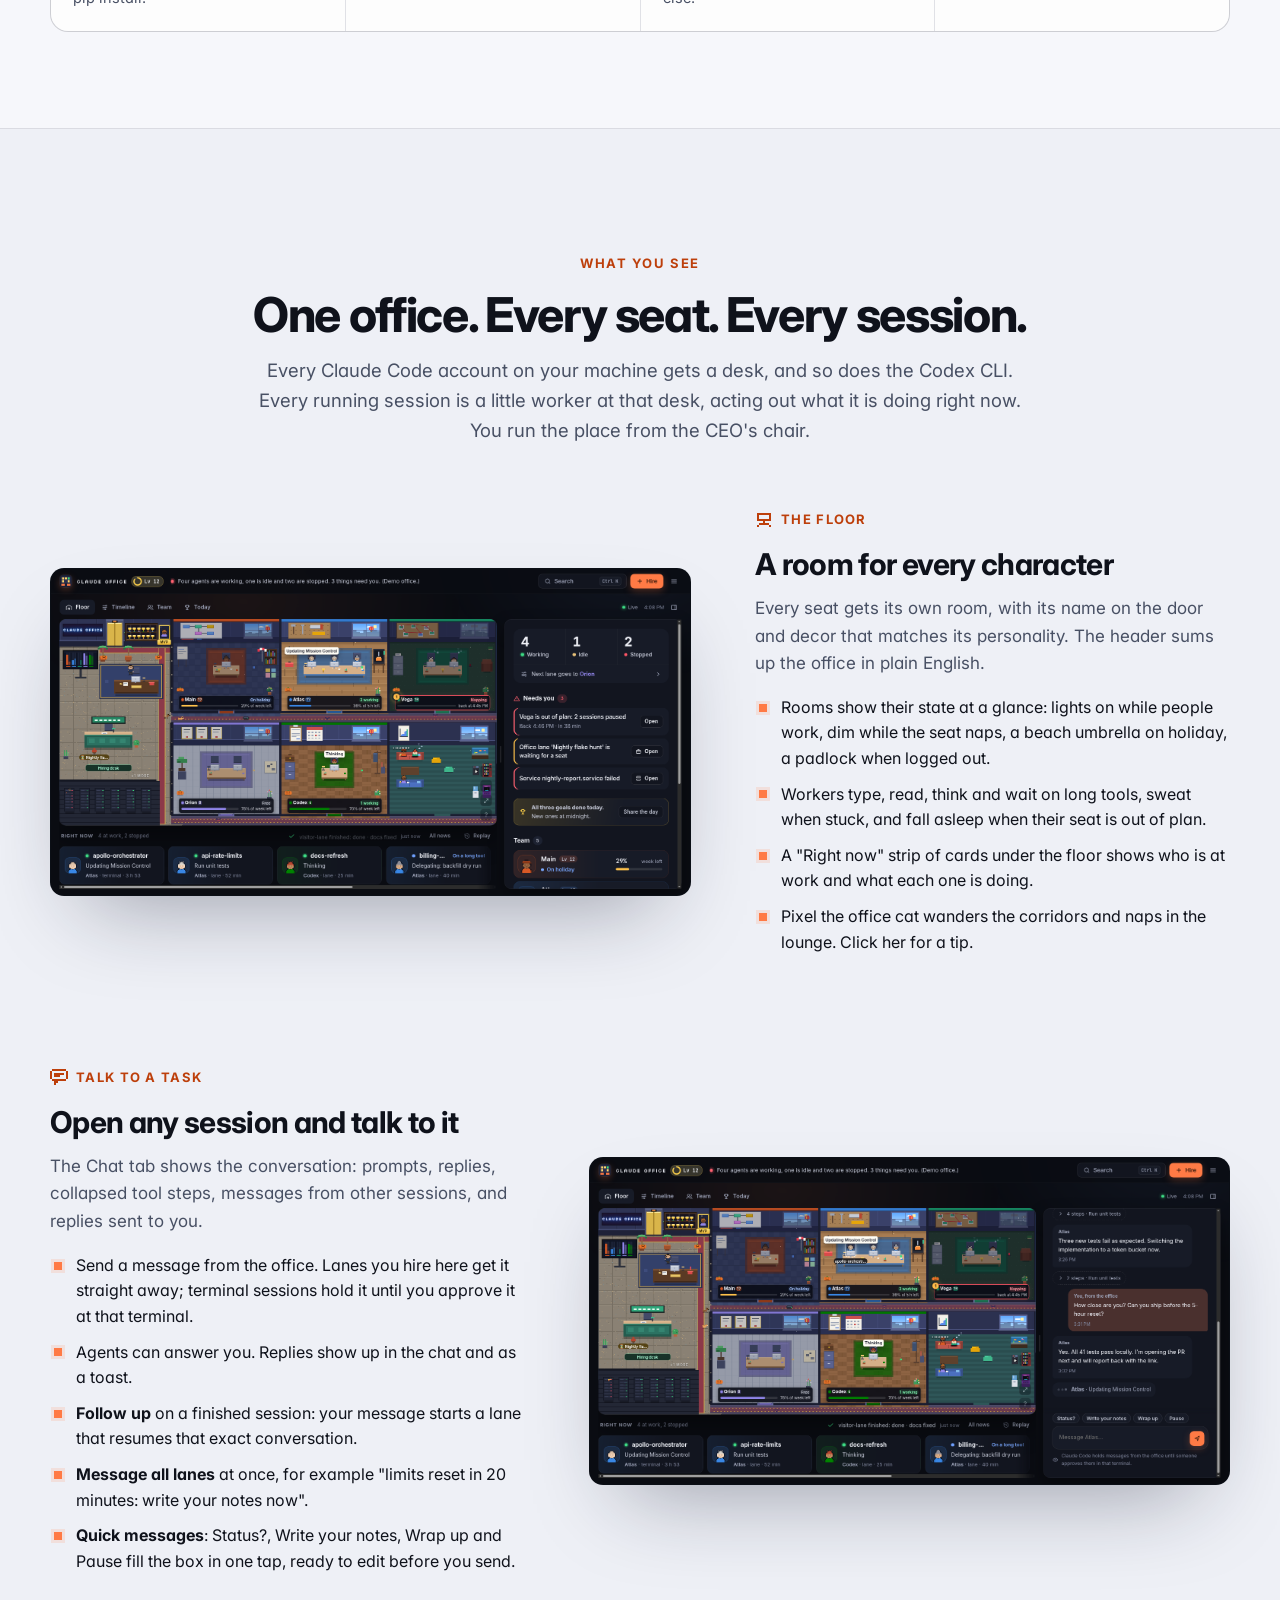
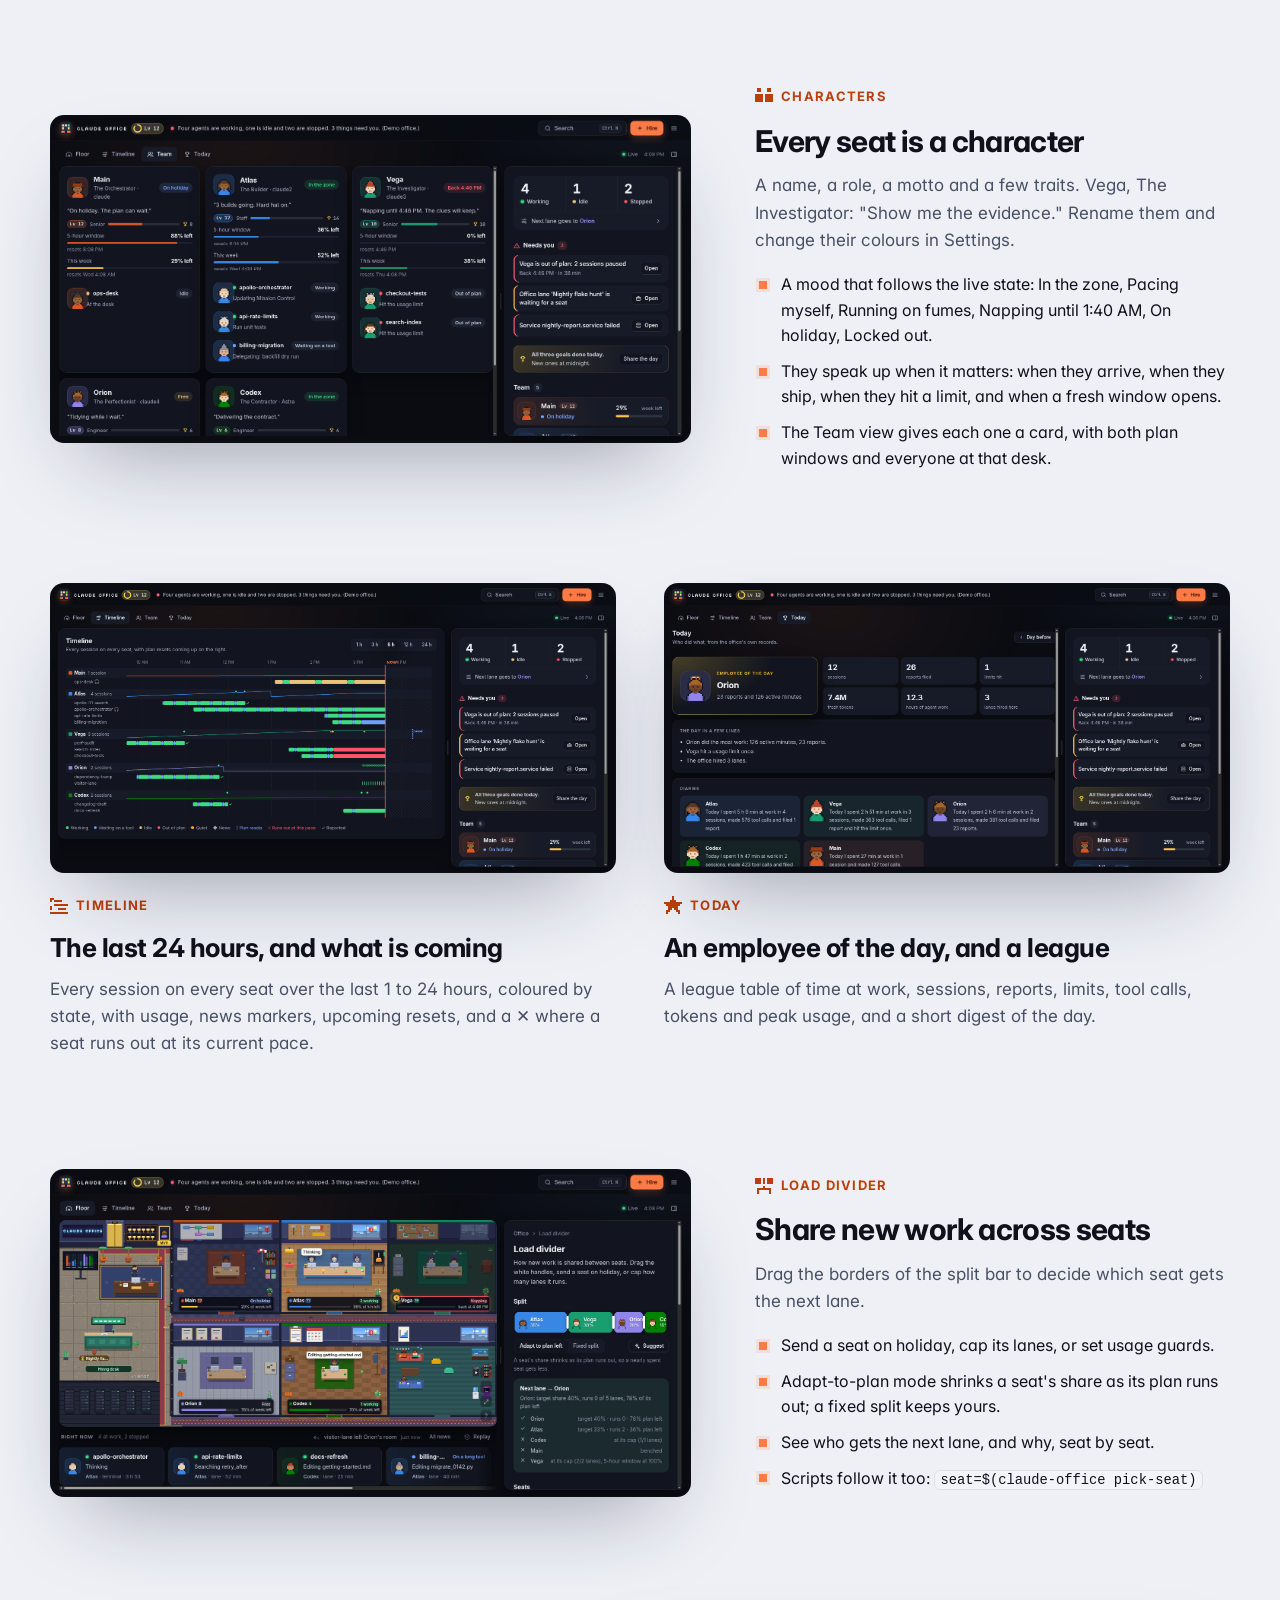
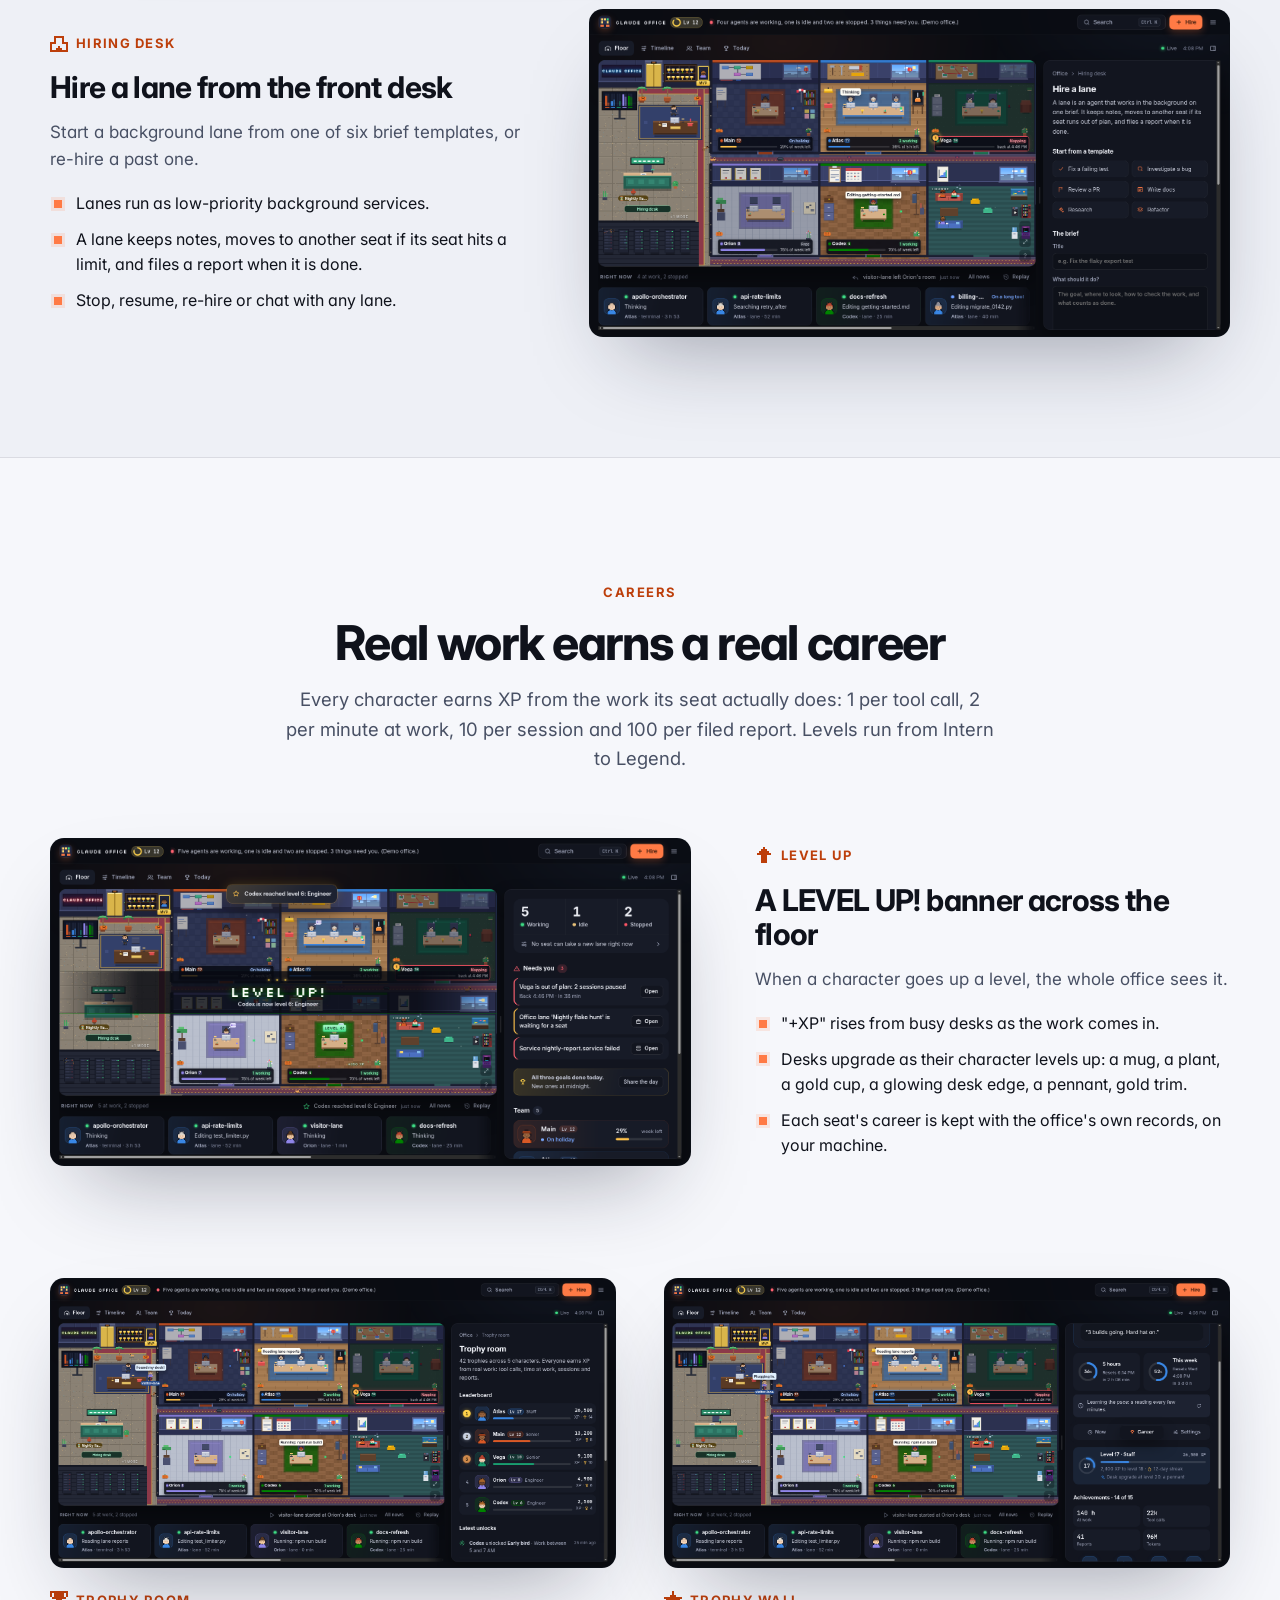
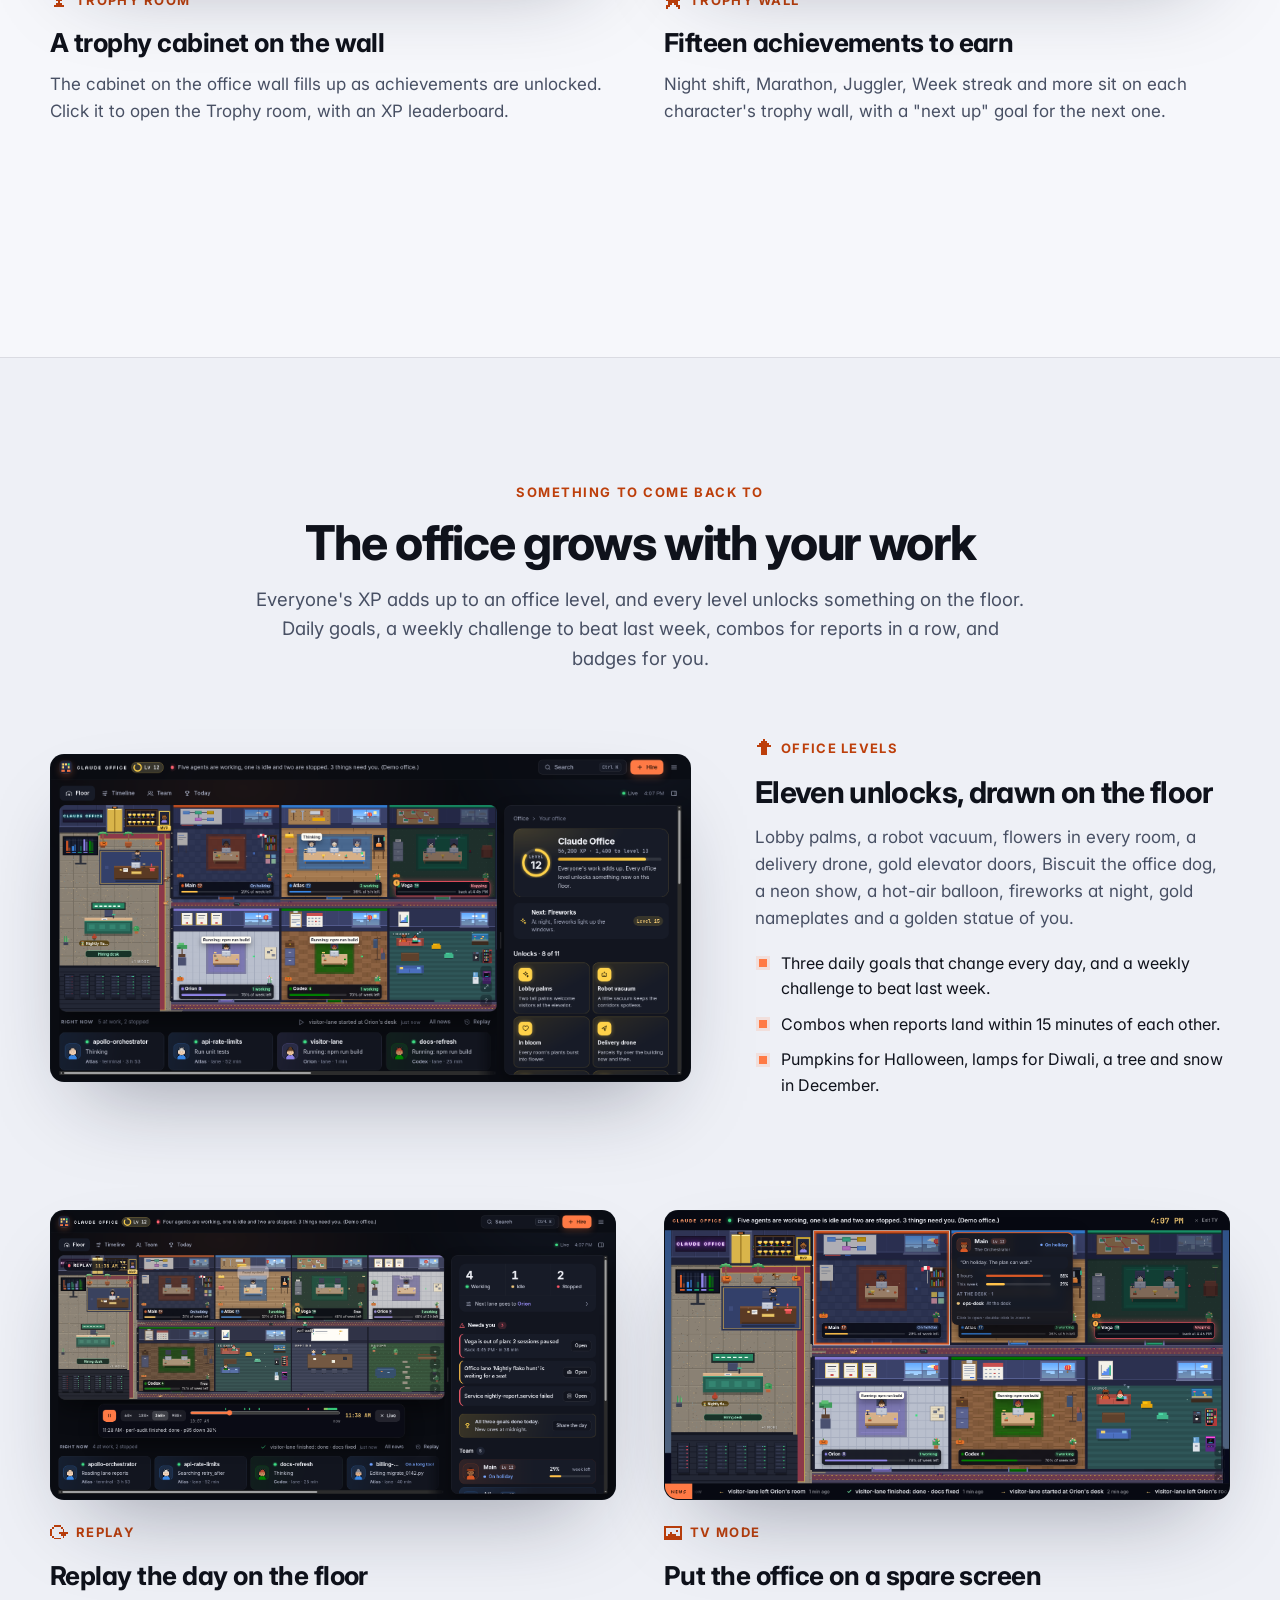
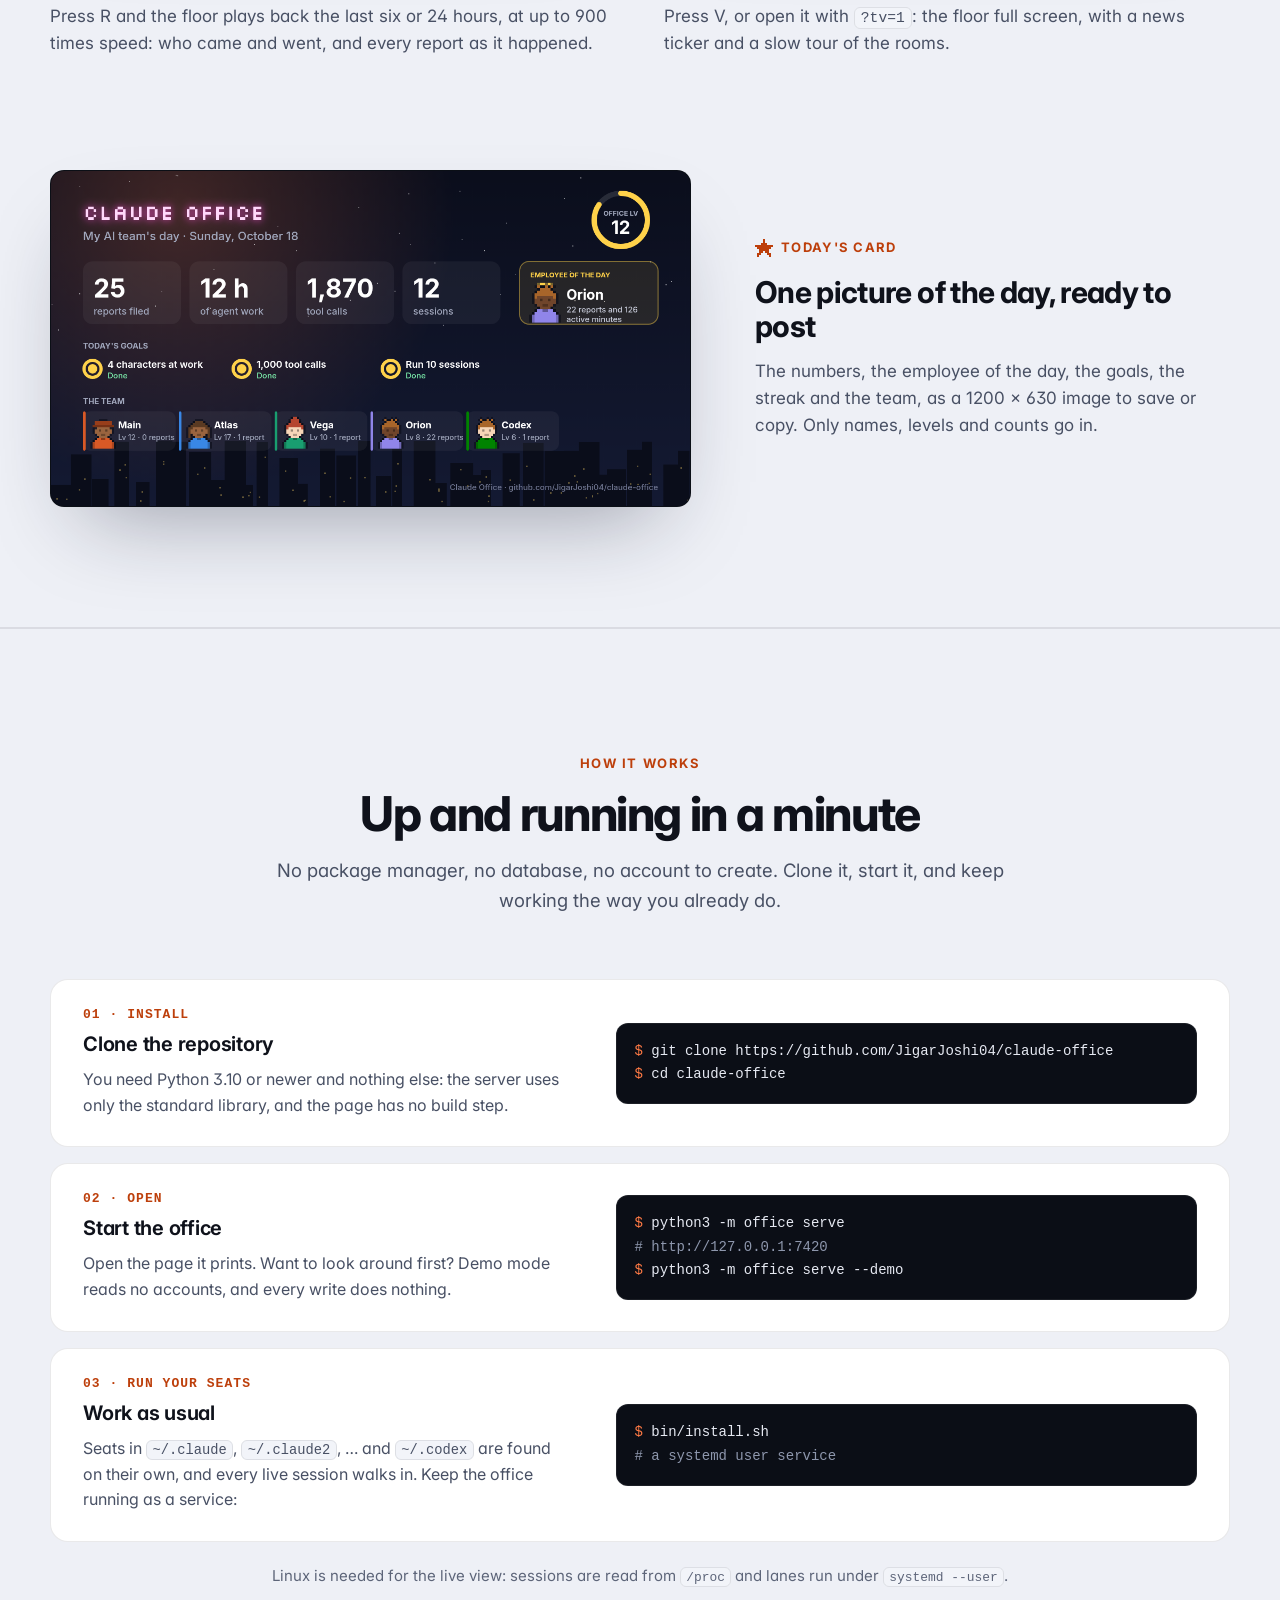
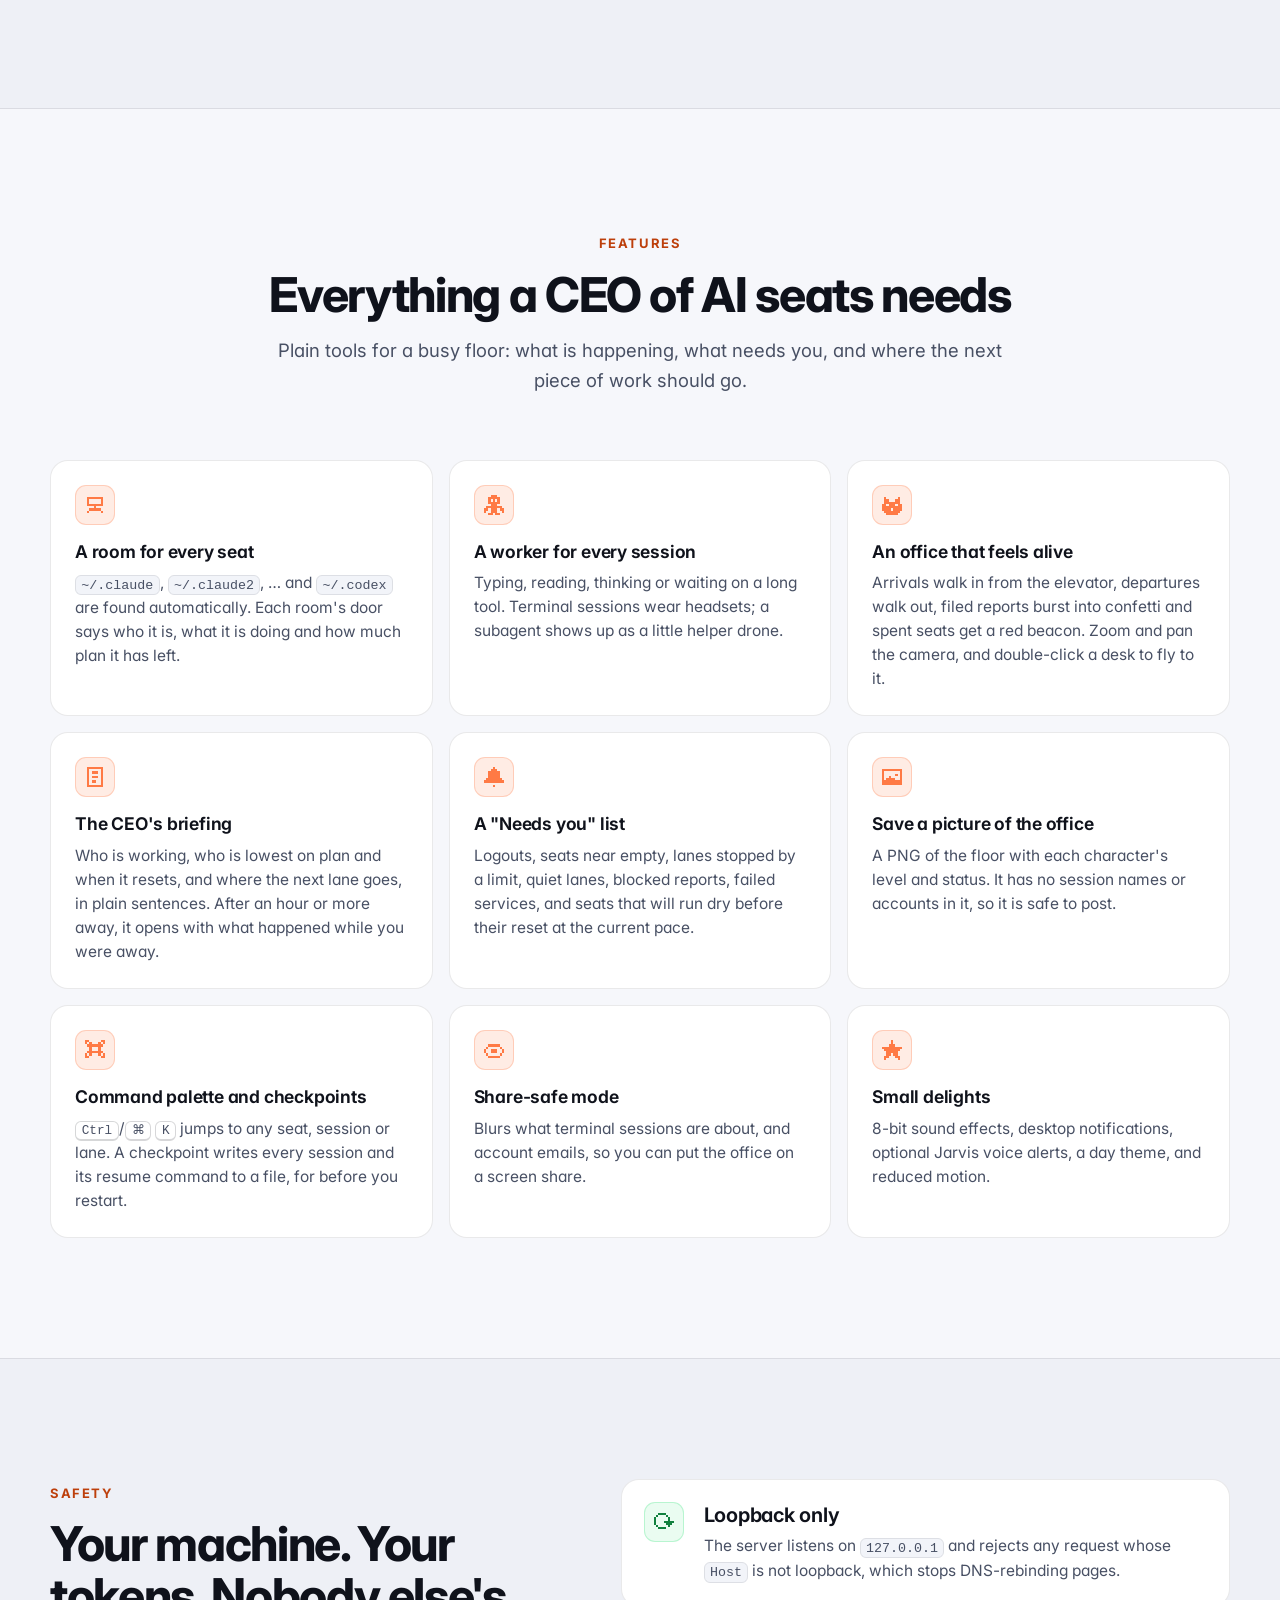
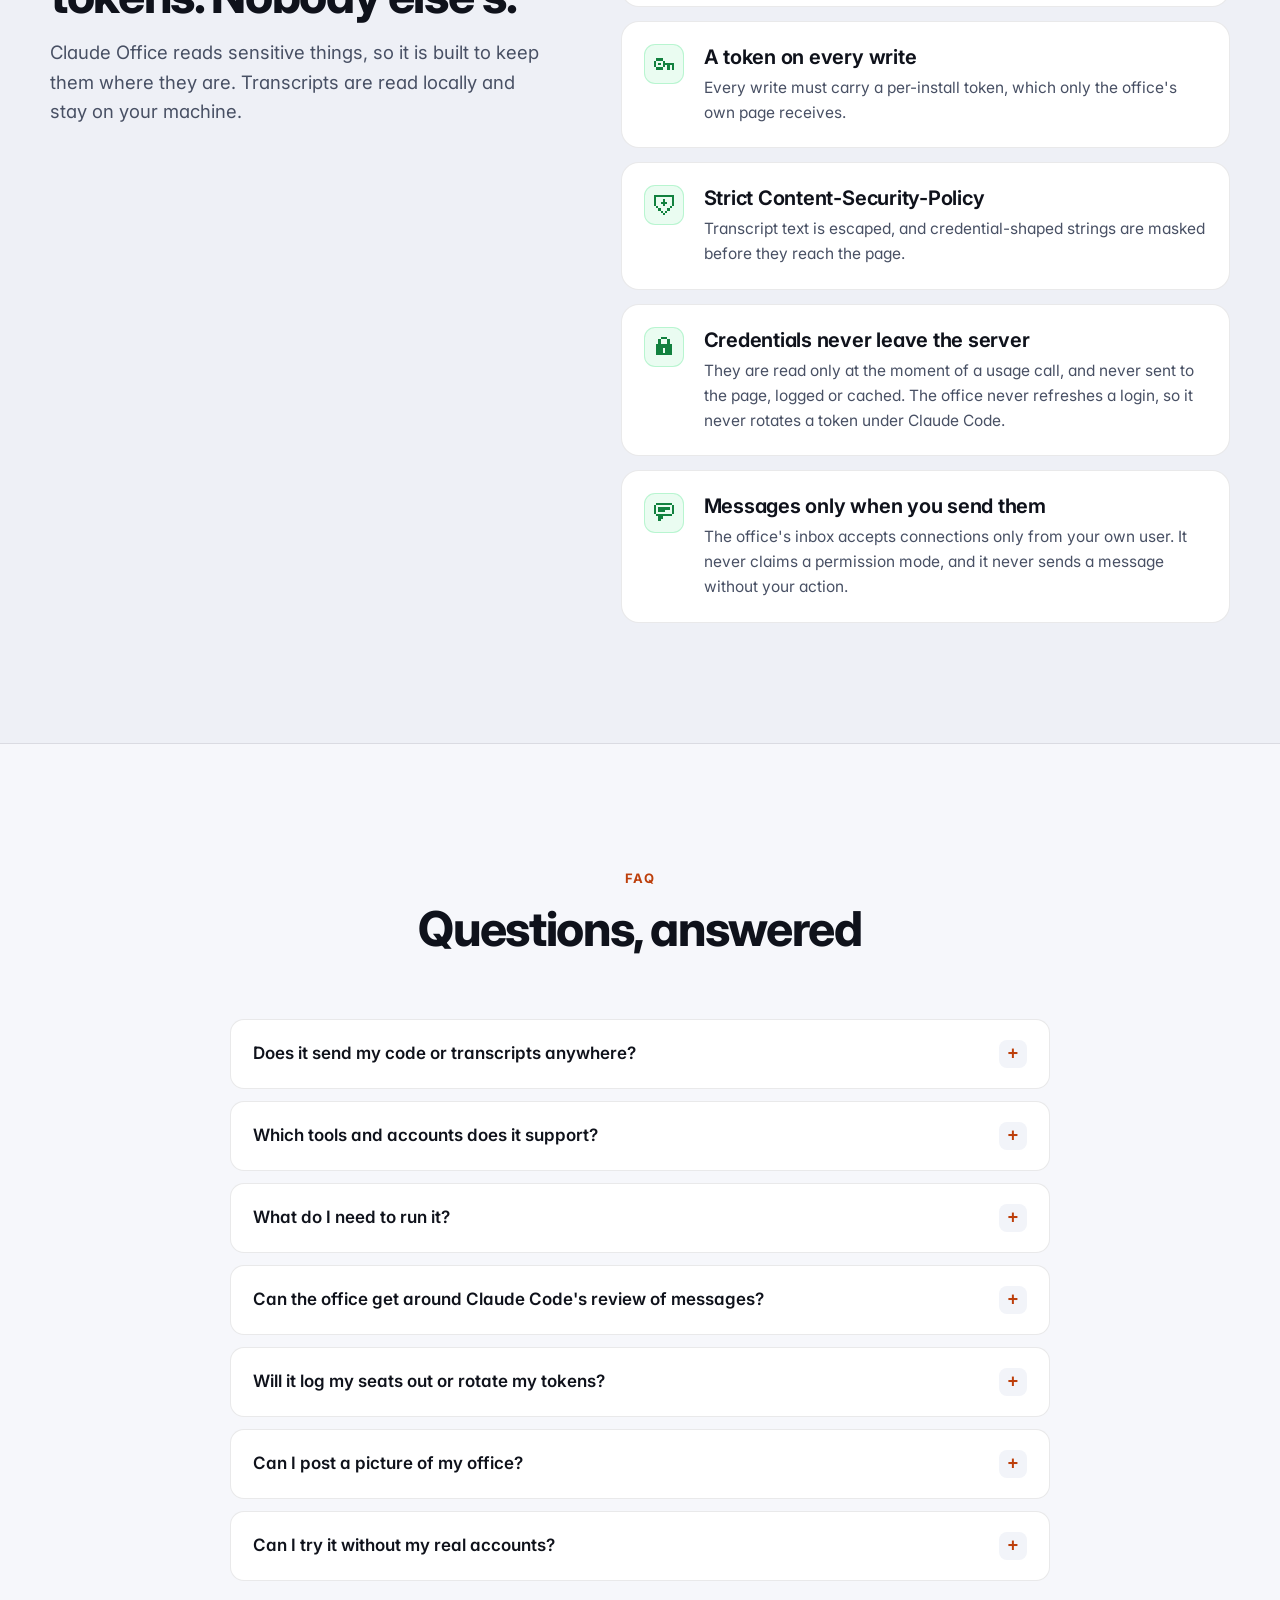
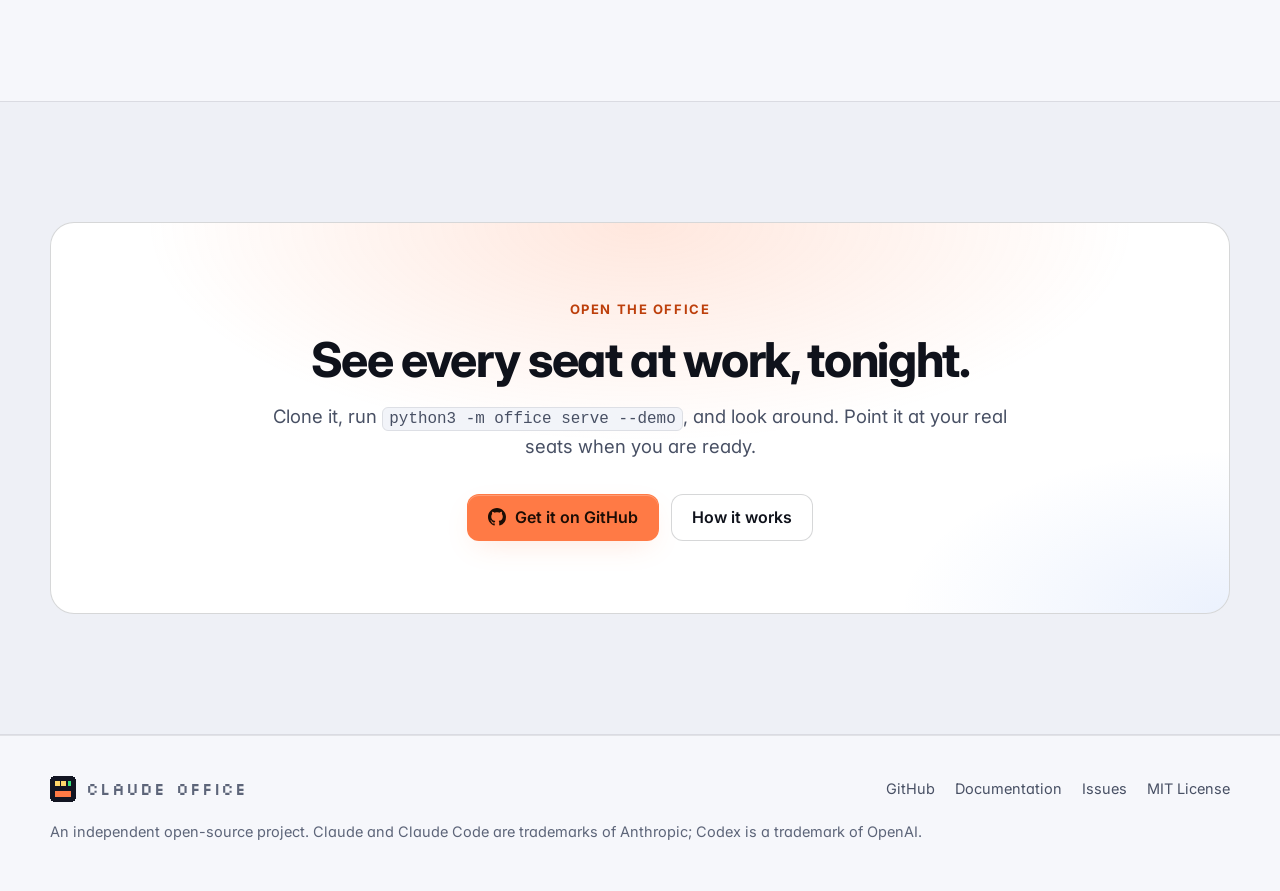
==== commit 6731afee: "docs(site): 'The office grows with your work' - office levels, replay, TV mode and today's card on t" ====
--- a/docs/index.html
+++ b/docs/index.html
@@ -479,6 +479,62 @@
     </div>
   </section>
 
+  <section class="alt" id="grows" aria-labelledby="grows-h">
+    <div class="wrap">
+      <div class="head center">
+        <span class="eyebrow">Something to come back to</span>
+        <h2 id="grows-h">The office grows with your work</h2>
+        <p class="sub">Everyone's XP adds up to an office level, and every level unlocks something on the floor. Daily goals, a weekly challenge to beat last week, combos for reports in a row, and badges for you.</p>
+      </div>
+
+      <div class="shows">
+        <article class="show">
+          <figure class="shot"><img src="office-level.png" width="1680" height="857" loading="lazy" decoding="async" alt="The office floor with gold elevator doors, lobby palms and flowers in every room, next to the Your office page: level 12, 1,400 XP to level 13, next unlock Fireworks at level 15, and unlocks such as Lobby palms, Robot vacuum, In bloom and Delivery drone."></figure>
+          <div>
+            <span class="tag"><svg class="ico" aria-hidden="true"><use href="#i-up"/></svg>Office levels</span>
+            <h3>Eleven unlocks, drawn on the floor</h3>
+            <p>Lobby palms, a robot vacuum, flowers in every room, a delivery drone, gold elevator doors, Biscuit the office dog, a neon show, a hot-air balloon, fireworks at night, gold nameplates and a golden statue of you.</p>
+            <ul class="ticks">
+              <li>Three daily goals that change every day, and a weekly challenge to beat last week.</li>
+              <li>Combos when reports land within 15 minutes of each other.</li>
+              <li>Pumpkins for Halloween, lamps for Diwali, a tree and snow in December.</li>
+            </ul>
+          </div>
+        </article>
+      </div>
+
+      <div class="duo">
+        <article>
+          <figure class="shot"><img src="replay.png" width="1680" height="857" loading="lazy" decoding="async" alt="Replay on the floor: a REPLAY 11:38 AM badge, the building as it was, and a bar with play, speeds from 60x to 900x, a scrubber with the day's events and a Live button."></figure>
+          <div>
+            <span class="tag"><svg class="ico" aria-hidden="true"><use href="#i-loop"/></svg>Replay</span>
+            <h3>Replay the day on the floor</h3>
+            <p>Press R and the floor plays back the last six or 24 hours, at up to 900 times speed: who came and went, and every report as it happened.</p>
+          </div>
+        </article>
+        <article>
+          <figure class="shot"><img src="tv.png" width="1680" height="857" loading="lazy" decoding="async" alt="TV mode: the floor full screen with a status line and clock above it, a room spotlighted with its card, and a news ticker scrolling along the bottom."></figure>
+          <div>
+            <span class="tag"><svg class="ico" aria-hidden="true"><use href="#i-photo"/></svg>TV mode</span>
+            <h3>Put the office on a spare screen</h3>
+            <p>Press V, or open it with <code>?tv=1</code>: the floor full screen, with a news ticker and a slow tour of the rooms.</p>
+          </div>
+        </article>
+      </div>
+
+      <div class="shows">
+        <article class="show">
+          <figure class="shot"><img src="daycard.png" width="1200" height="630" loading="lazy" decoding="async" alt="Today's card: Claude Office, my AI team's day on Sunday 18 October, office level 12, 25 reports, 12 hours of agent work, 1,870 tool calls and 12 sessions, Orion as employee of the day, today's goals done, and the team with their levels."></figure>
+          <div>
+            <span class="tag"><svg class="ico" aria-hidden="true"><use href="#i-star"/></svg>Today's card</span>
+            <h3>One picture of the day, ready to post</h3>
+            <p>The numbers, the employee of the day, the goals, the streak and the team, as a 1200 × 630 image to save or copy. Only names, levels and counts go in.</p>
+          </div>
+        </article>
+      </div>
+    </div>
+  </section>
+
   <section class="alt" id="get-started" aria-labelledby="how-h">
     <div class="wrap">
       <div class="head center">
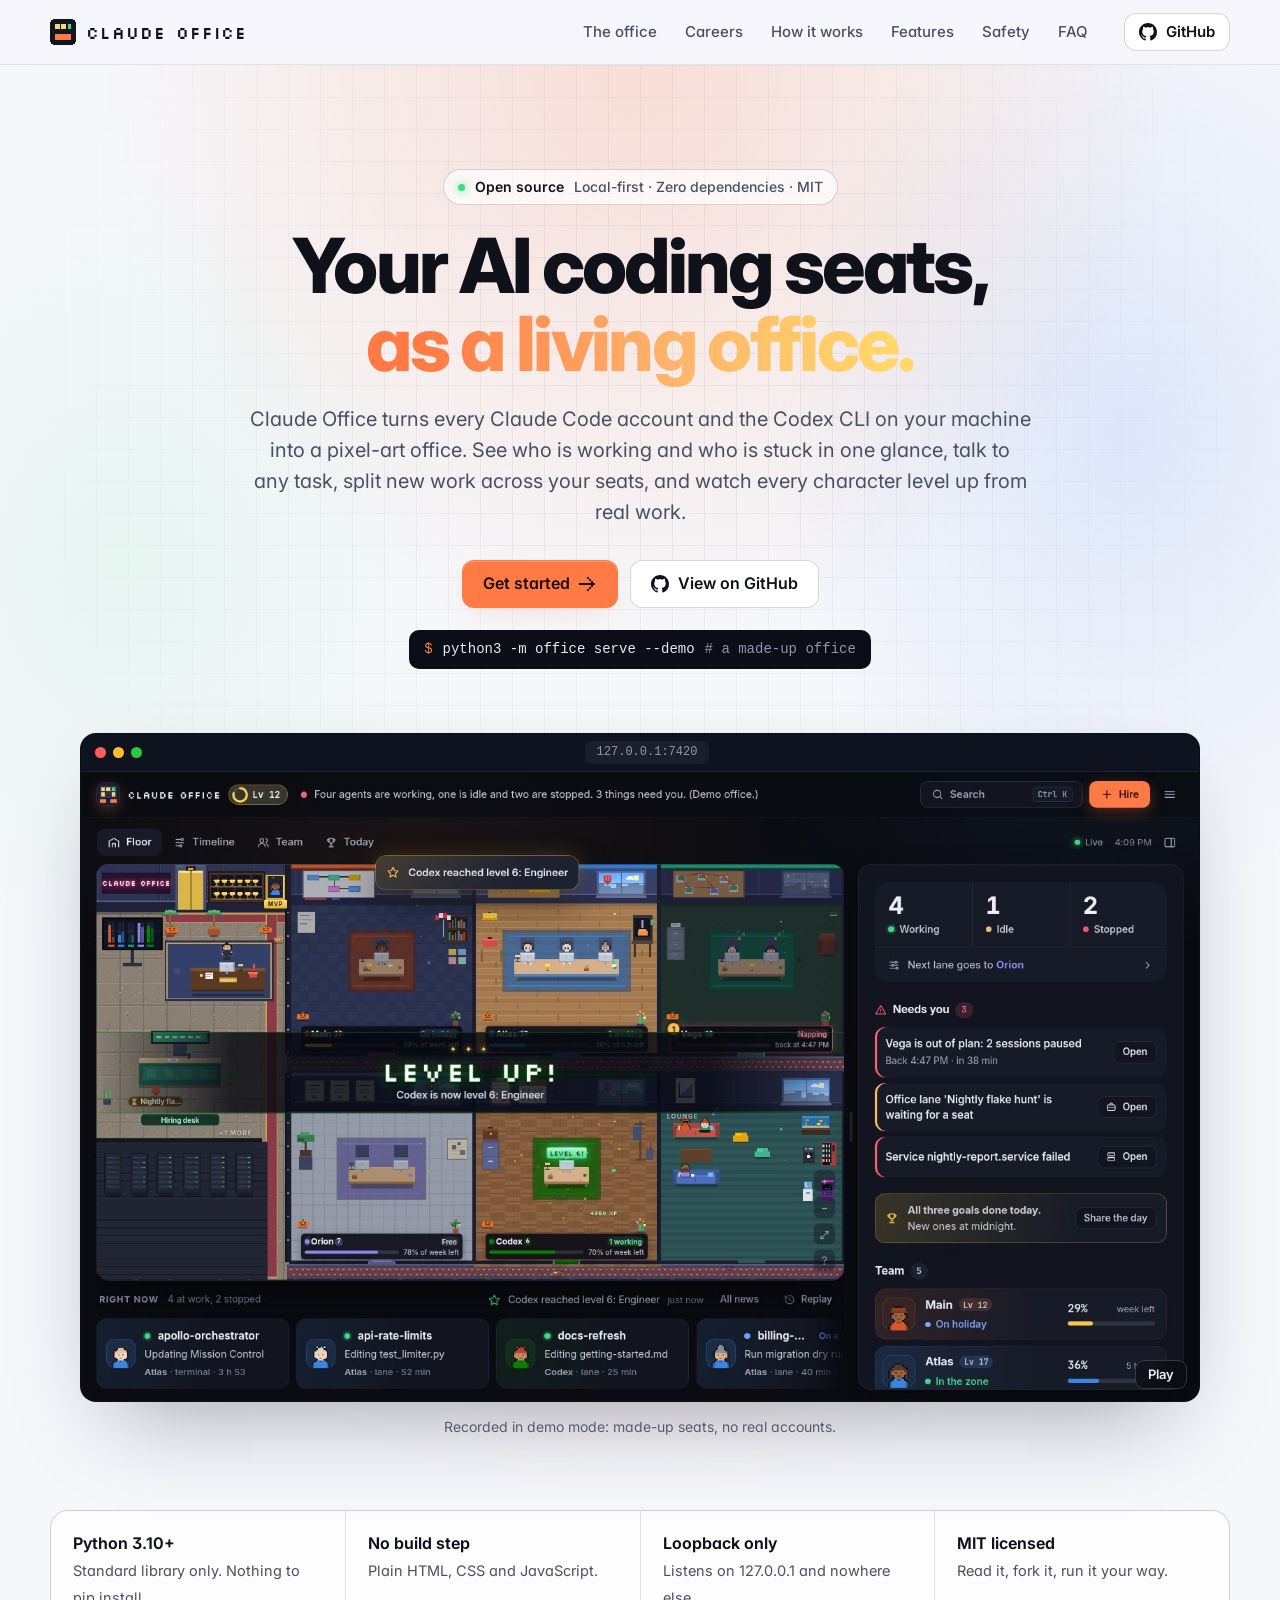
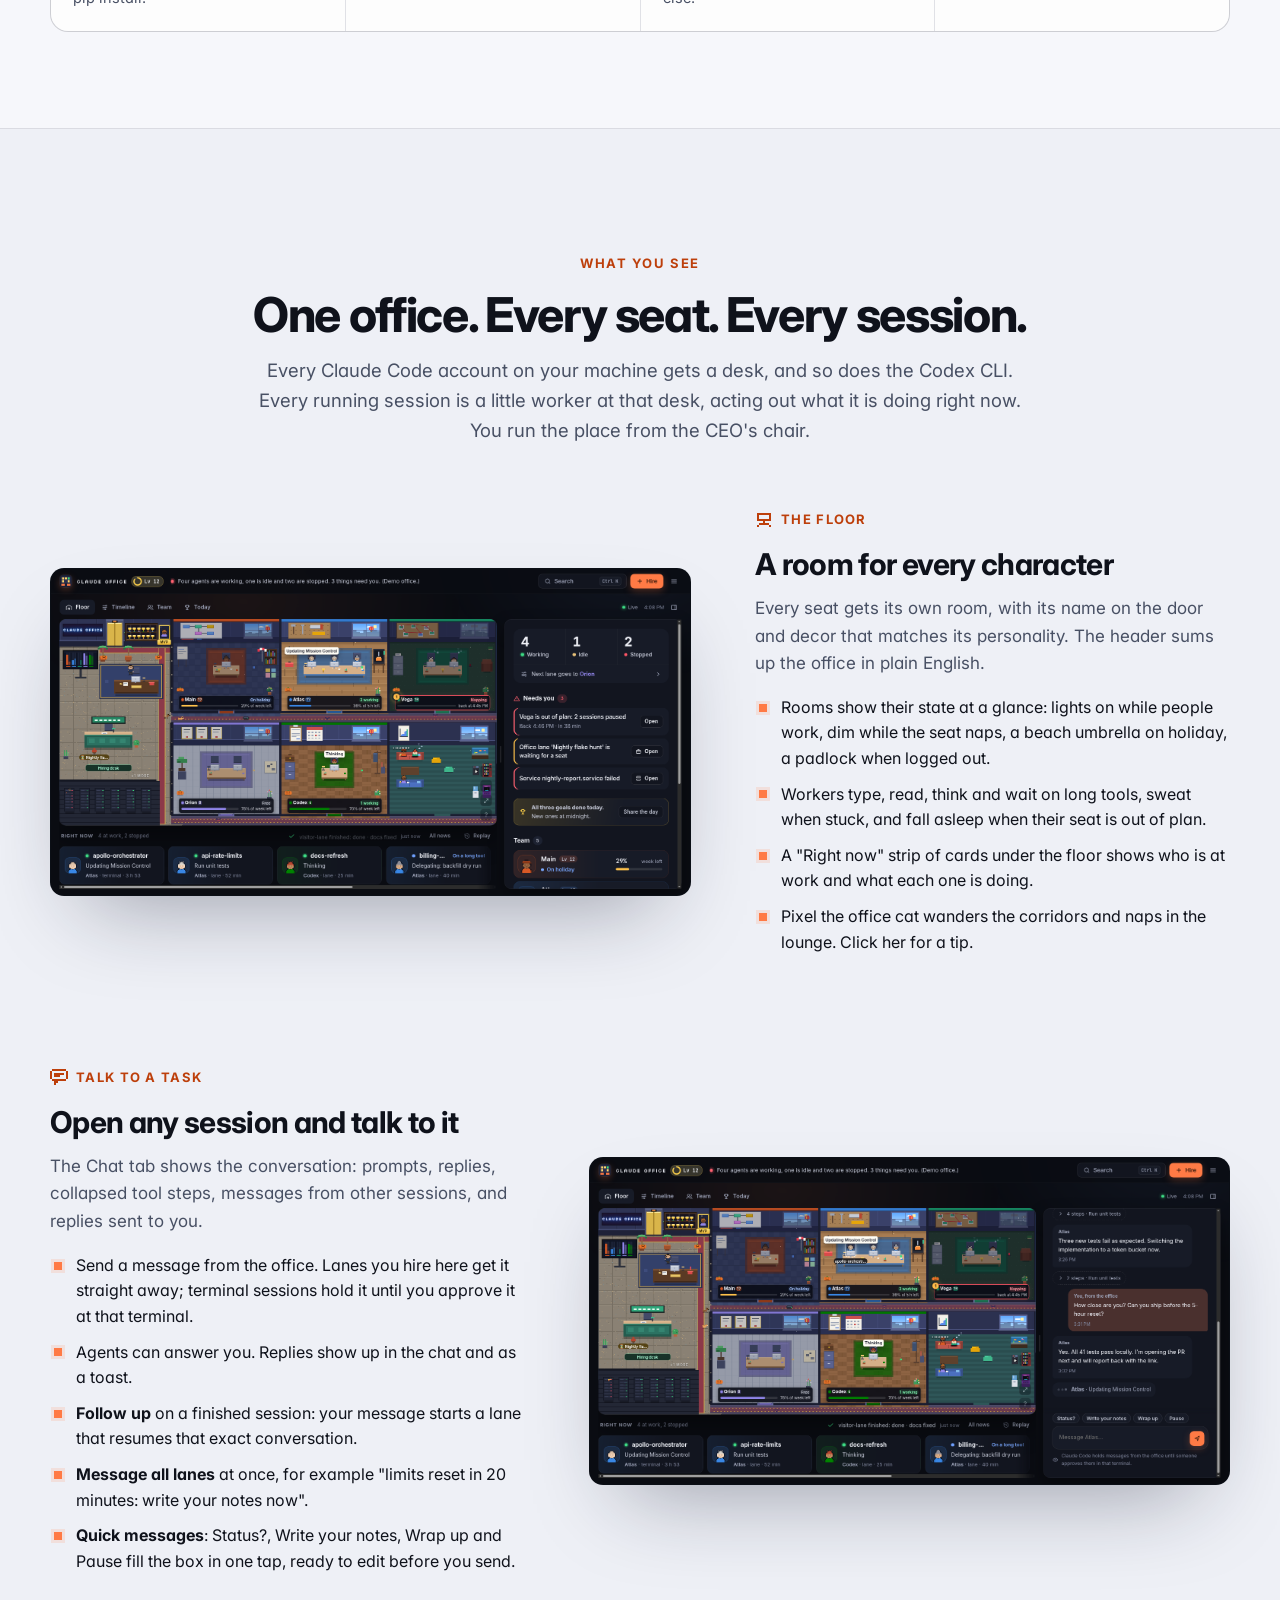
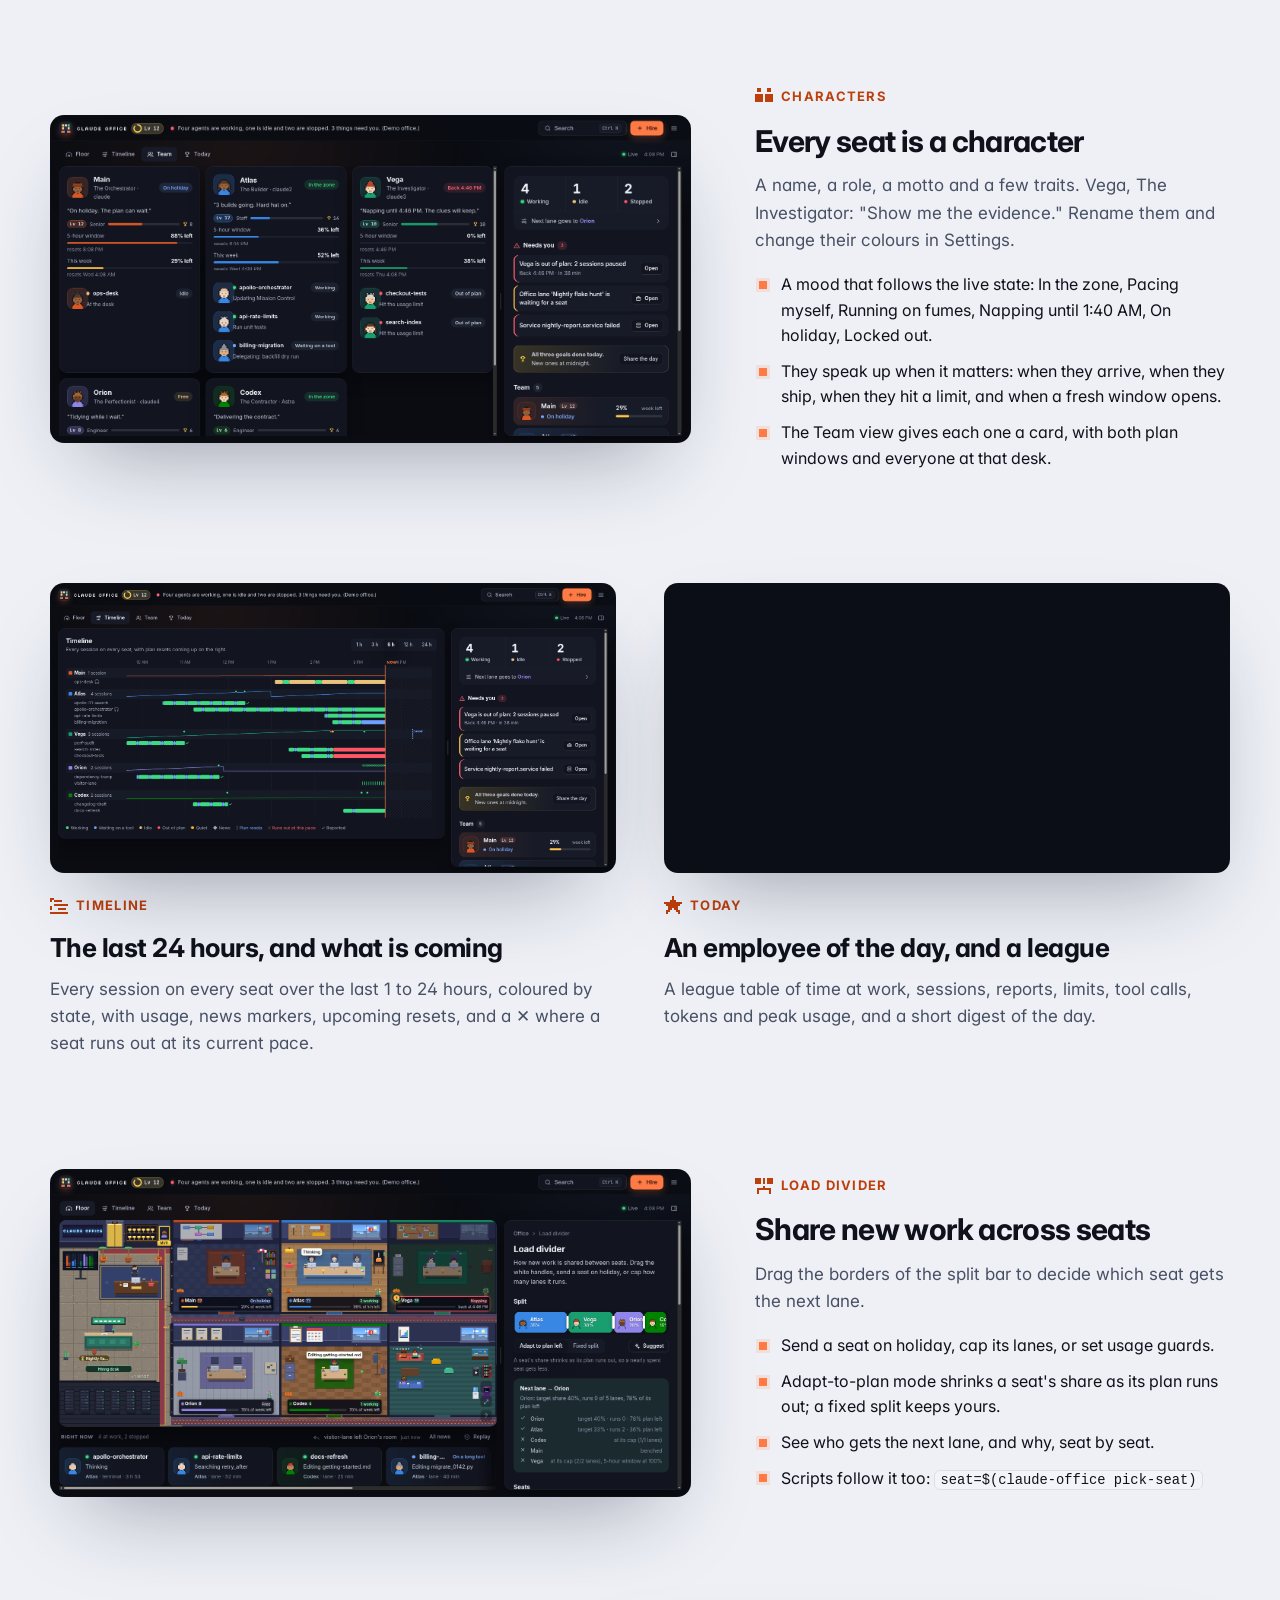
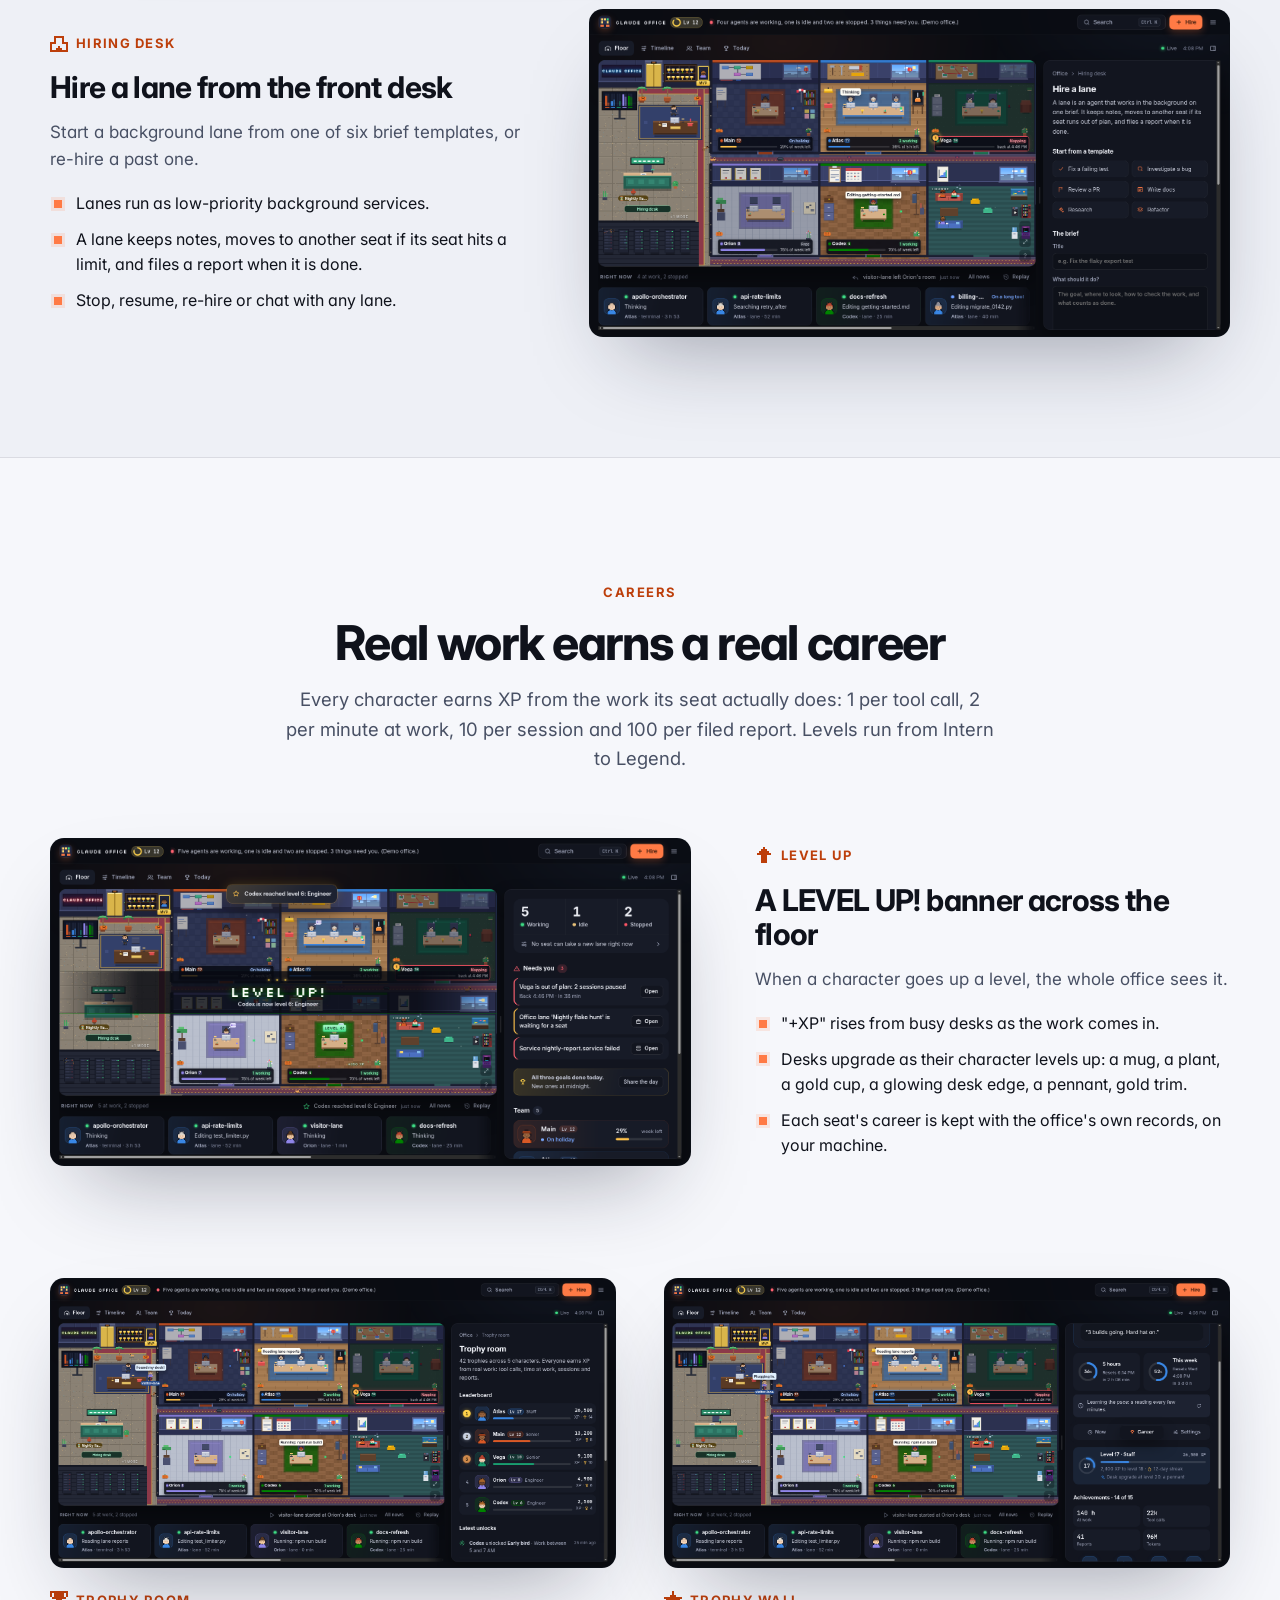
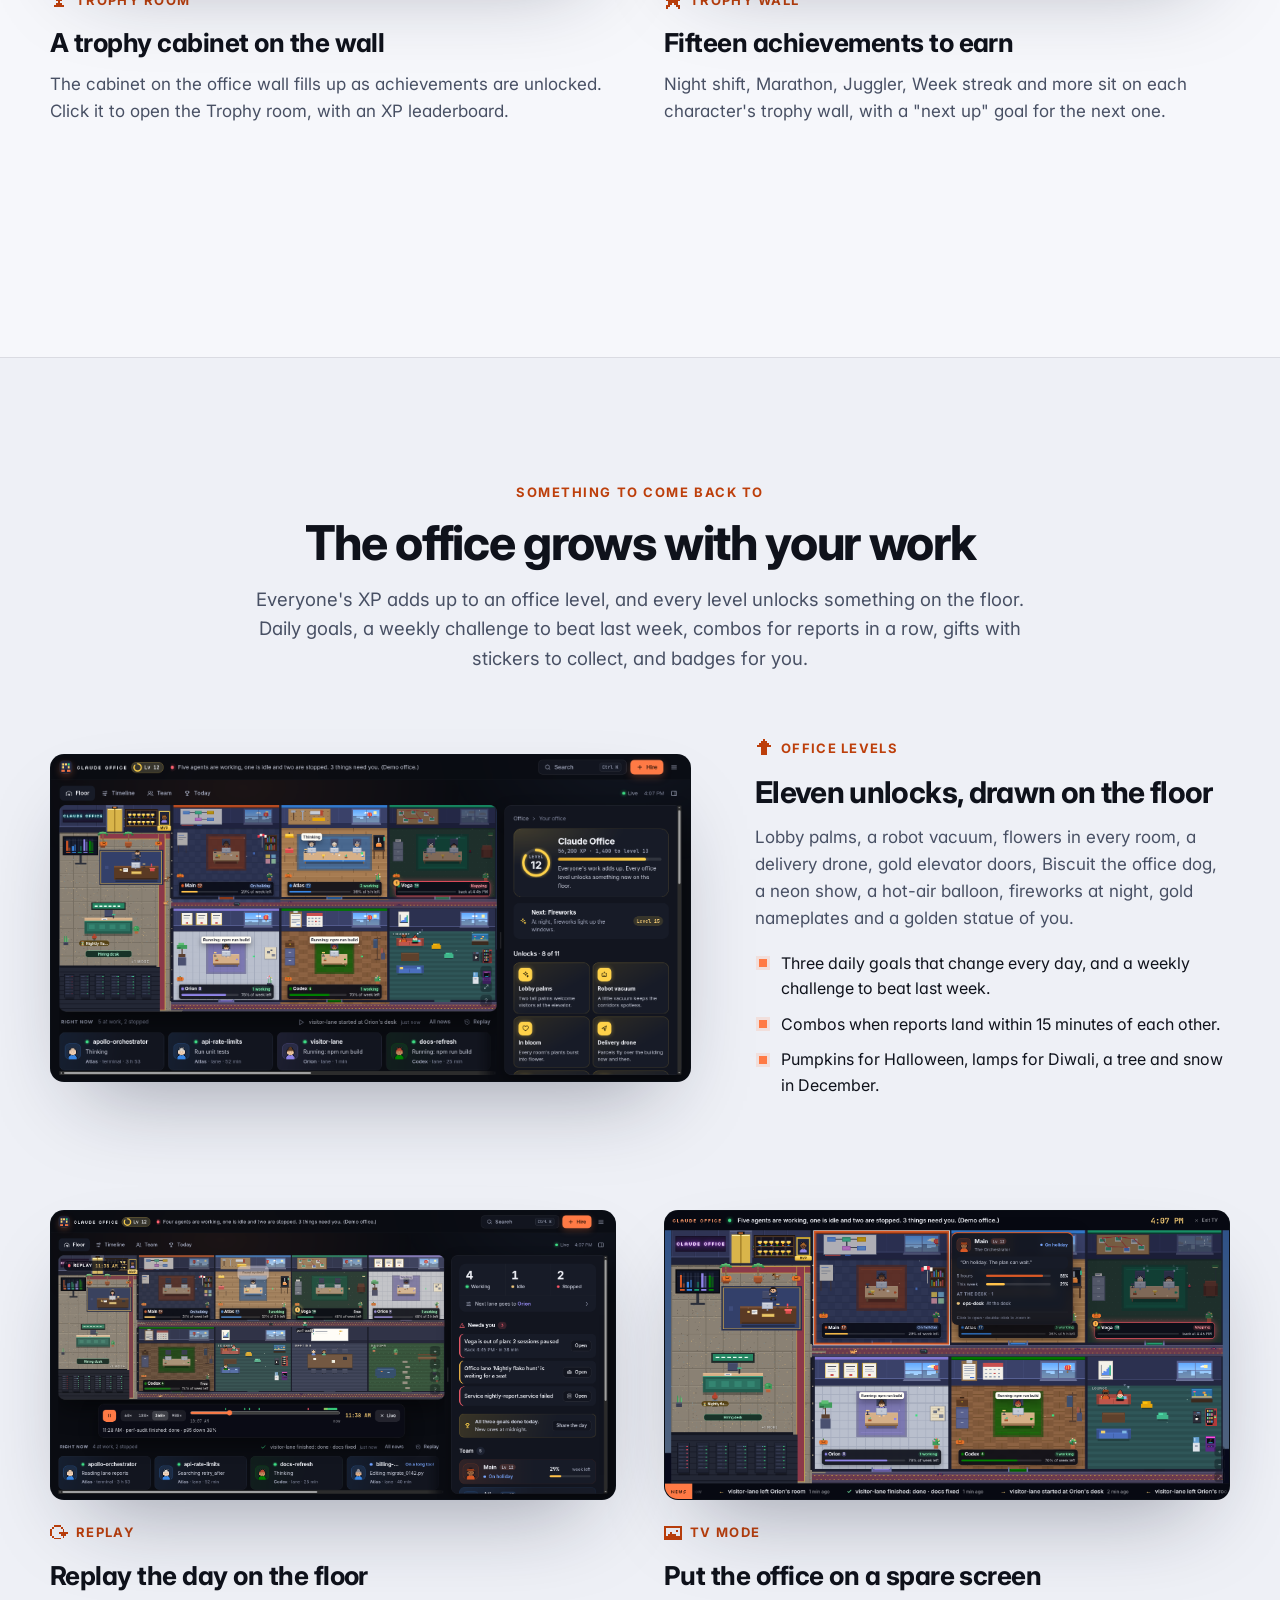
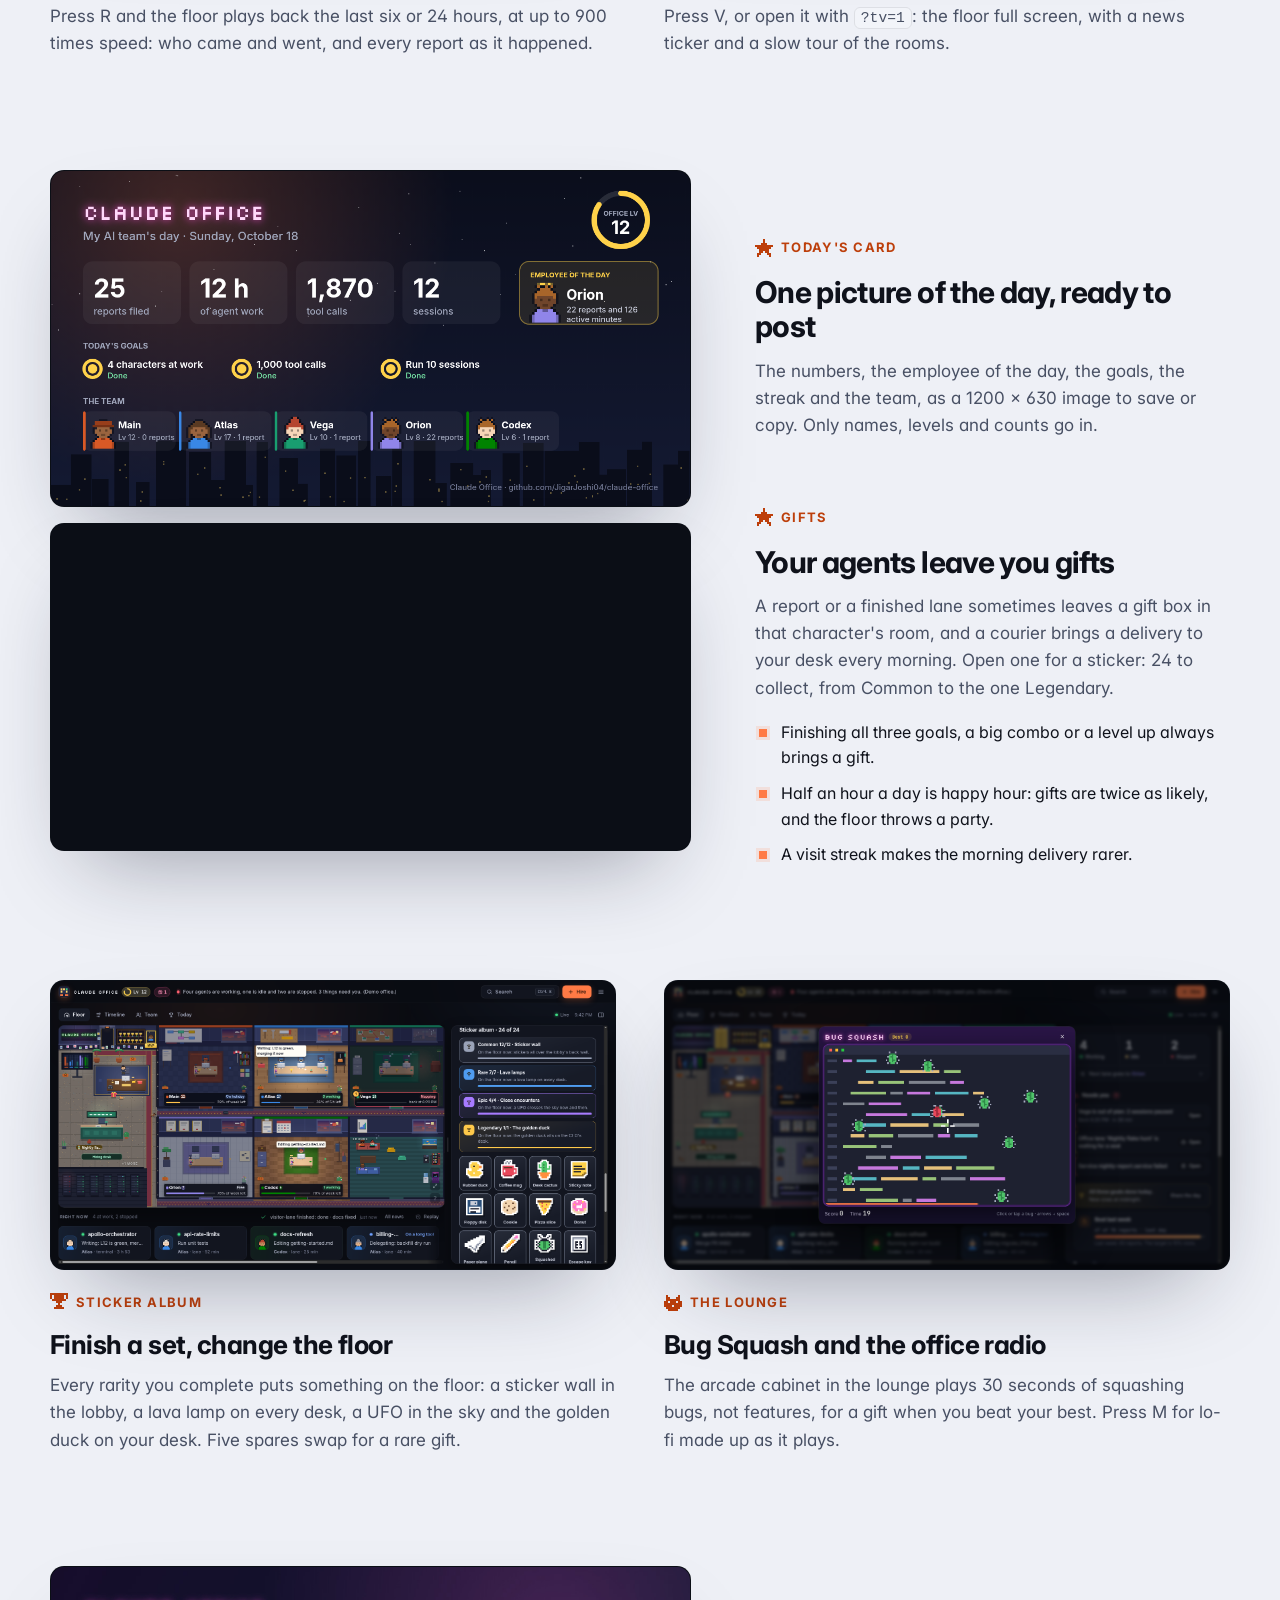
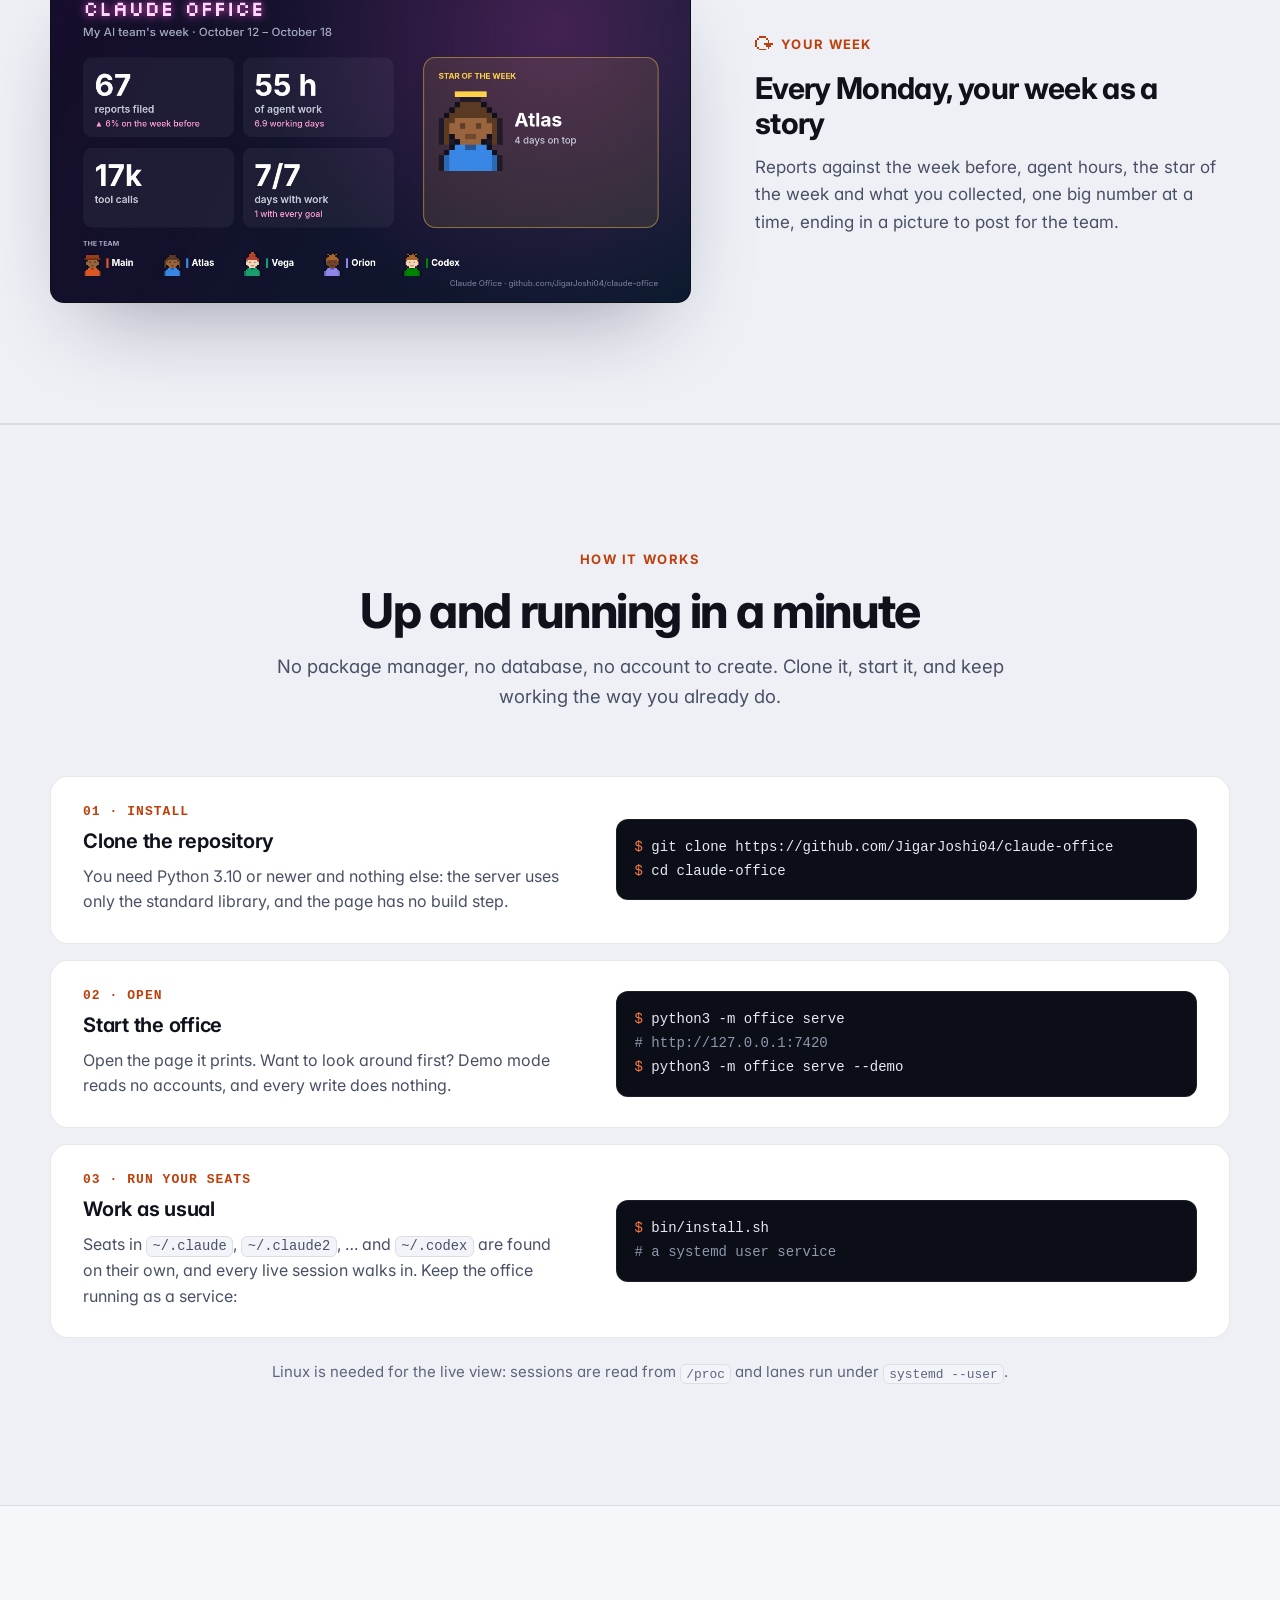
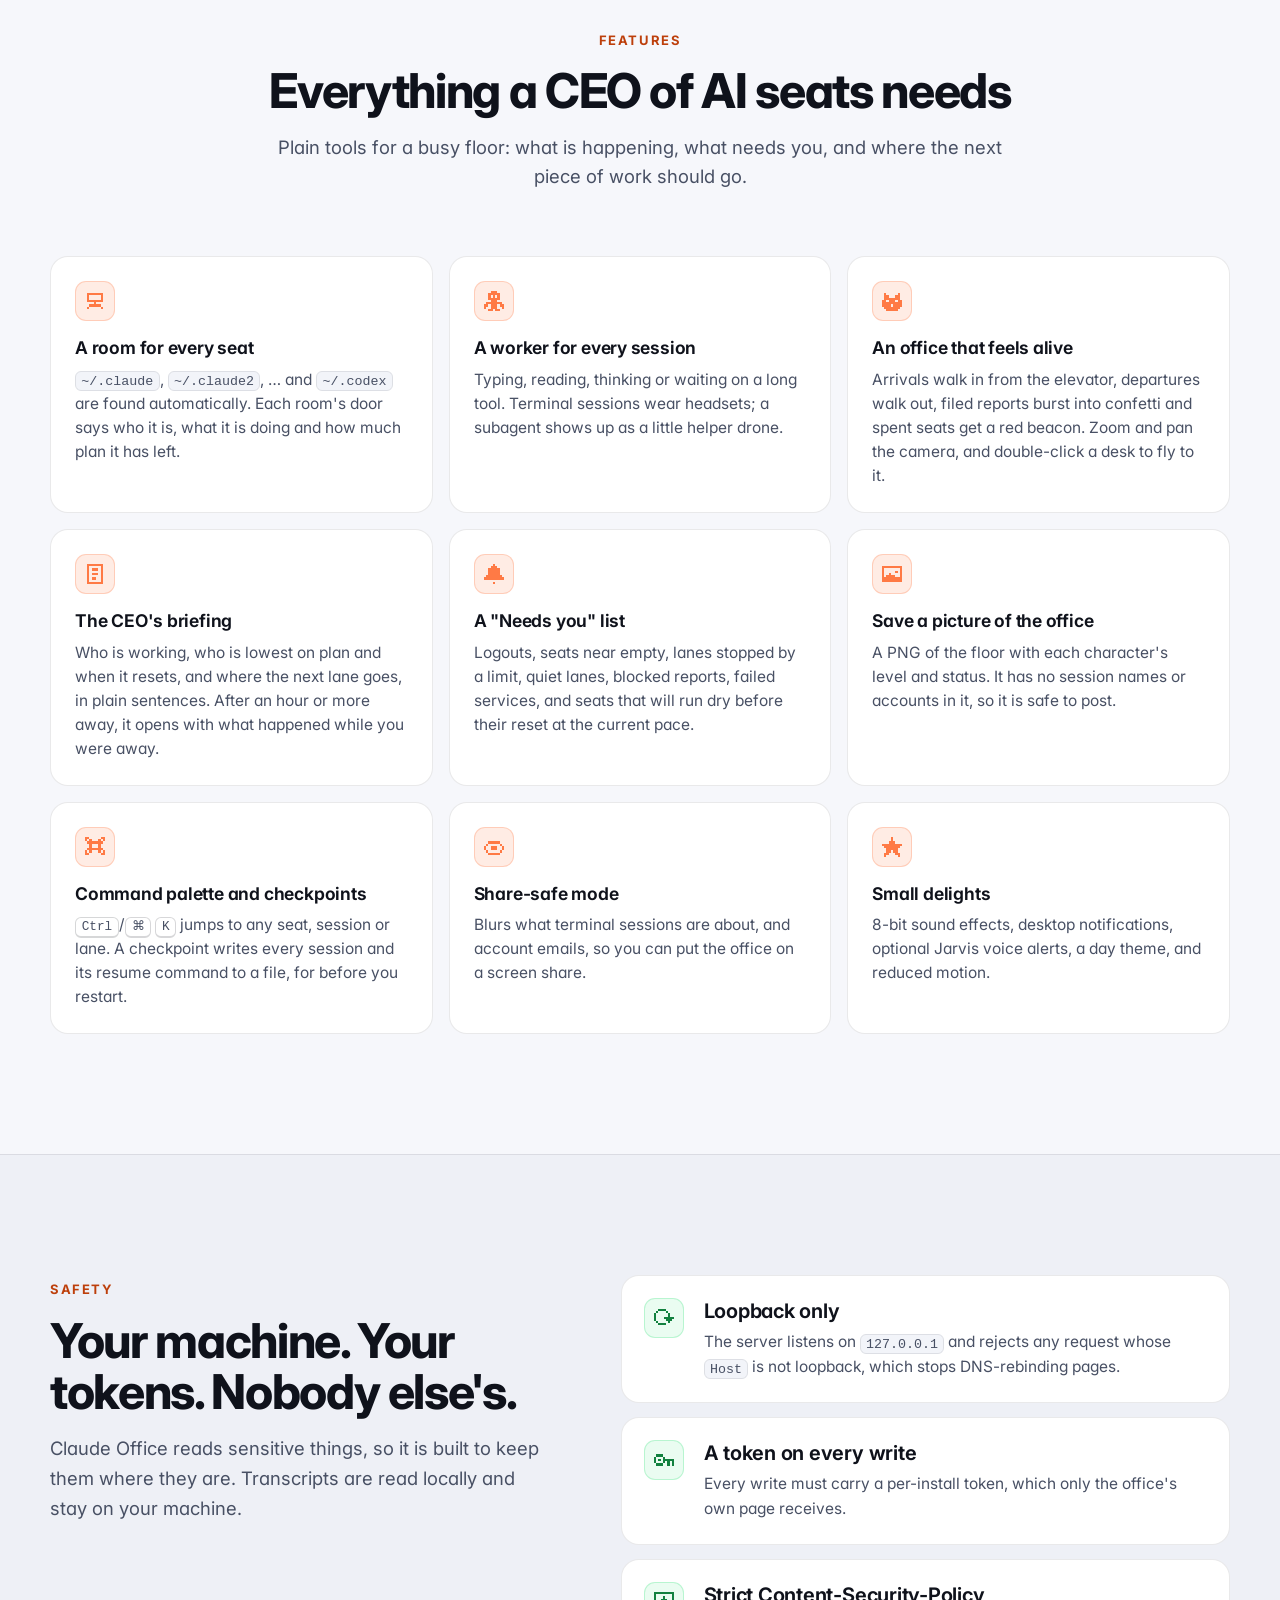
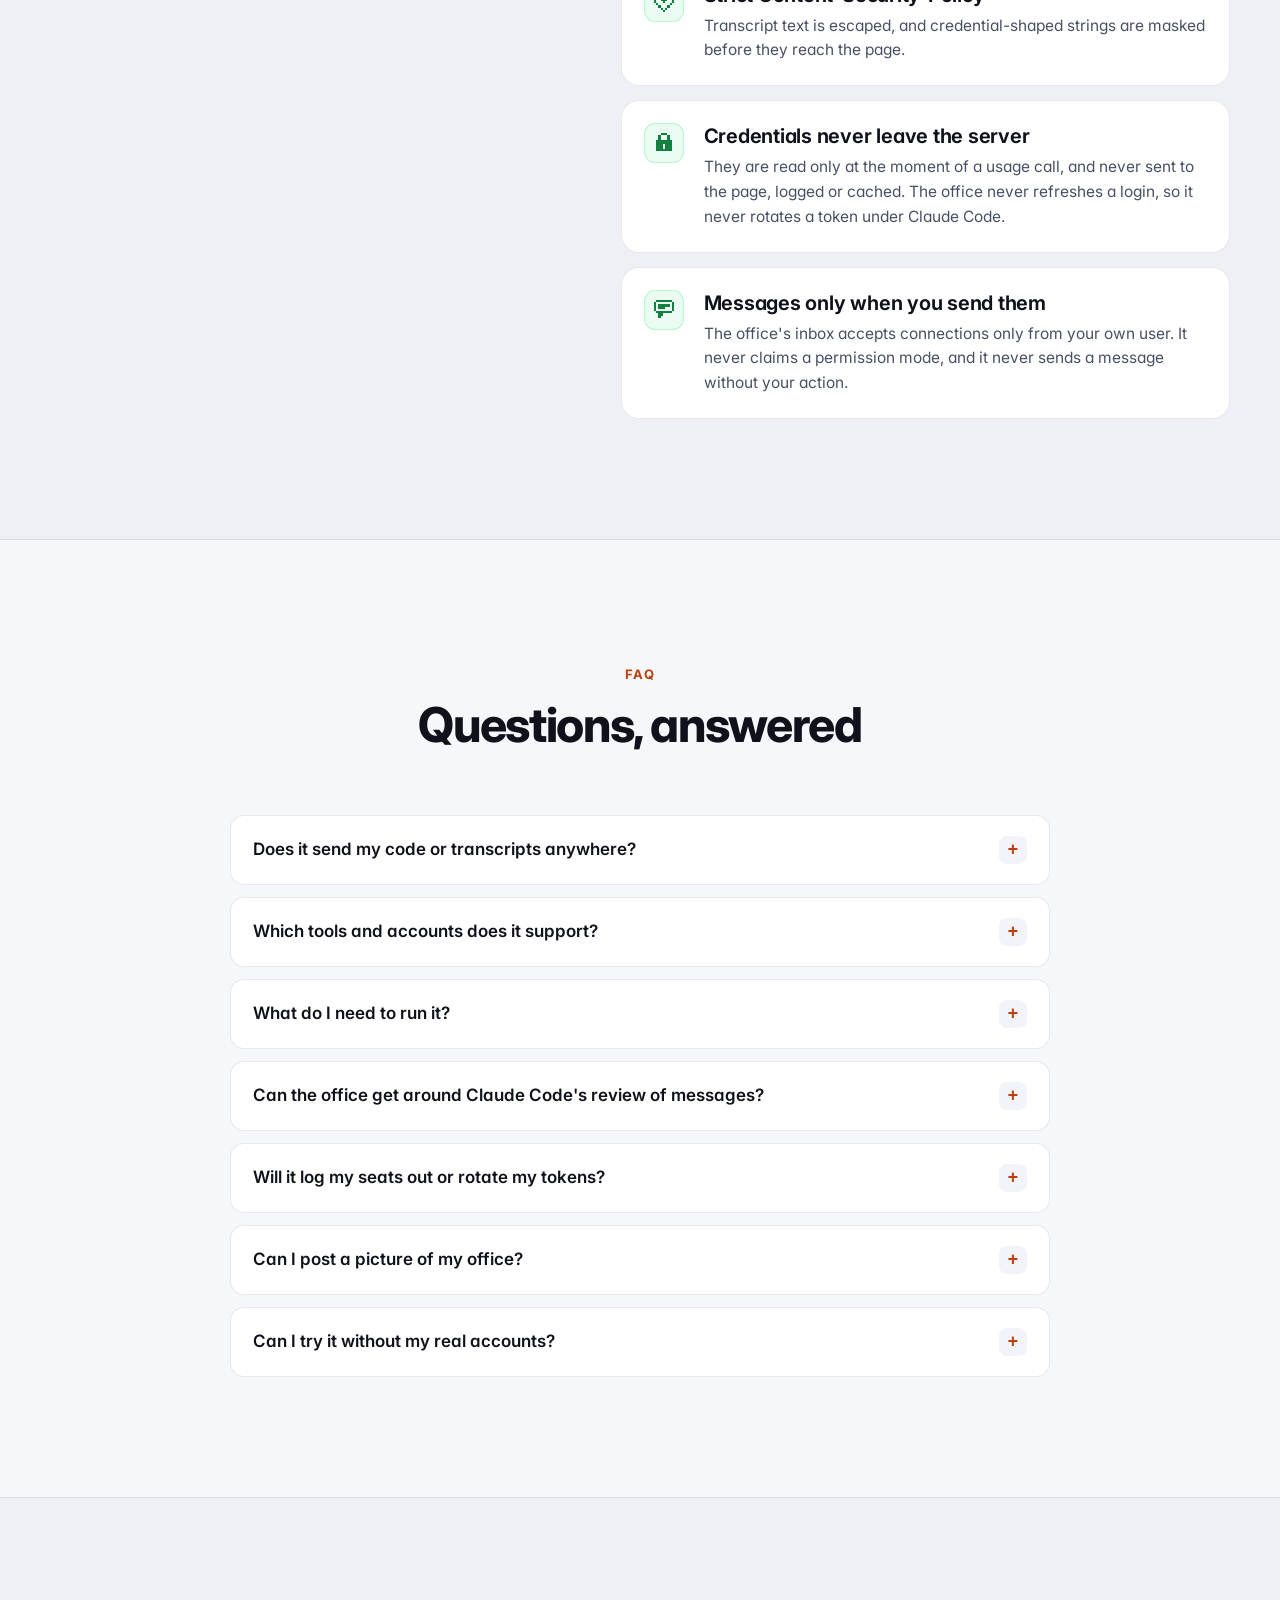
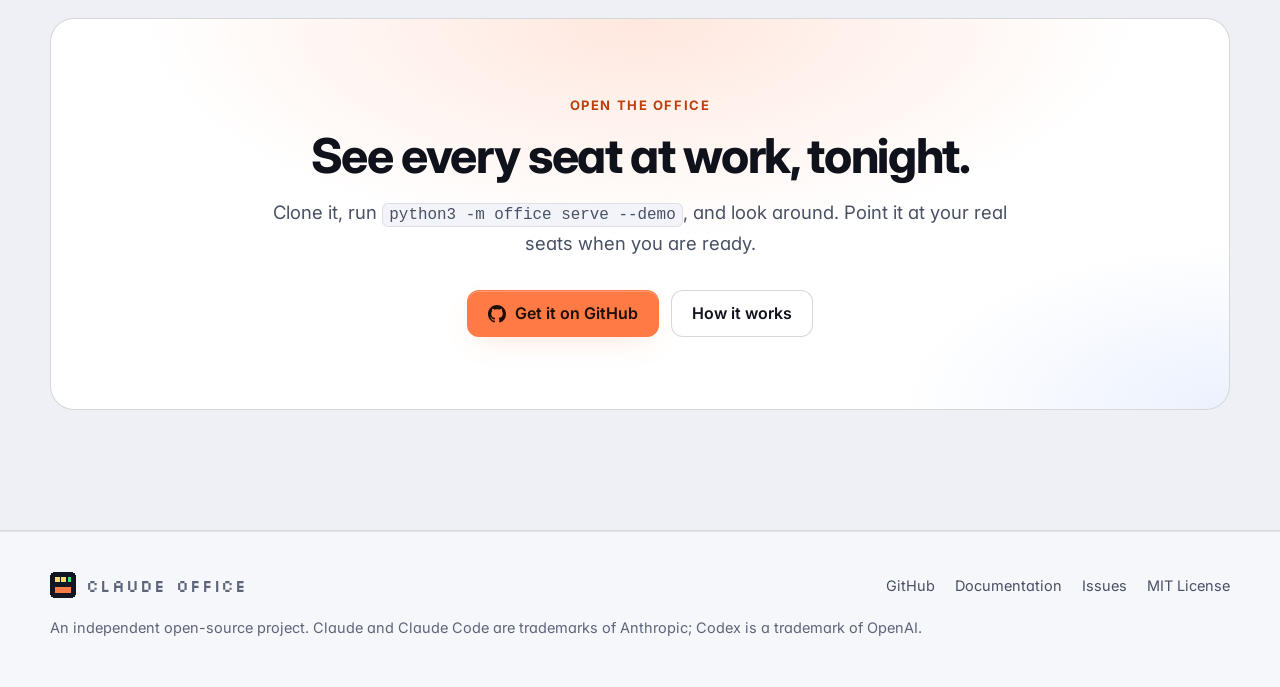
==== commit 2fa40c89: "3.14.0: streak-boosted morning deliveries; the new features on the project page A three-day visit st" ====
--- a/docs/index.html
+++ b/docs/index.html
@@ -484,7 +484,7 @@
       <div class="head center">
         <span class="eyebrow">Something to come back to</span>
         <h2 id="grows-h">The office grows with your work</h2>
-        <p class="sub">Everyone's XP adds up to an office level, and every level unlocks something on the floor. Daily goals, a weekly challenge to beat last week, combos for reports in a row, and badges for you.</p>
+        <p class="sub">Everyone's XP adds up to an office level, and every level unlocks something on the floor. Daily goals, a weekly challenge to beat last week, combos for reports in a row, gifts with stickers to collect, and badges for you.</p>
       </div>
 
       <div class="shows">
@@ -529,6 +529,52 @@
             <span class="tag"><svg class="ico" aria-hidden="true"><use href="#i-star"/></svg>Today's card</span>
             <h3>One picture of the day, ready to post</h3>
             <p>The numbers, the employee of the day, the goals, the streak and the team, as a 1200 × 630 image to save or copy. Only names, levels and counts go in.</p>
+          </div>
+        </article>
+      </div>
+
+      <div class="shows">
+        <article class="show">
+          <figure class="shot"><img src="gifts.png" width="1680" height="857" loading="lazy" decoding="async" alt="A gift opened over the dimmed floor: a Pizza slice sticker pops out of a burst of rays, marked Common, New for your album, 1 of 24, from this morning's delivery, with Keep it and Open the album buttons."></figure>
+          <div>
+            <span class="tag"><svg class="ico" aria-hidden="true"><use href="#i-star"/></svg>Gifts</span>
+            <h3>Your agents leave you gifts</h3>
+            <p>A report or a finished lane sometimes leaves a gift box in that character's room, and a courier brings a delivery to your desk every morning. Open one for a sticker: 24 to collect, from Common to the one Legendary.</p>
+            <ul class="ticks">
+              <li>Finishing all three goals, a big combo or a level up always brings a gift.</li>
+              <li>Half an hour a day is happy hour: gifts are twice as likely, and the floor throws a party.</li>
+              <li>A visit streak makes the morning delivery rarer.</li>
+            </ul>
+          </div>
+        </article>
+      </div>
+
+      <div class="duo">
+        <article>
+          <figure class="shot"><img src="album.png" width="1680" height="857" loading="lazy" decoding="async" alt="The sticker album next to the floor: 24 of 24 stickers and all four sets complete, Sticker wall, Lava lamps, Close encounters and The golden duck, with stickers along the lobby wall and a gift waiting at the CEO desk."></figure>
+          <div>
+            <span class="tag"><svg class="ico" aria-hidden="true"><use href="#i-trophy"/></svg>Sticker album</span>
+            <h3>Finish a set, change the floor</h3>
+            <p>Every rarity you complete puts something on the floor: a sticker wall in the lobby, a lava lamp on every desk, a UFO in the sky and the golden duck on your desk. Five spares swap for a rare gift.</p>
+          </div>
+        </article>
+        <article>
+          <figure class="shot"><img src="arcade.png" width="1680" height="857" loading="lazy" decoding="async" alt="Bug Squash open over the floor: green and red pixel bugs crawl over the lines of a code editor, with a crosshair, a timer at 19 seconds and the best score."></figure>
+          <div>
+            <span class="tag"><svg class="ico" aria-hidden="true"><use href="#i-cat"/></svg>The lounge</span>
+            <h3>Bug Squash and the office radio</h3>
+            <p>The arcade cabinet in the lounge plays 30 seconds of squashing bugs, not features, for a gift when you beat your best. Press M for lo-fi made up as it plays.</p>
+          </div>
+        </article>
+      </div>
+
+      <div class="shows">
+        <article class="show">
+          <figure class="shot"><img src="week.jpg" width="1200" height="630" loading="lazy" decoding="async" alt="The week's picture: Claude Office, my AI team's week from October 12 to October 18: 67 reports filed, up 6% on the week before, 55 hours of agent work, 17k tool calls, 7 of 7 days with work, Atlas as star of the week with 4 days on top, and the team."></figure>
+          <div>
+            <span class="tag"><svg class="ico" aria-hidden="true"><use href="#i-loop"/></svg>Your week</span>
+            <h3>Every Monday, your week as a story</h3>
+            <p>Reports against the week before, agent hours, the star of the week and what you collected, one big number at a time, ending in a picture to post for the team.</p>
           </div>
         </article>
       </div>
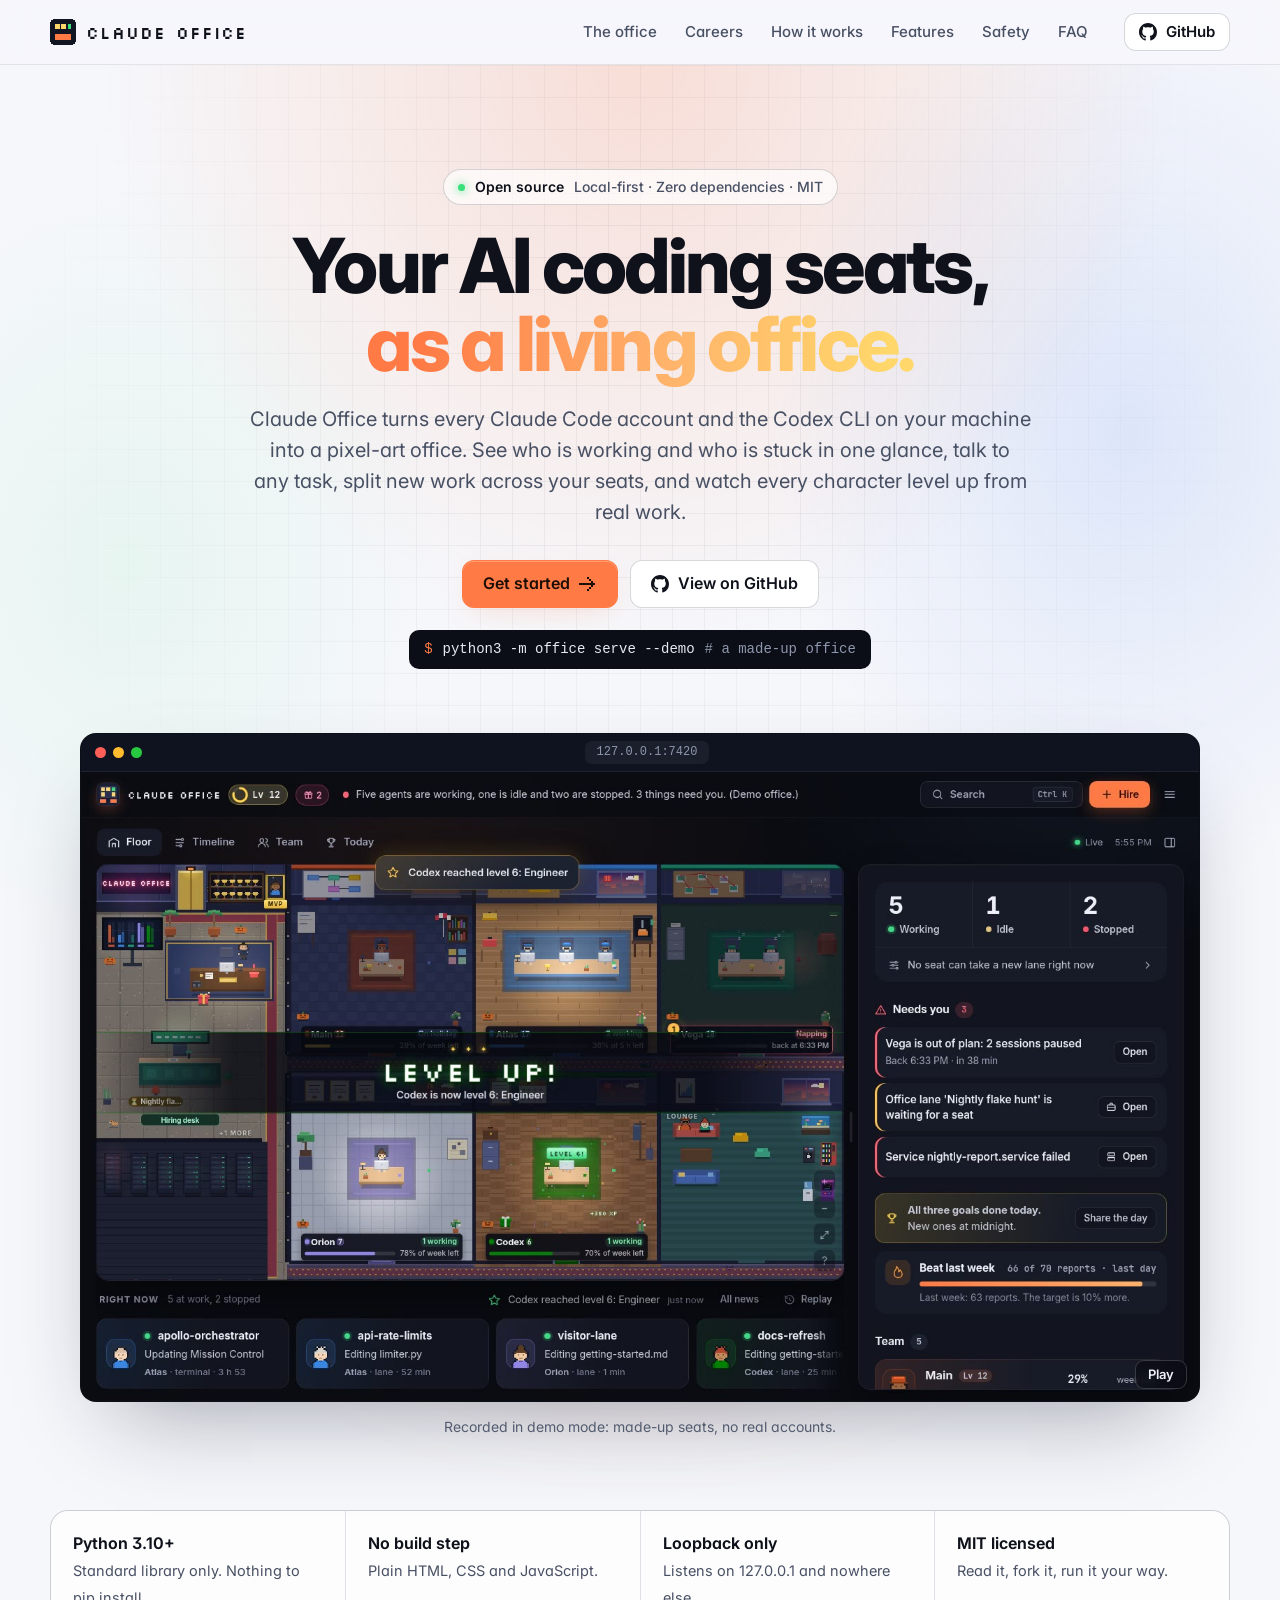
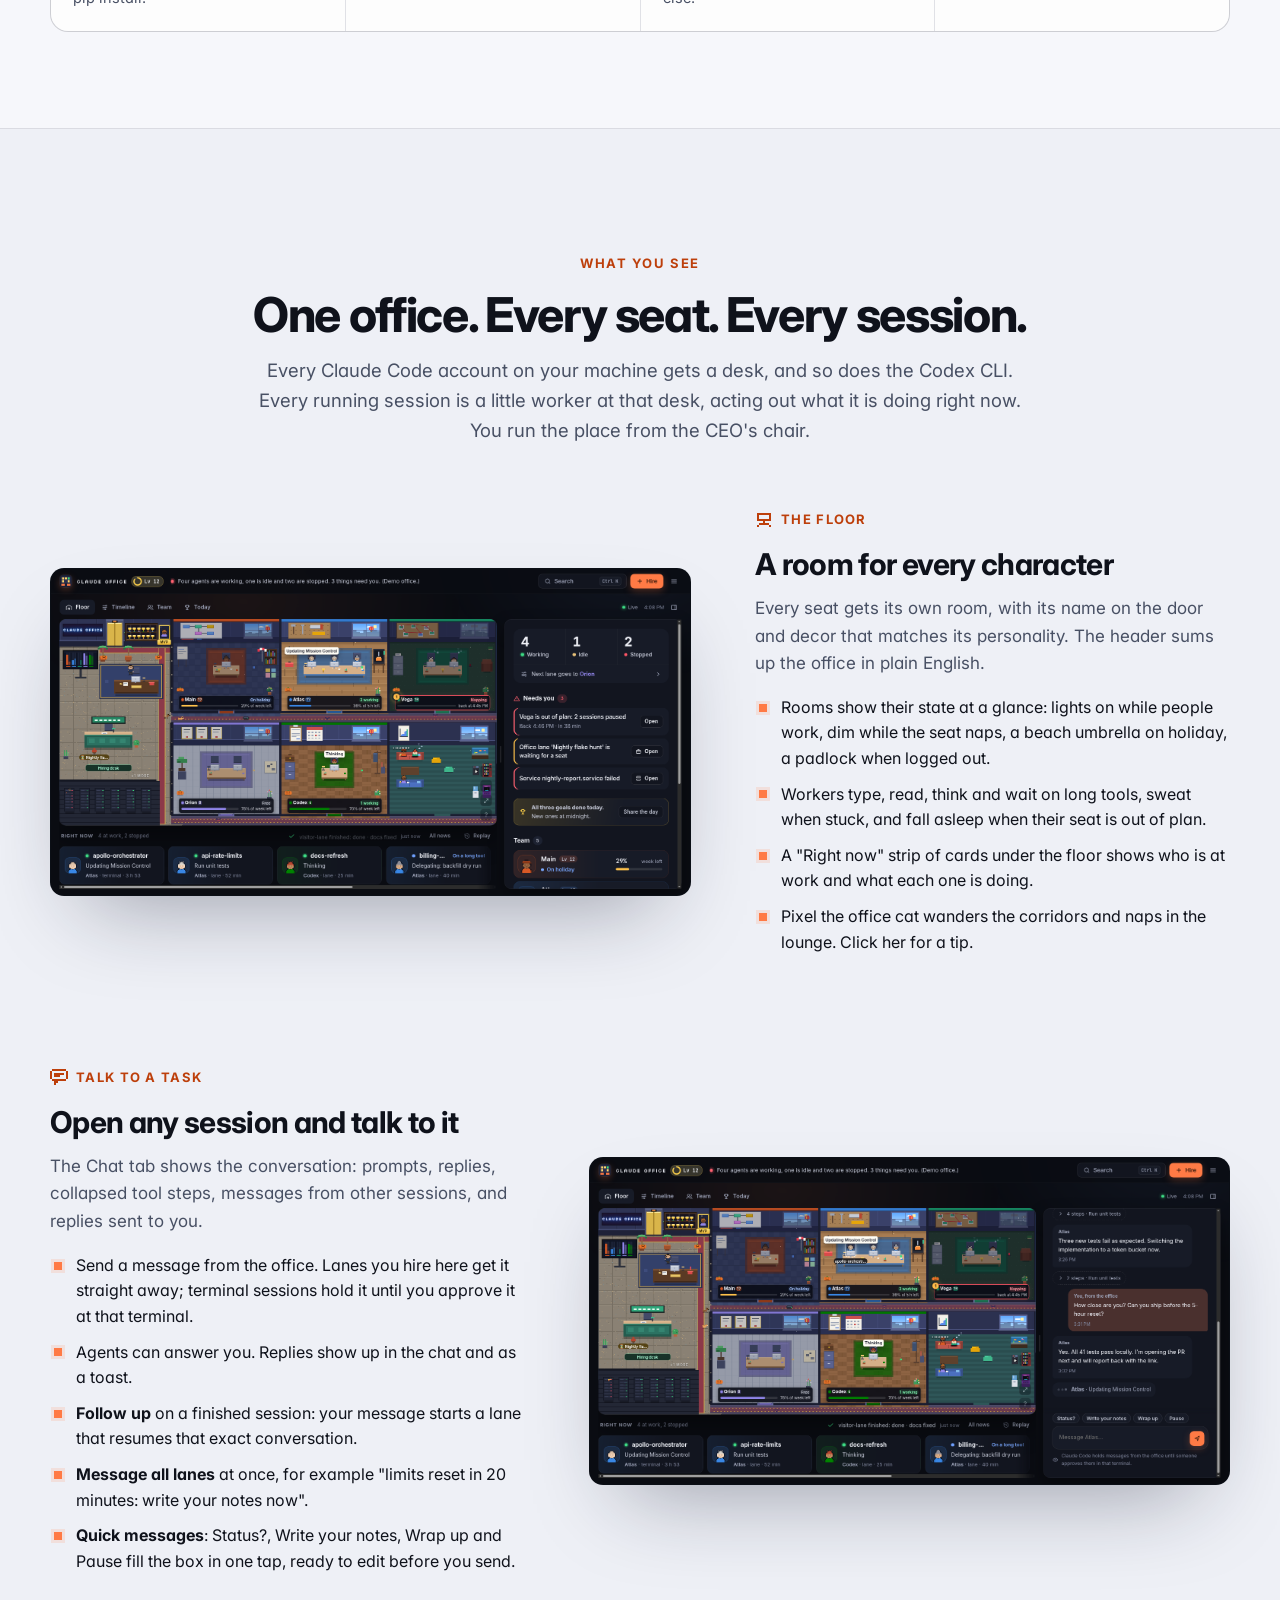
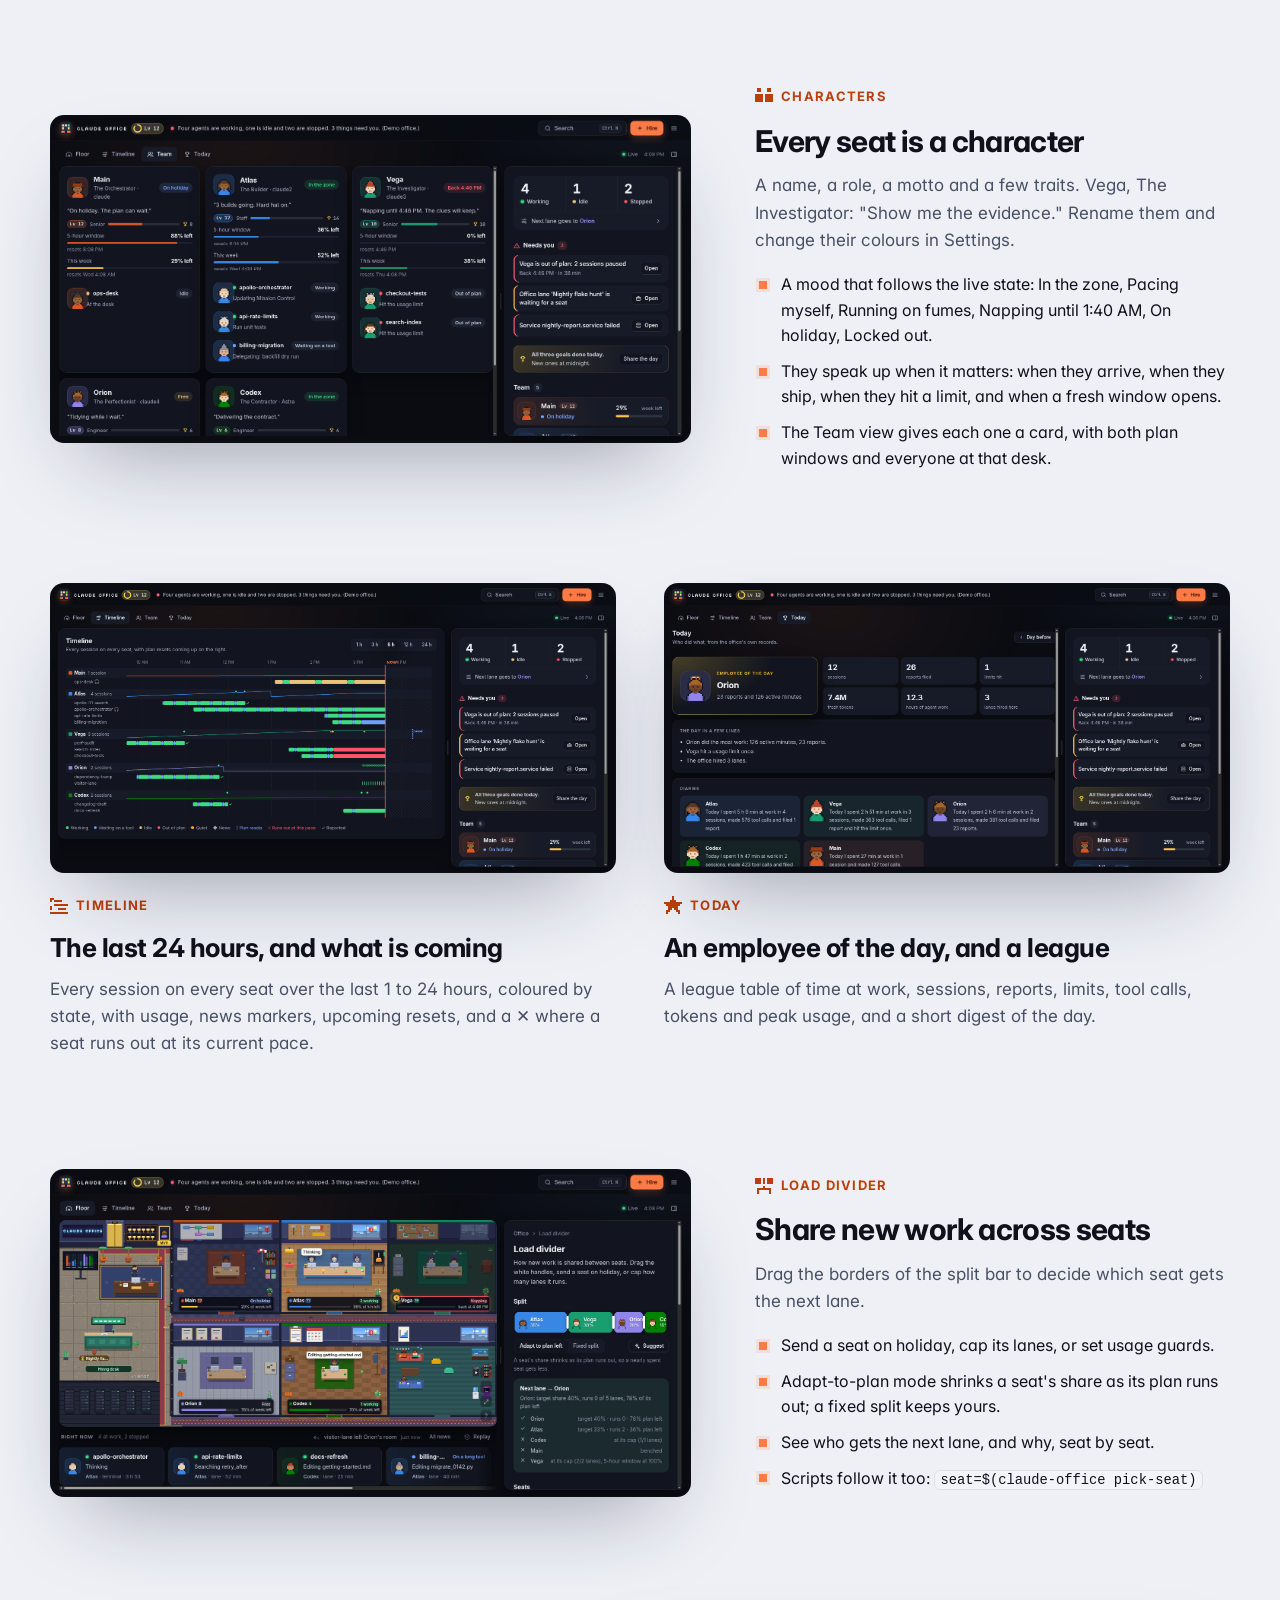
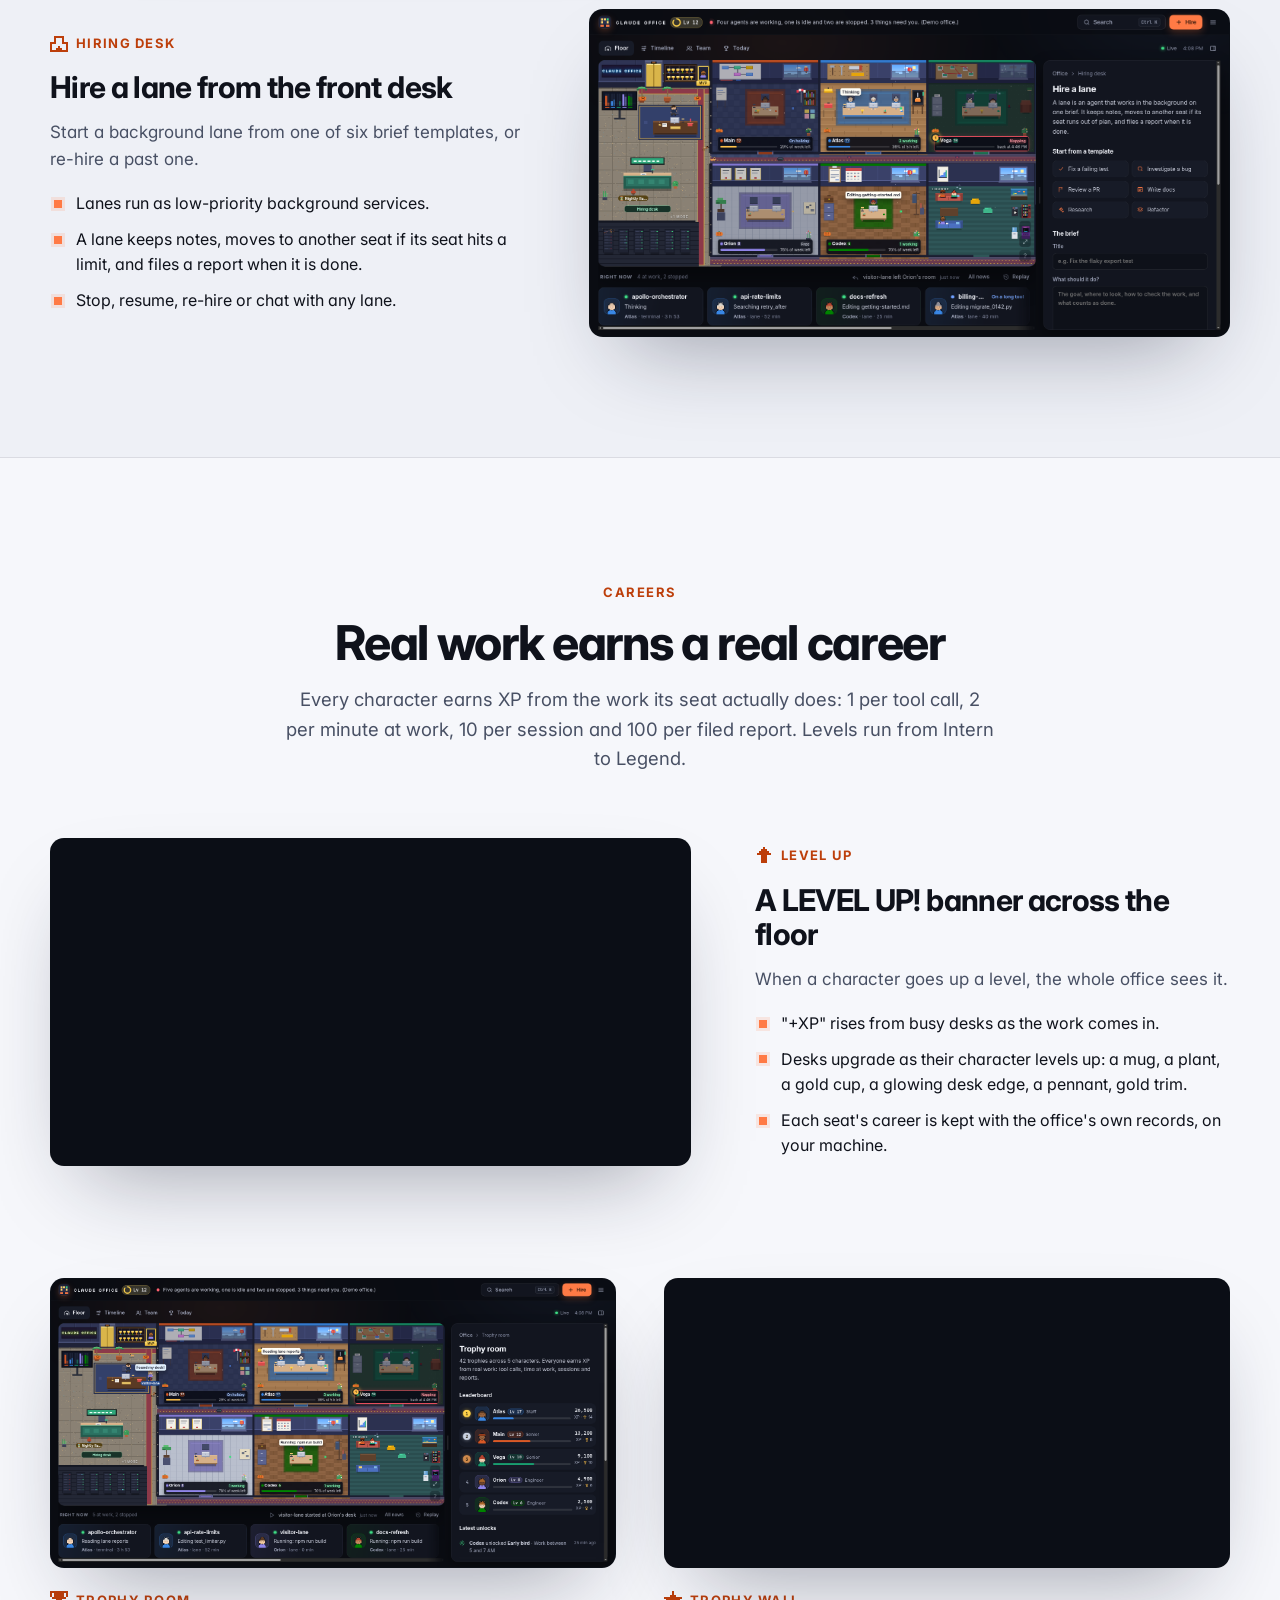
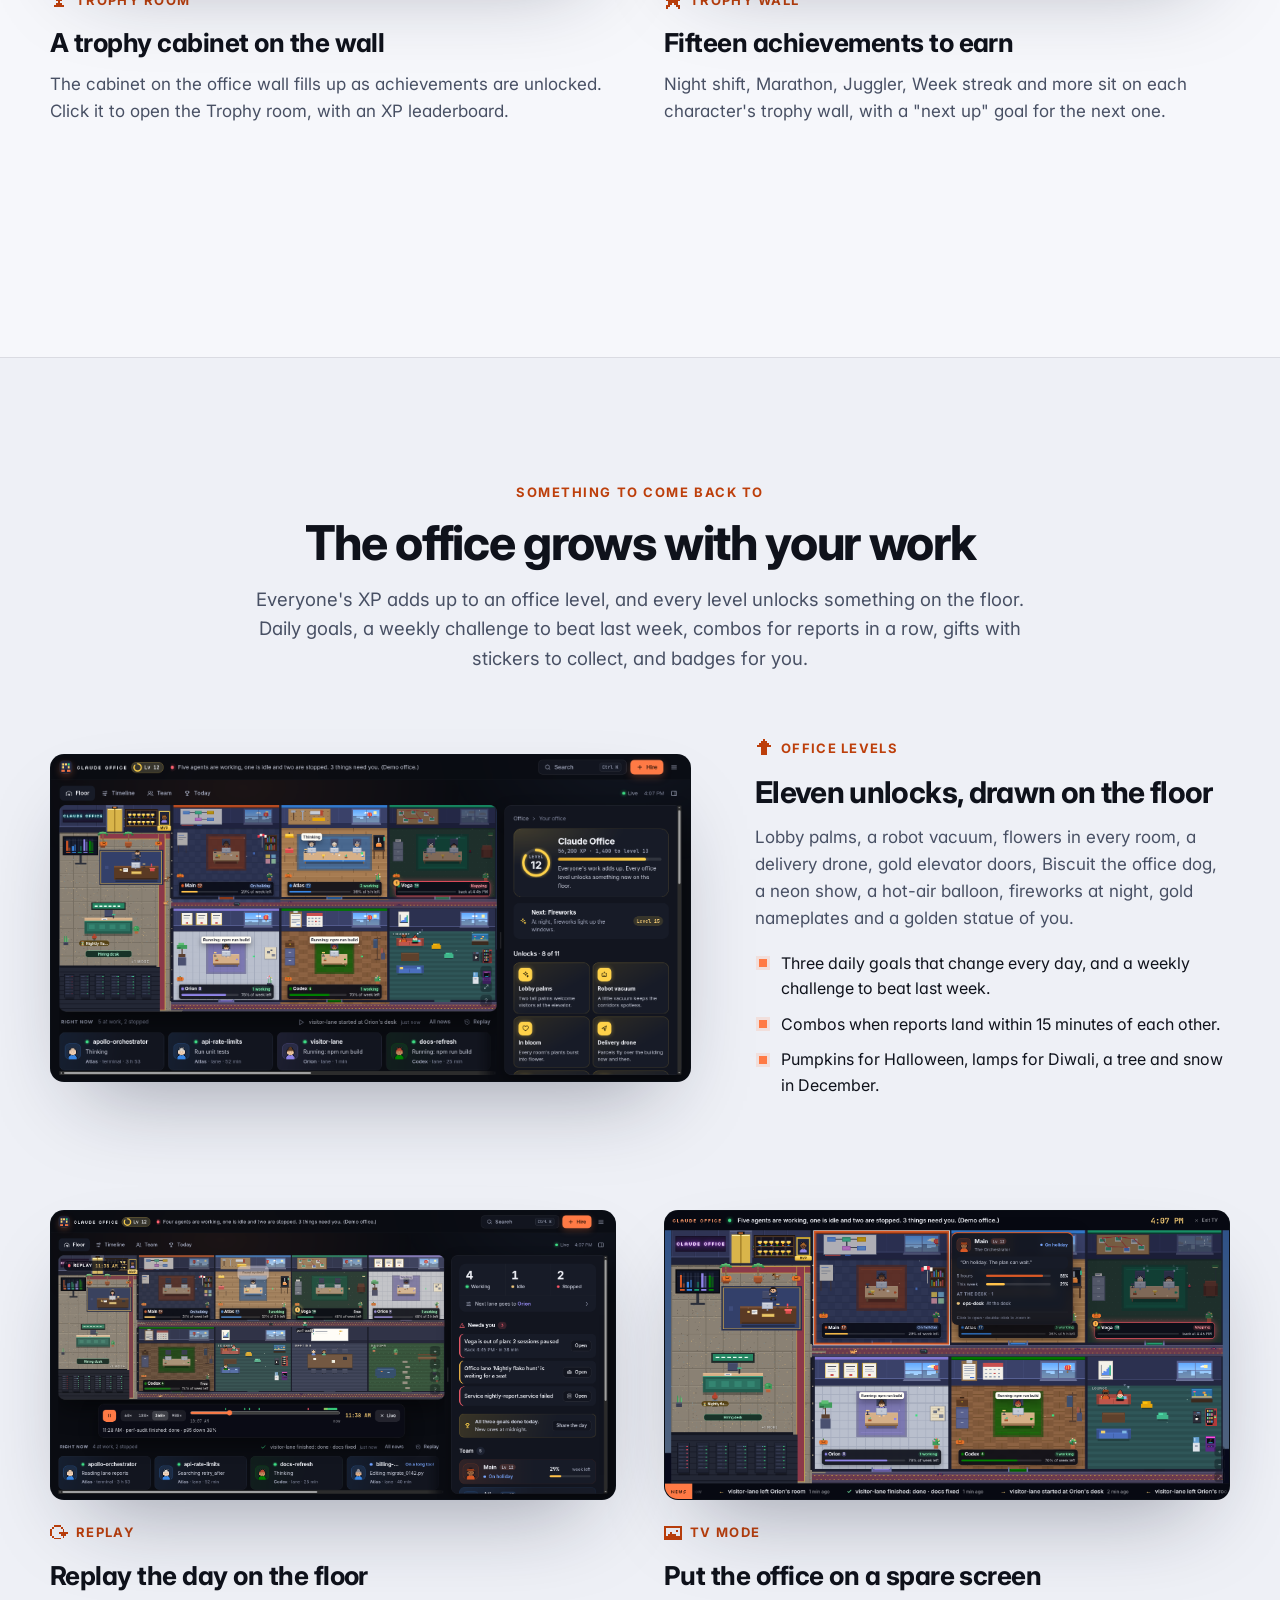
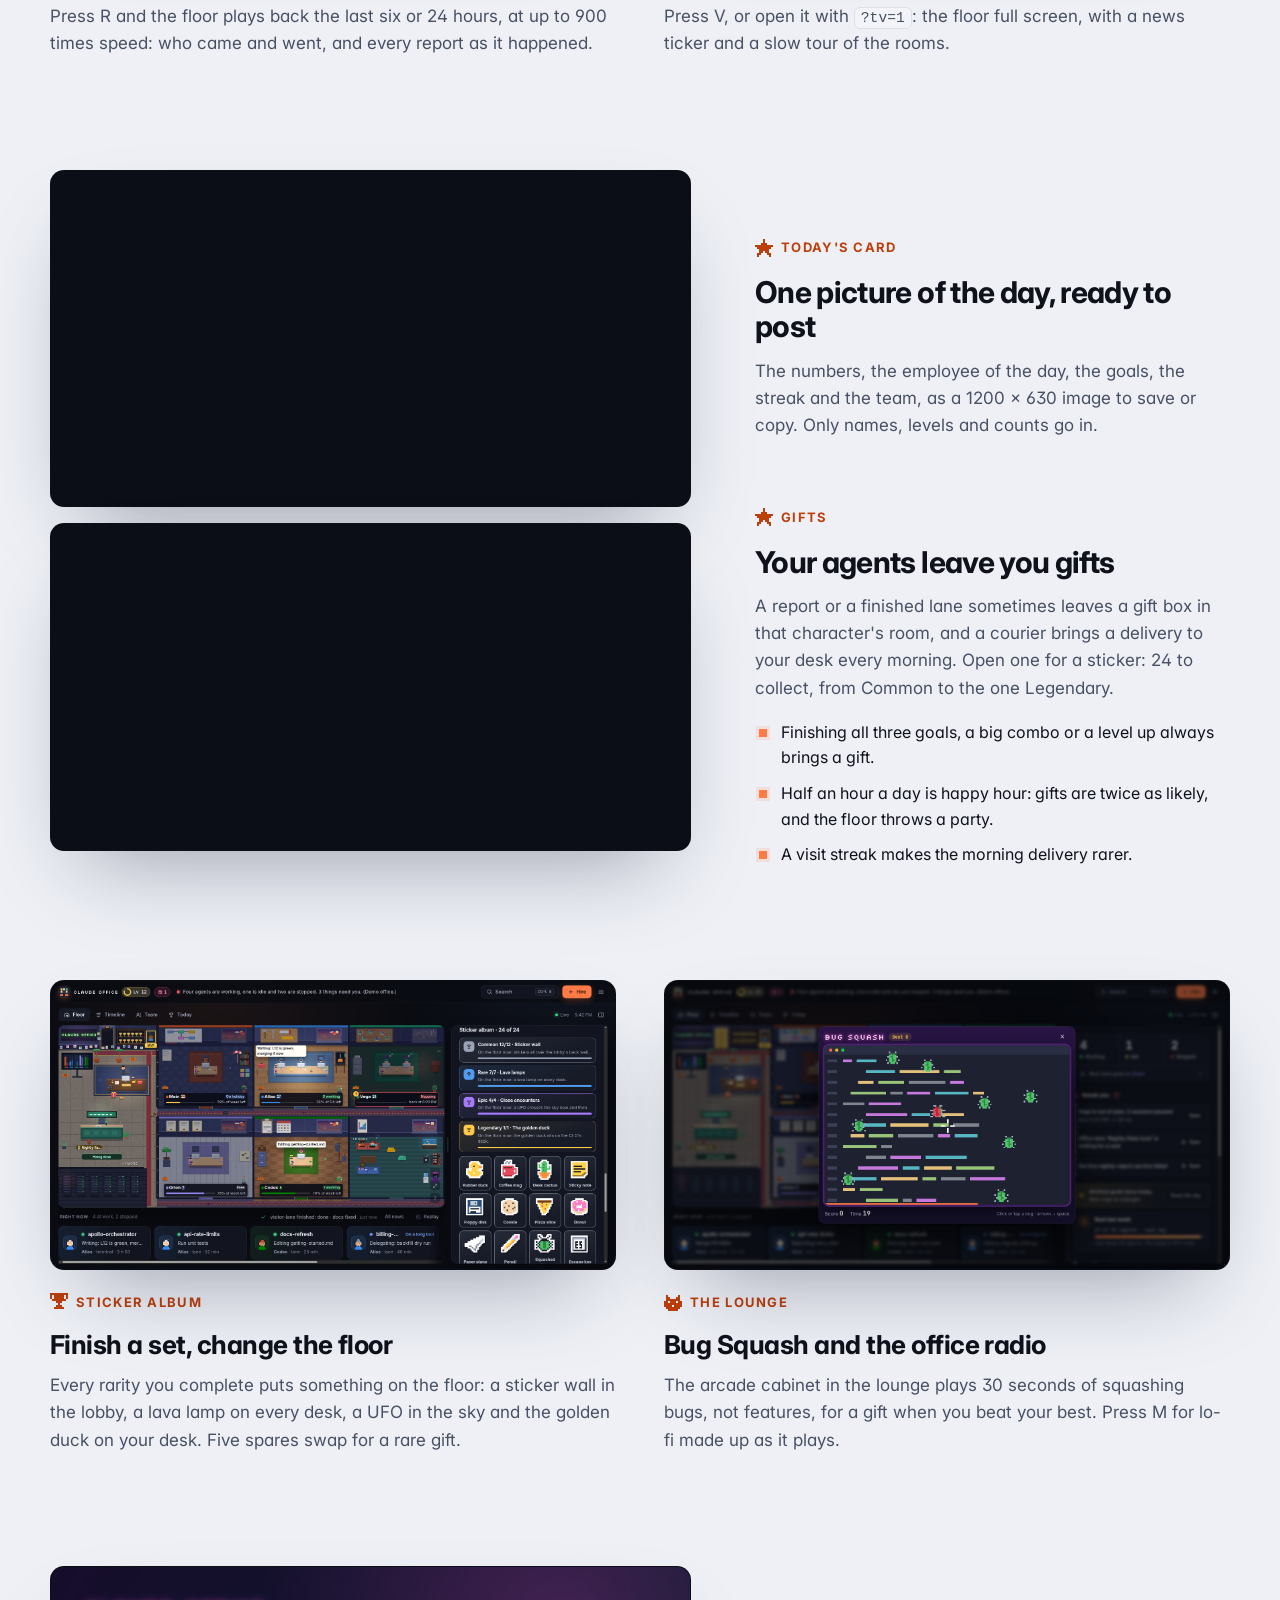
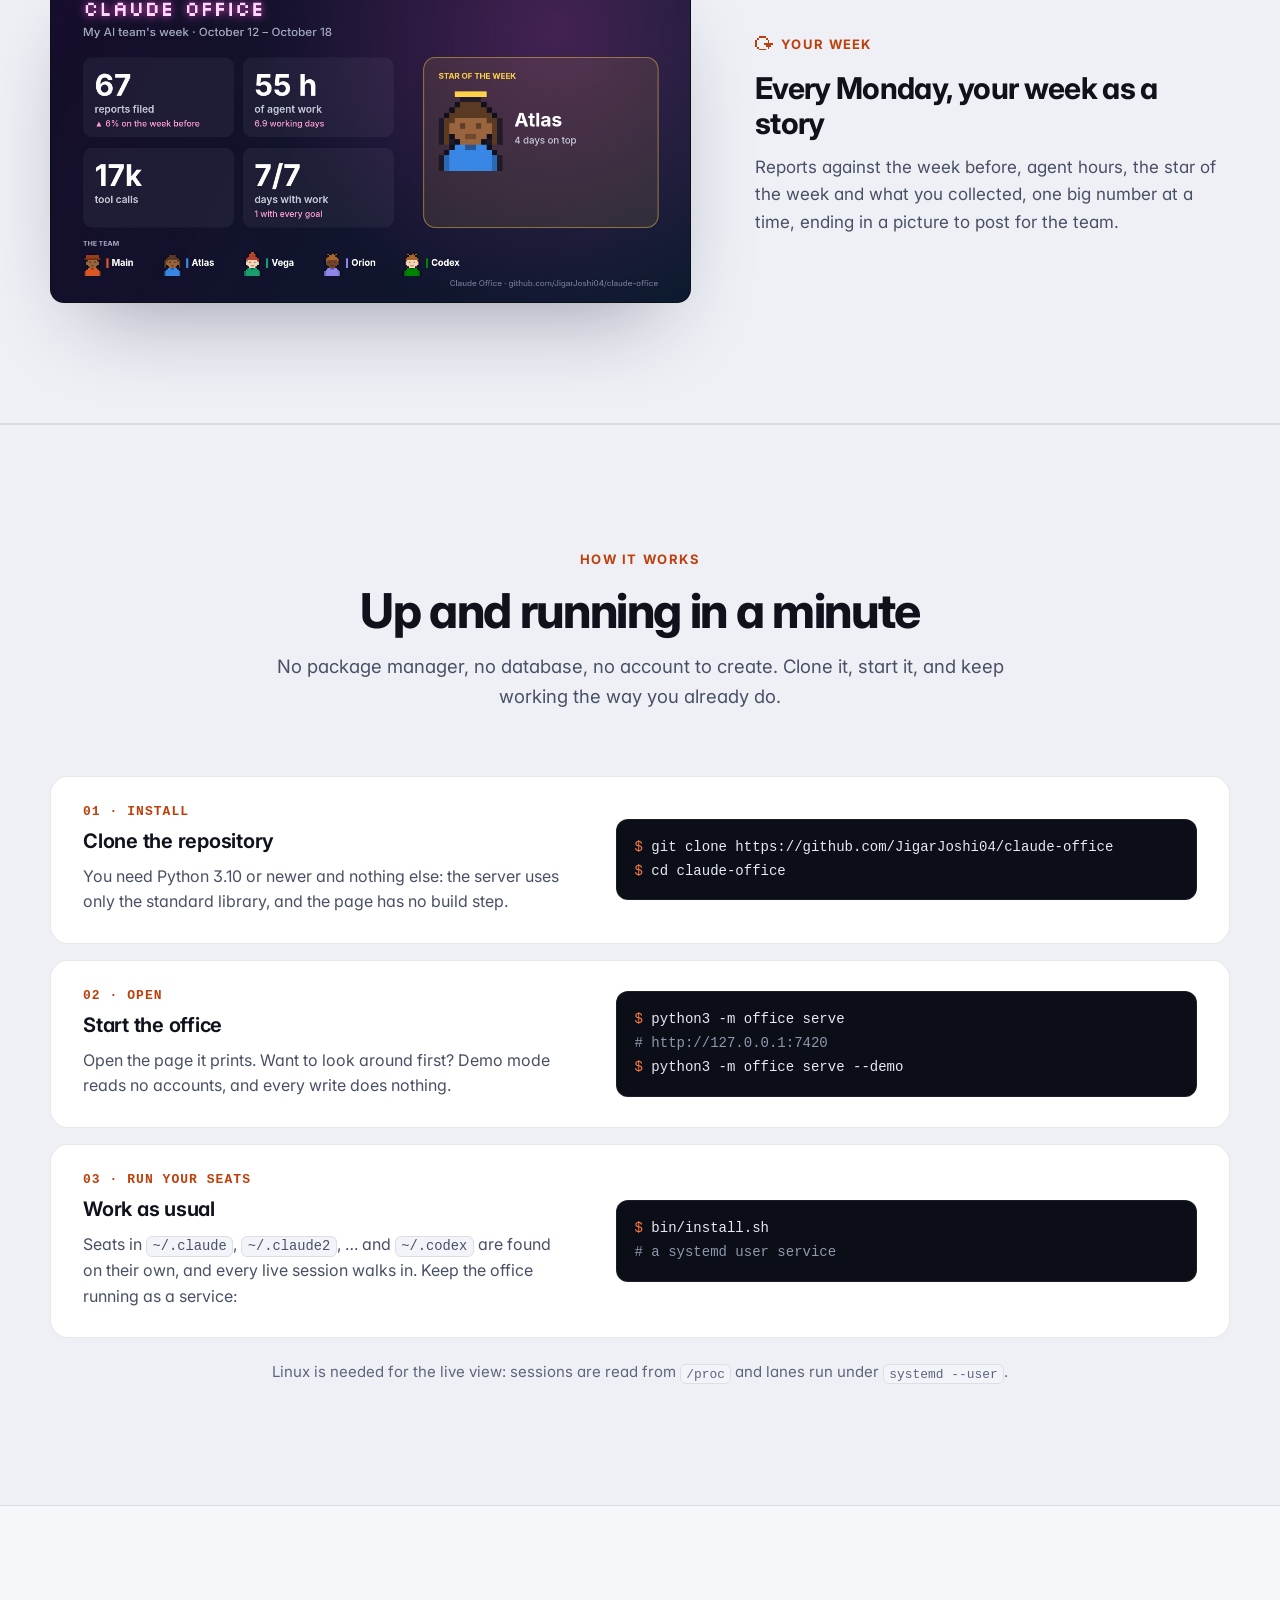
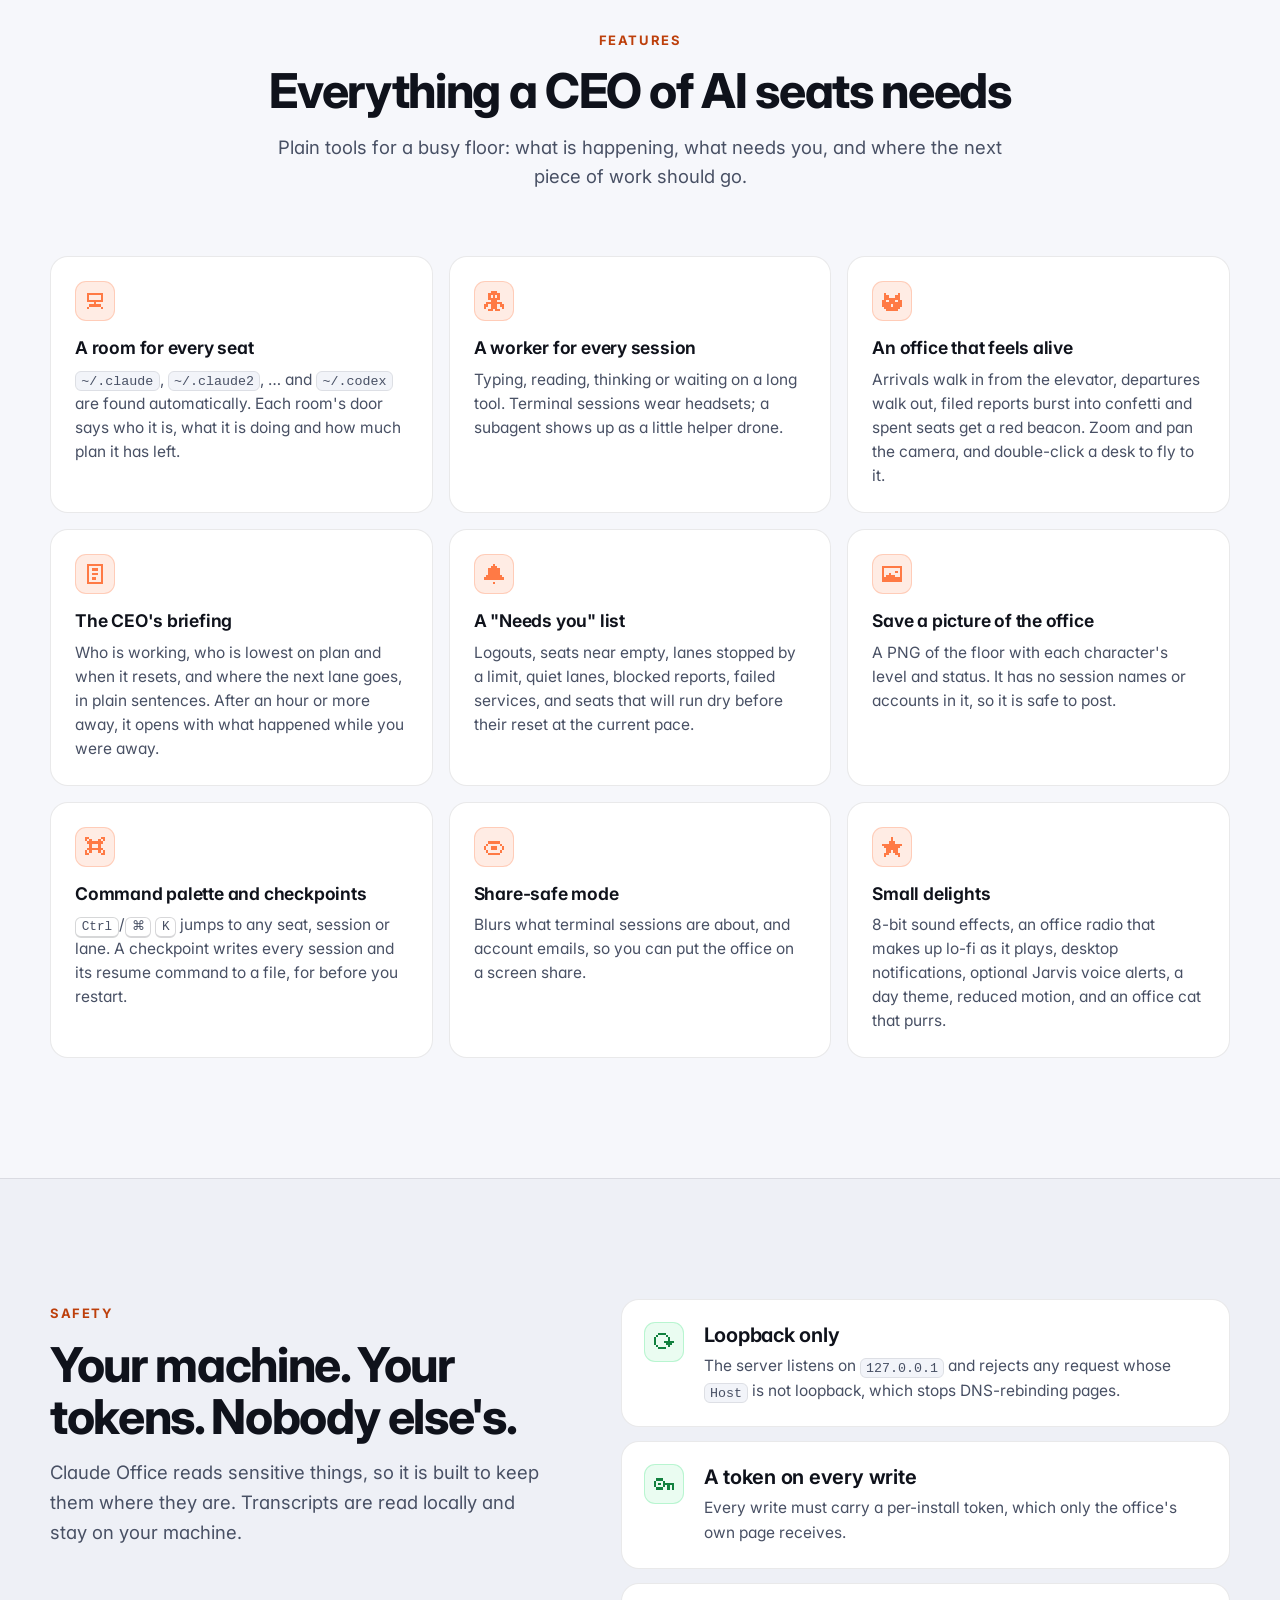
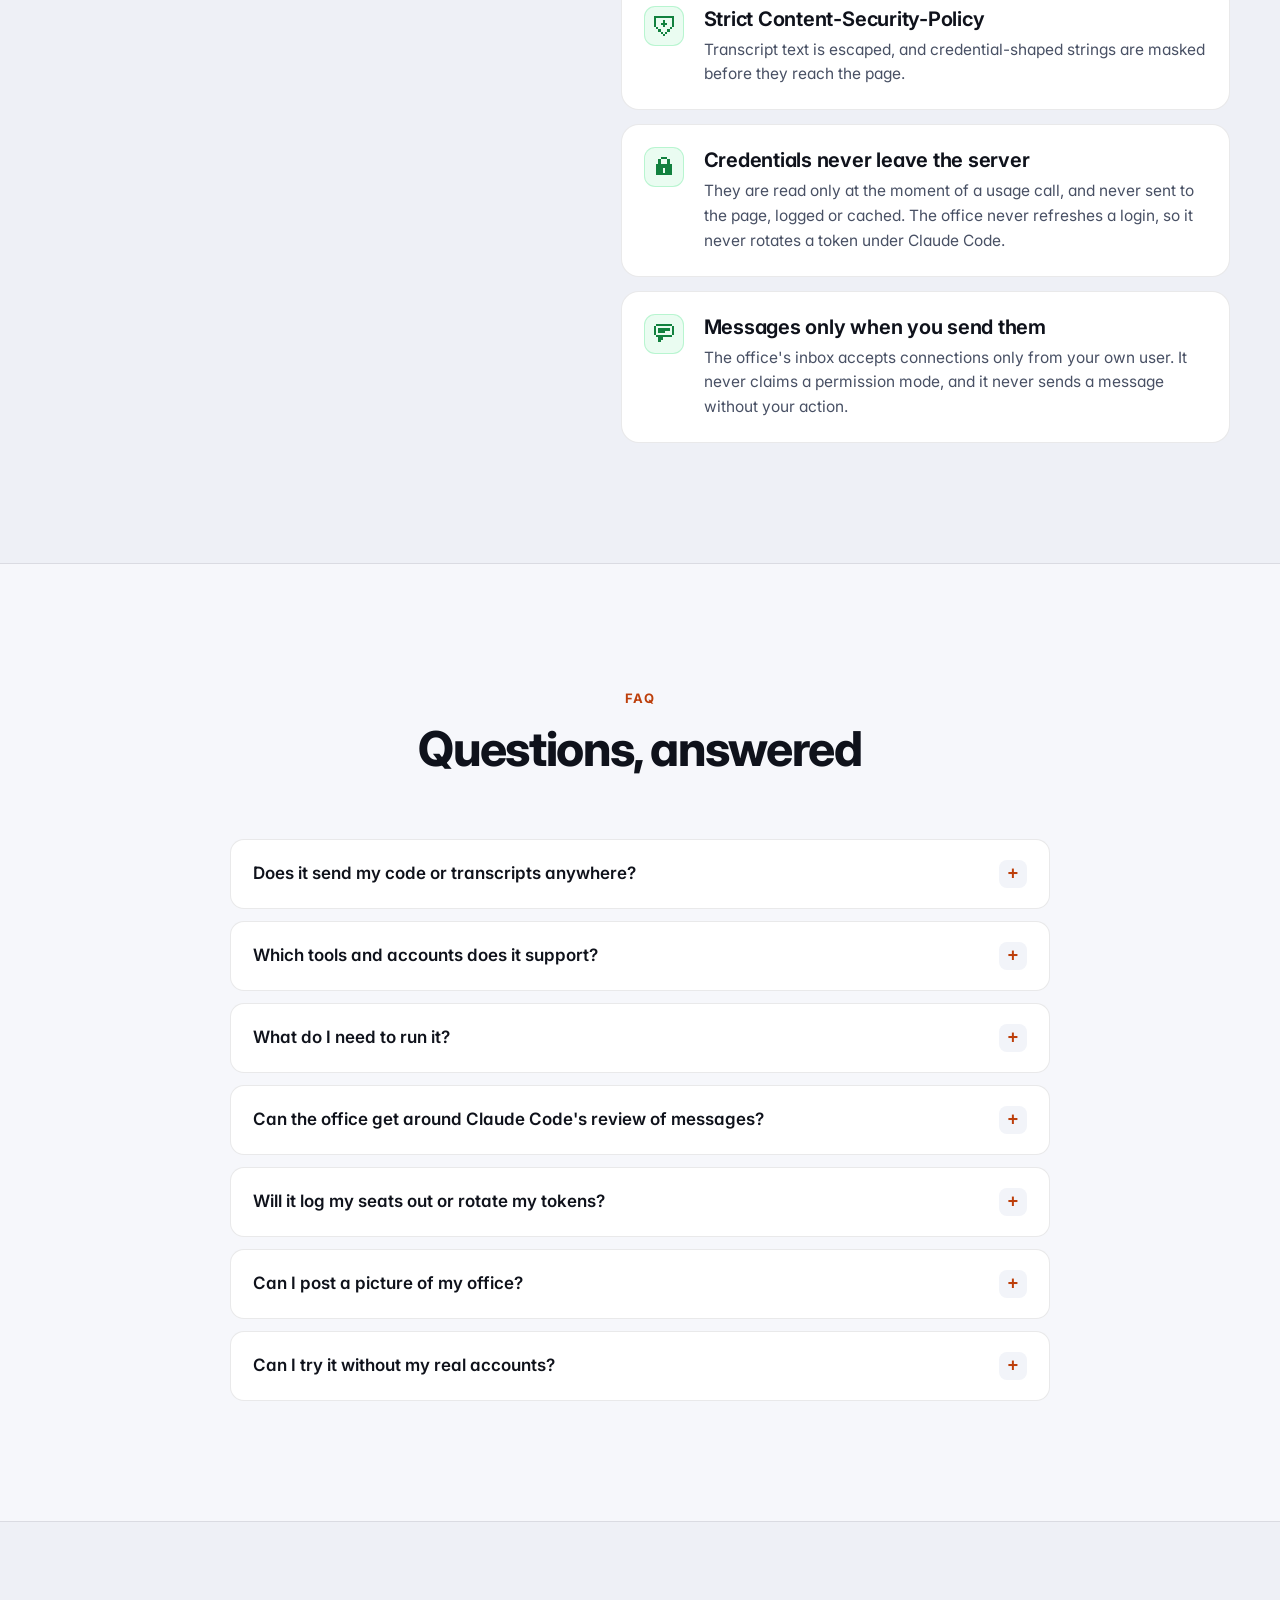
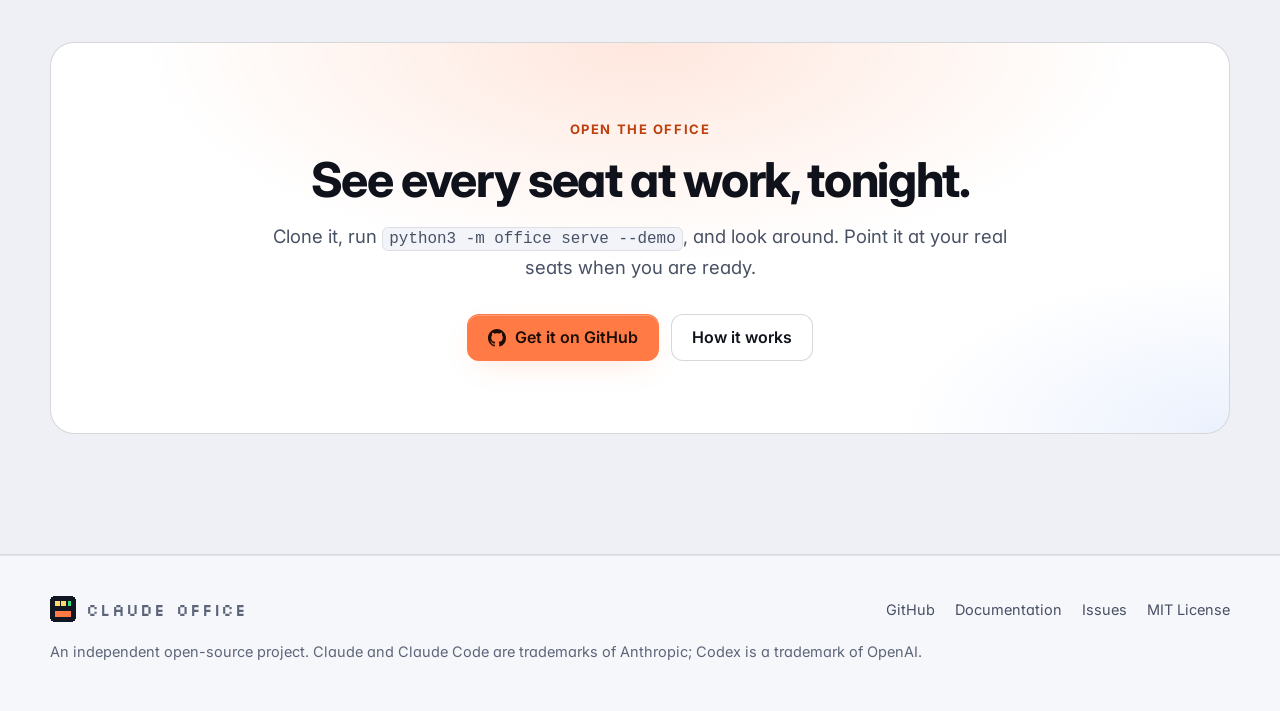
==== commit 5b81f3d7: "docs: a new demo cut that ends with a gift opening on the floor The recorder adds a last segment: ba" ====
--- a/docs/index.html
+++ b/docs/index.html
@@ -309,9 +309,9 @@
         <div class="window">
           <div class="window-bar" aria-hidden="true"><i></i><i></i><i></i><span>127.0.0.1:7420</span></div>
           <video id="demo" autoplay muted loop playsinline preload="auto" poster="demo-poster.jpg" width="1600" height="900"
-                 aria-label="Demo: the office floor at night. A LEVEL UP! banner sweeps across the floor as Codex reaches level 6. Then a visitor lane walks out of the elevator to Orion's desks while the camera zooms in and Orion's character card opens, the camera zooms back out, a session's Chat opens next to the floor, and the Team view and the Timeline follow.">
+                 aria-label="Demo: the office floor at night. A LEVEL UP! banner sweeps across the floor as Codex reaches level 6. Then a visitor lane walks out of the elevator to Orion's desks while the camera zooms in and Orion's character card opens, the camera zooms back out, a session's Chat opens next to the floor, the Team view and the Timeline follow, and back on the floor the morning's gift opens into a sticker.">
             <source src="demo.mp4" type="video/mp4">
-            <img src="demo.gif" width="960" height="540" alt="Demo: the office floor at night. A LEVEL UP! banner sweeps across the floor as Codex reaches level 6. Then a visitor lane walks out of the elevator to Orion's desks while the camera zooms in and Orion's character card opens, the camera zooms back out, a session's Chat opens next to the floor, and the Team view and the Timeline follow.">
+            <img src="demo.gif" width="960" height="540" alt="Demo: the office floor at night. A LEVEL UP! banner sweeps across the floor as Codex reaches level 6. Then a visitor lane walks out of the elevator to Orion's desks while the camera zooms in and Orion's character card opens, the camera zooms back out, a session's Chat opens next to the floor, the Team view and the Timeline follow, and back on the floor the morning's gift opens into a sticker.">
           </video>
           <button class="demo-toggle" id="demoToggle" type="button" hidden><span>Pause</span></button>
         </div>
@@ -638,7 +638,7 @@
         <div class="card"><div class="badge"><svg class="ico" aria-hidden="true"><use href="#i-photo"/></svg></div><h3>Save a picture of the office</h3><p>A PNG of the floor with each character's level and status. It has no session names or accounts in it, so it is safe to post.</p></div>
         <div class="card"><div class="badge"><svg class="ico" aria-hidden="true"><use href="#i-cmd"/></svg></div><h3>Command palette and checkpoints</h3><p><kbd>Ctrl</kbd>/<kbd>⌘</kbd> <kbd>K</kbd> jumps to any seat, session or lane. A checkpoint writes every session and its resume command to a file, for before you restart.</p></div>
         <div class="card"><div class="badge"><svg class="ico" aria-hidden="true"><use href="#i-eye"/></svg></div><h3>Share-safe mode</h3><p>Blurs what terminal sessions are about, and account emails, so you can put the office on a screen share.</p></div>
-        <div class="card"><div class="badge"><svg class="ico" aria-hidden="true"><use href="#i-star"/></svg></div><h3>Small delights</h3><p>8-bit sound effects, desktop notifications, optional Jarvis voice alerts, a day theme, and reduced motion.</p></div>
+        <div class="card"><div class="badge"><svg class="ico" aria-hidden="true"><use href="#i-star"/></svg></div><h3>Small delights</h3><p>8-bit sound effects, an office radio that makes up lo-fi as it plays, desktop notifications, optional Jarvis voice alerts, a day theme, reduced motion, and an office cat that purrs.</p></div>
       </div>
     </div>
   </section>
